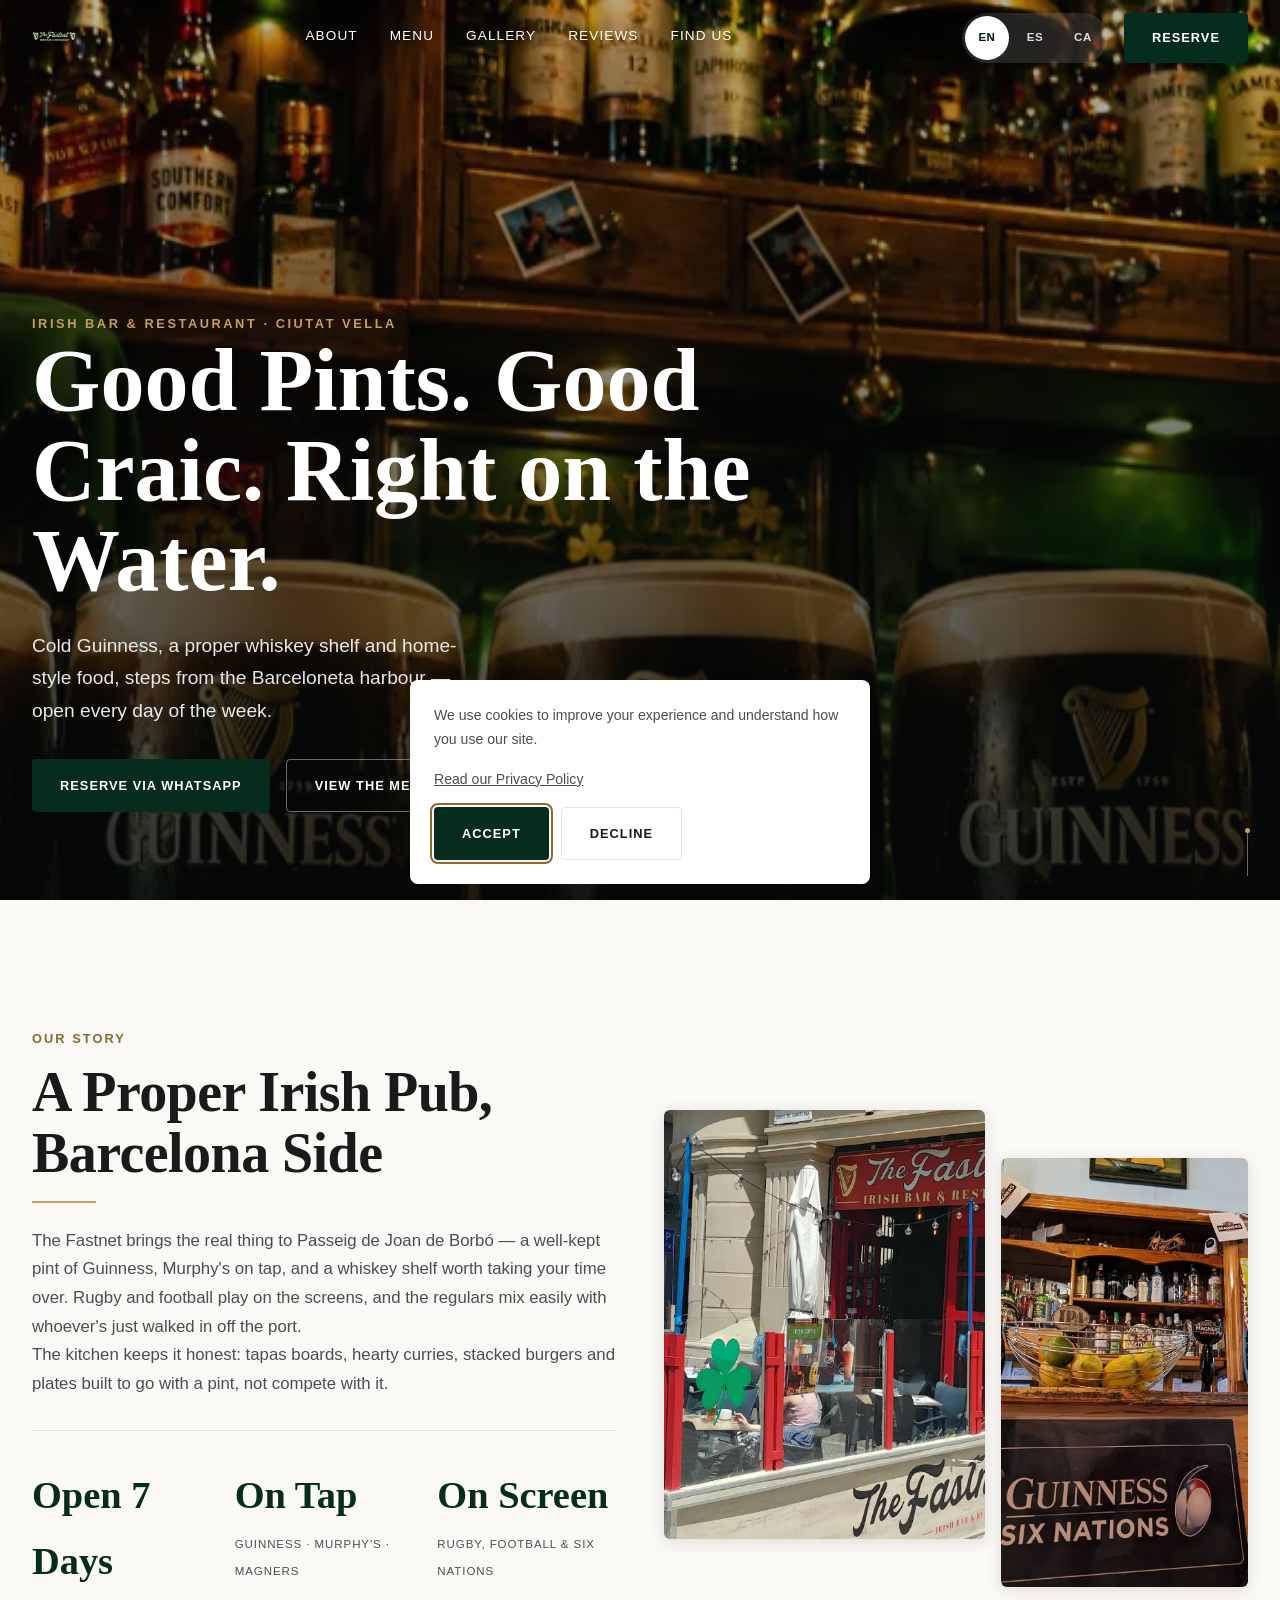
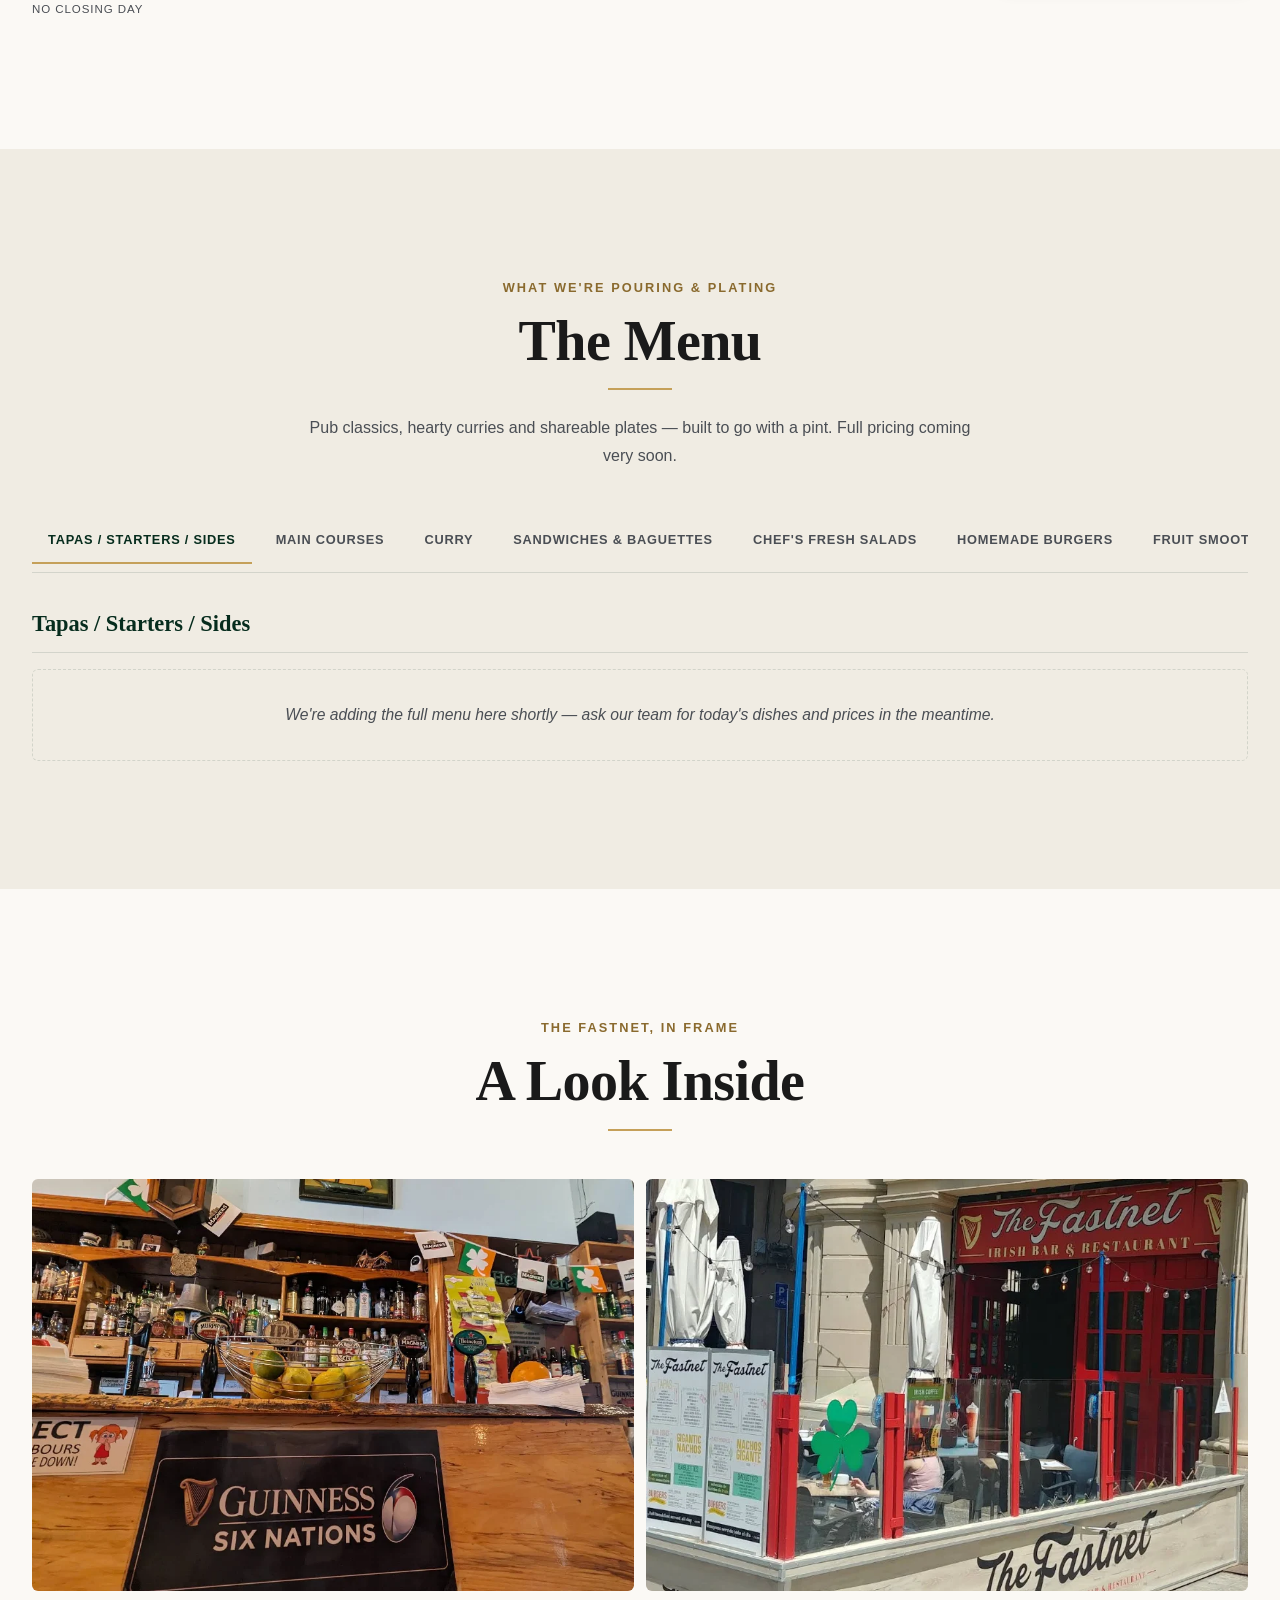
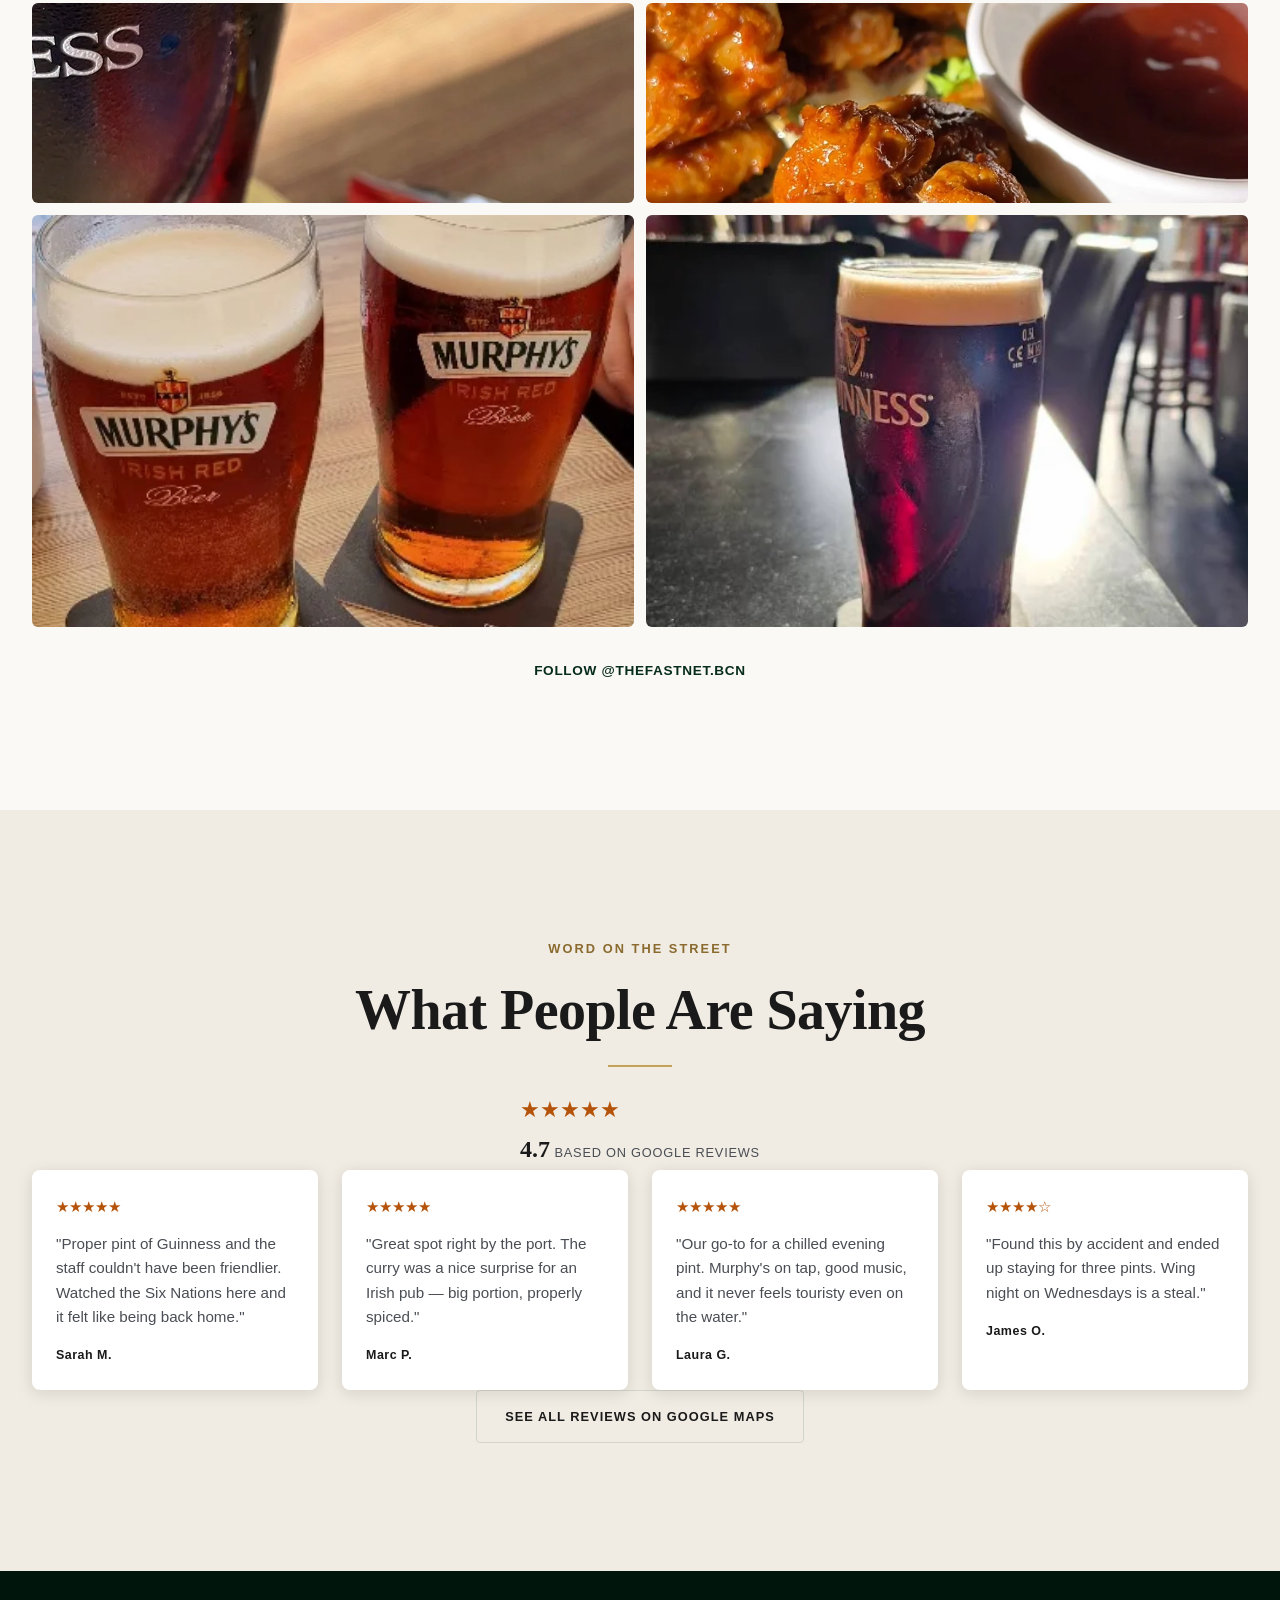
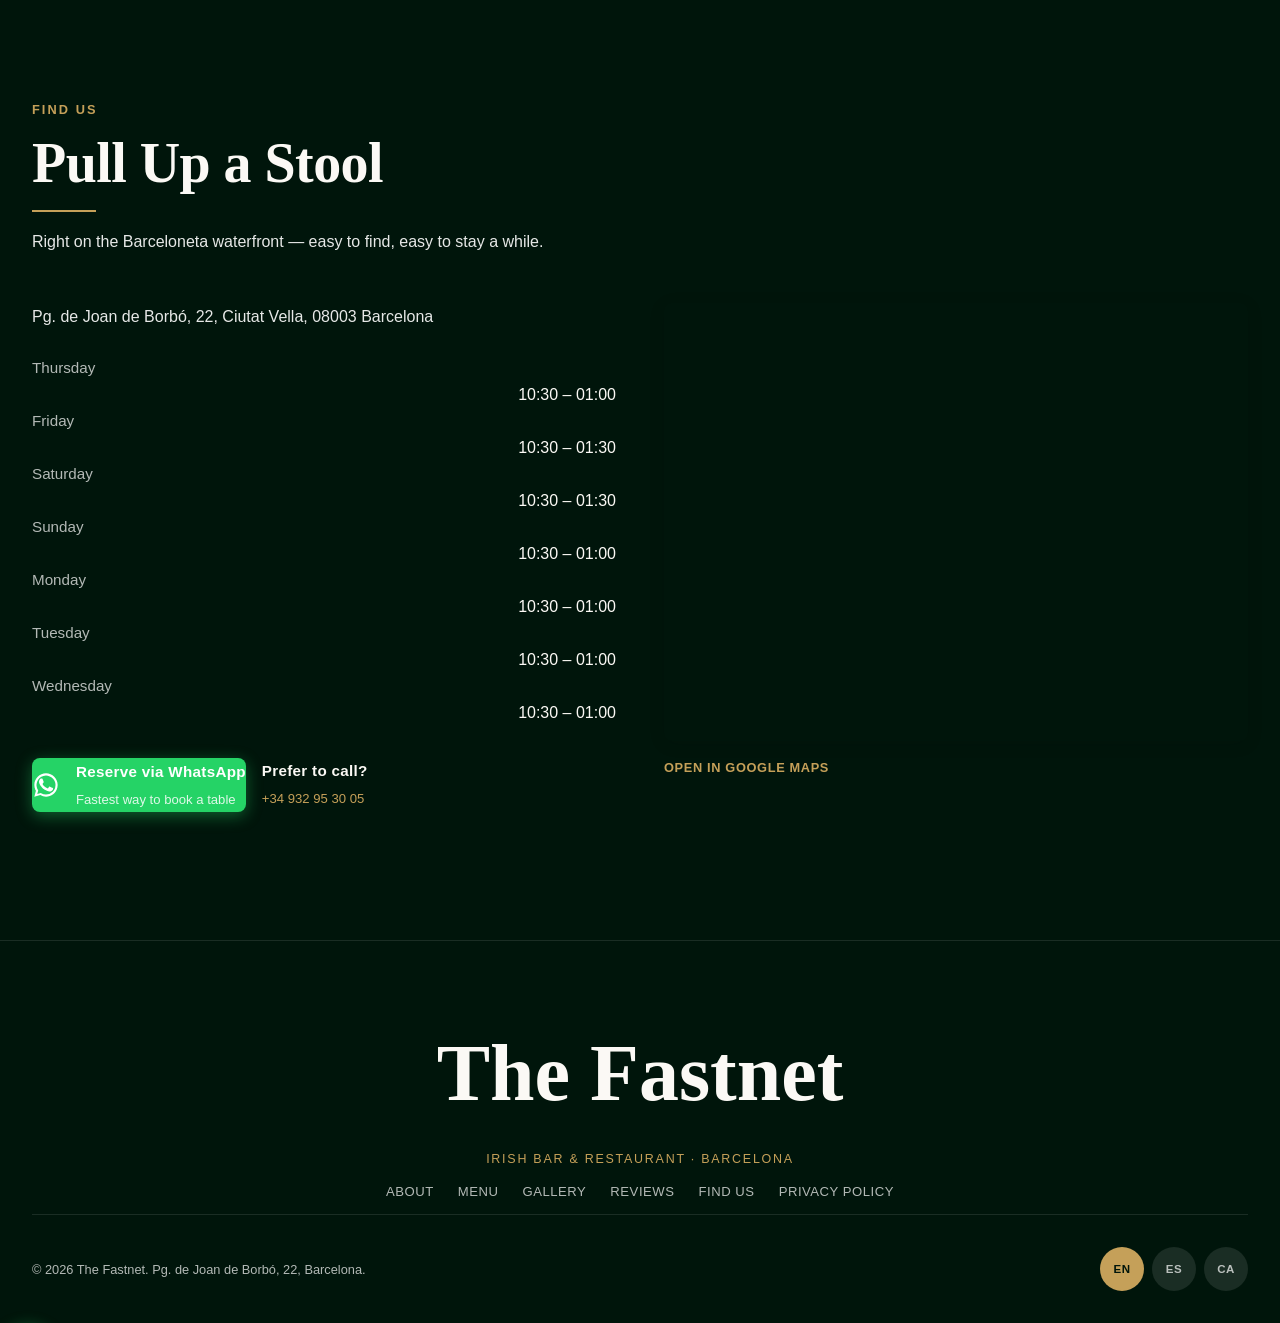
==== index.html @ c29f6ddf "feat: The Fastnet website — initial build Irish bar & restaurant site for Barceloneta, Barcelona. Tr" ====
<!DOCTYPE html>
<html lang="en">
<head>
<meta charset="UTF-8">
<meta name="viewport" content="width=device-width, initial-scale=1.0">
<title>The Fastnet — Irish Bar &amp; Restaurant in Barcelona</title>
<meta name="description" content="The Fastnet is an Irish bar &amp; restaurant on Barcelona's Ciutat Vella waterfront. Guinness on tap, hearty pub food, curry, burgers and live sport — open every day.">
<link rel="canonical" href="https://the-fastnet.vercel.app/">

<!-- Open Graph -->
<meta property="og:type" content="website">
<meta property="og:title" content="The Fastnet — Irish Bar &amp; Restaurant in Barcelona">
<meta property="og:description" content="Guinness on tap, hearty pub food, curry, burgers and live sport on Barcelona's Ciutat Vella waterfront. Open every day.">
<meta property="og:image" content="https://the-fastnet.vercel.app/images/og-image.jpg">
<meta property="og:url" content="https://the-fastnet.vercel.app/">
<meta property="og:locale" content="en_US">
<meta name="twitter:card" content="summary_large_image">
<meta name="twitter:title" content="The Fastnet — Irish Bar &amp; Restaurant in Barcelona">
<meta name="twitter:description" content="Guinness on tap, hearty pub food, curry, burgers and live sport on Barcelona's Ciutat Vella waterfront.">
<meta name="twitter:image" content="https://the-fastnet.vercel.app/images/og-image.jpg">

<link rel="icon" href="favicon.svg" type="image/svg+xml">
<link rel="manifest" href="site.webmanifest">
<meta name="theme-color" content="#062C1D">

<!-- Preload critical fonts -->
<link rel="preload" href="fonts/cormorant-garamond-700.woff2" as="font" type="font/woff2" crossorigin>
<link rel="preload" href="fonts/oswald-600.woff2" as="font" type="font/woff2" crossorigin>
<link rel="preload" href="fonts/karla-400.woff2" as="font" type="font/woff2" crossorigin>

<!-- Preload hero image -->
<link rel="preload" as="image"
      imagesrcset="images/hero-mobile.webp 750w, images/hero.webp 1600w"
      imagesizes="(max-width: 767px) 750px, 1600px"
      type="image/webp" fetchpriority="high">

<link rel="stylesheet" href="css/style.css">
<link rel="stylesheet" href="css/print.css" media="print">

<script type="application/ld+json">
{
  "@context": "https://schema.org",
  "@type": "Restaurant",
  "name": "The Fastnet",
  "image": "https://the-fastnet.vercel.app/images/og-image.jpg",
  "url": "https://the-fastnet.vercel.app/",
  "telephone": "+34932953005",
  "servesCuisine": ["Irish", "Pub Food", "Curry"],
  "priceRange": "€€",
  "address": {
    "@type": "PostalAddress",
    "streetAddress": "Pg. de Joan de Borbó, 22",
    "addressLocality": "Barcelona",
    "addressRegion": "Barcelona",
    "postalCode": "08003",
    "addressCountry": "ES"
  },
  "geo": {
    "@type": "GeoCoordinates",
    "latitude": 41.3796402,
    "longitude": 2.1879888
  },
  "openingHoursSpecification": [
    { "@type": "OpeningHoursSpecification", "dayOfWeek": "Thursday", "opens": "10:30", "closes": "01:00" },
    { "@type": "OpeningHoursSpecification", "dayOfWeek": "Friday", "opens": "10:30", "closes": "01:30" },
    { "@type": "OpeningHoursSpecification", "dayOfWeek": "Saturday", "opens": "10:30", "closes": "01:30" },
    { "@type": "OpeningHoursSpecification", "dayOfWeek": "Sunday", "opens": "10:30", "closes": "01:00" },
    { "@type": "OpeningHoursSpecification", "dayOfWeek": "Monday", "opens": "10:30", "closes": "01:00" },
    { "@type": "OpeningHoursSpecification", "dayOfWeek": "Tuesday", "opens": "10:30", "closes": "01:00" },
    { "@type": "OpeningHoursSpecification", "dayOfWeek": "Wednesday", "opens": "10:30", "closes": "01:00" }
  ],
  "aggregateRating": {
    "@type": "AggregateRating",
    "ratingValue": 4.7,
    "reviewCount": 180
  }
}
</script>
</head>
<body>

<a href="#main" class="skip-nav" data-i18n="skip.content">Skip to content</a>

<div id="loading-screen">
  <img src="images/logo.png" alt="" width="120" height="120">
</div>

<!-- ============================================================
     NAVIGATION
     ============================================================ -->
<nav id="nav" aria-label="Main navigation" data-i18n-aria="nav.aria.main">
  <div class="nav__inner">
    <a href="#hero" class="nav__brand">
      <img src="images/logo.png" alt="The Fastnet" width="140" height="140" style="height:44px;width:auto;">
    </a>

    <div class="nav__links" id="nav-links">
      <a href="#about" class="nav__link" data-i18n="nav.about">About</a>
      <a href="#menu" class="nav__link" data-i18n="nav.menu">Menu</a>
      <a href="#gallery" class="nav__link" data-i18n="nav.gallery">Gallery</a>
      <a href="#reviews" class="nav__link" data-i18n="nav.reviews">Reviews</a>
      <a href="#find-us" class="nav__link" data-i18n="nav.findus">Find Us</a>
    </div>

    <div class="nav__right">
      <div class="nav__lang">
        <button class="lang-btn" data-lang="en" aria-pressed="true" aria-label="English">EN</button>
        <button class="lang-btn" data-lang="es" aria-pressed="false" aria-label="Español">ES</button>
        <button class="lang-btn" data-lang="ca" aria-pressed="false" aria-label="Català">CA</button>
      </div>
      <a href="#find-us" class="btn btn--primary nav__reserve" data-i18n="nav.reserve">Reserve</a>
      <button id="hamburger" class="hamburger" aria-expanded="false" aria-controls="mobile-nav" data-i18n-aria="nav.aria.toggle" aria-label="Menu">
        <span></span><span></span><span></span>
      </button>
    </div>
  </div>
</nav>

<!-- ============================================================
     MOBILE NAV OVERLAY
     ============================================================ -->
<div id="mobile-nav" role="dialog" aria-modal="true" aria-hidden="true" data-open="false" data-i18n-aria="mobile.aria.dialog" aria-label="Mobile menu">
  <div class="mobile-nav__top">
    <button id="mobile-nav-close" class="mobile-nav__close" data-i18n-aria="mobile.aria.close" aria-label="Close menu">&times;</button>
  </div>
  <div class="mobile-nav__links">
    <a href="#about" data-i18n="nav.about">About</a>
    <a href="#menu" data-i18n="nav.menu">Menu</a>
    <a href="#gallery" data-i18n="nav.gallery">Gallery</a>
    <a href="#reviews" data-i18n="nav.reviews">Reviews</a>
    <a href="#find-us" data-i18n="nav.findus">Find Us</a>
  </div>
  <div class="mobile-nav__bottom">
    <a href="#find-us" class="btn btn--primary" data-i18n="nav.reserve">Reserve</a>
    <div class="mobile-nav__lang">
      <button class="lang-btn" data-lang="en" aria-pressed="true" aria-label="English">EN</button>
      <button class="lang-btn" data-lang="es" aria-pressed="false" aria-label="Español">ES</button>
      <button class="lang-btn" data-lang="ca" aria-pressed="false" aria-label="Català">CA</button>
    </div>
  </div>
</div>

<h1 class="sr-only">The Fastnet — Irish Bar &amp; Restaurant in Ciutat Vella, Barcelona</h1>

<main id="main">

  <!-- ============================================================
       HERO
       ============================================================ -->
  <section id="hero">
    <div class="hero__bg">
      <picture>
        <source srcset="images/hero-mobile.webp" media="(max-width: 767px)" type="image/webp">
        <source srcset="images/hero.webp" type="image/webp">
        <img id="hero-img" src="images/hero.jpg" alt="Row of freshly poured Guinness pints at The Fastnet bar, with whiskey bottles and a Sláinte sign behind"
             width="1600" height="1000" fetchpriority="high" loading="eager" decoding="auto">
      </picture>
      <div class="hero__overlay"></div>
    </div>
    <div class="hero__content">
      <span class="hero__eyebrow" data-i18n="hero.eyebrow">Irish Bar &amp; Restaurant · Ciutat Vella</span>
      <h2 class="hero__title" data-i18n="hero.title">Good Pints. Good Craic. Right on the Water.</h2>
      <p class="hero__sub" data-i18n="hero.sub">Cold Guinness, a proper whiskey shelf and home-style food, steps from the Barceloneta harbour — open every day of the week.</p>
      <div class="hero__actions">
        <a href="https://wa.me/34600000000" data-wa-link class="btn btn--primary" target="_blank" rel="noopener noreferrer" data-i18n="hero.cta1">Reserve via WhatsApp</a>
        <a href="#menu" class="btn btn--outline-light" data-i18n="hero.cta2">View the Menu</a>
      </div>
    </div>
    <div class="hero__scroll" aria-hidden="true"></div>
  </section>

  <!-- ============================================================
       ABOUT
       ============================================================ -->
  <section id="about" class="section">
    <div class="container">
      <div class="about__grid">
        <div class="about__text">
          <span class="eyebrow reveal" data-i18n="about.eyebrow">Our Story</span>
          <h2 class="section-title reveal--heading" data-i18n="about.title">A Proper Irish Pub, Barcelona Side</h2>
          <span class="heading-underline" aria-hidden="true"></span>
          <div style="margin-top: var(--sp-6);">
            <p class="reveal" data-i18n="about.p1">The Fastnet brings the real thing to Passeig de Joan de Borbó — a well-kept pint of Guinness, Murphy's on tap, and a whiskey shelf worth taking your time over. Rugby and football play on the screens, and the regulars mix easily with whoever's just walked in off the port.</p>
            <p class="reveal" style="transition-delay:80ms;" data-i18n="about.p2">The kitchen keeps it honest: tapas boards, hearty curries, stacked burgers and plates built to go with a pint, not compete with it.</p>
          </div>
          <div class="about__stats">
            <div class="reveal" style="transition-delay:0ms;">
              <span class="about__stat-num" data-i18n="about.badge1.h">Open 7 Days</span>
              <span class="about__stat-label" data-i18n="about.badge1.l">No closing day</span>
            </div>
            <div class="reveal" style="transition-delay:80ms;">
              <span class="about__stat-num" data-i18n="about.badge2.h">On Tap</span>
              <span class="about__stat-label" data-i18n="about.badge2.l">Guinness · Murphy's · Magners</span>
            </div>
            <div class="reveal" style="transition-delay:160ms;">
              <span class="about__stat-num" data-i18n="about.badge3.h">On Screen</span>
              <span class="about__stat-label" data-i18n="about.badge3.l">Rugby, football &amp; Six Nations</span>
            </div>
          </div>
        </div>
        <div class="about__media">
          <img class="about__media-a reveal--scale" src="images/exterior.webp" alt="The Fastnet's red-fronted storefront and terrace on Passeig de Joan de Borbó, Barcelona" width="824" height="620" loading="lazy" decoding="async">
          <img class="about__media-b reveal--scale" style="transition-delay:120ms;" src="images/interior.webp" alt="The Fastnet's wooden bar counter with beer taps and a well-stocked whiskey shelf" width="1011" height="630" loading="lazy" decoding="async">
        </div>
      </div>
    </div>
  </section>

  <!-- ============================================================
       MENU
       ============================================================ -->
  <section id="menu" class="section">
    <div class="container">
      <div class="section-header section-header--center">
        <span class="eyebrow reveal" data-i18n="menu.eyebrow">What We're Pouring &amp; Plating</span>
        <h2 class="section-title reveal--heading" data-i18n="menu.title">The Menu</h2>
        <span class="heading-underline" aria-hidden="true" style="margin-left:auto;margin-right:auto;"></span>
        <p class="reveal" style="margin-top:var(--sp-6);" data-i18n="menu.sub">Pub classics, hearty curries and shareable plates — built to go with a pint. Full pricing coming very soon.</p>
      </div>

      <div class="menu__tabs" role="tablist" aria-label="Menu categories" data-i18n-aria="menu.aria.tabs">
        <button role="tab" id="tab-tapas" aria-controls="panel-tapas" aria-selected="true" tabindex="0" class="menu__tab menu__tab--active" data-i18n="menu.tab.tapas">Tapas / Starters / Sides</button>
        <button role="tab" id="tab-mains" aria-controls="panel-mains" aria-selected="false" tabindex="-1" class="menu__tab" data-i18n="menu.tab.mains">Main Courses</button>
        <button role="tab" id="tab-curry" aria-controls="panel-curry" aria-selected="false" tabindex="-1" class="menu__tab" data-i18n="menu.tab.curry">Curry</button>
        <button role="tab" id="tab-sandwiches" aria-controls="panel-sandwiches" aria-selected="false" tabindex="-1" class="menu__tab" data-i18n="menu.tab.sandwiches">Sandwiches &amp; Baguettes</button>
        <button role="tab" id="tab-salads" aria-controls="panel-salads" aria-selected="false" tabindex="-1" class="menu__tab" data-i18n="menu.tab.salads">Chef's Fresh Salads</button>
        <button role="tab" id="tab-burgers" aria-controls="panel-burgers" aria-selected="false" tabindex="-1" class="menu__tab" data-i18n="menu.tab.burgers">Homemade Burgers</button>
        <button role="tab" id="tab-smoothies" aria-controls="panel-smoothies" aria-selected="false" tabindex="-1" class="menu__tab" data-i18n="menu.tab.smoothies">Fruit Smoothies</button>
        <button role="tab" id="tab-desserts" aria-controls="panel-desserts" aria-selected="false" tabindex="-1" class="menu__tab" data-i18n="menu.tab.desserts">Desserts</button>
      </div>

      <div class="menu__panels">
        <!-- PENDING: awaiting client's handwritten menu photo for full transcription (ES/CA/EN) with prices -->
        <div id="panel-tapas" role="tabpanel" aria-labelledby="tab-tapas" class="menu__panel menu__panel--active">
          <h3 class="menu__subcat" data-i18n="menu.tab.tapas">Tapas / Starters / Sides</h3>
          <p class="menu__pending" data-i18n="menu.pending">We're adding the full menu here shortly — ask our team for today's dishes and prices in the meantime.</p>
        </div>
        <div id="panel-mains" role="tabpanel" aria-labelledby="tab-mains" class="menu__panel">
          <h3 class="menu__subcat" data-i18n="menu.tab.mains">Main Courses</h3>
          <p class="menu__pending" data-i18n="menu.pending">We're adding the full menu here shortly — ask our team for today's dishes and prices in the meantime.</p>
        </div>
        <div id="panel-curry" role="tabpanel" aria-labelledby="tab-curry" class="menu__panel">
          <h3 class="menu__subcat" data-i18n="menu.tab.curry">Curry</h3>
          <p class="menu__pending" data-i18n="menu.pending">We're adding the full menu here shortly — ask our team for today's dishes and prices in the meantime.</p>
        </div>
        <div id="panel-sandwiches" role="tabpanel" aria-labelledby="tab-sandwiches" class="menu__panel">
          <h3 class="menu__subcat" data-i18n="menu.tab.sandwiches">Sandwiches &amp; Baguettes</h3>
          <p class="menu__pending" data-i18n="menu.pending">We're adding the full menu here shortly — ask our team for today's dishes and prices in the meantime.</p>
        </div>
        <div id="panel-salads" role="tabpanel" aria-labelledby="tab-salads" class="menu__panel">
          <h3 class="menu__subcat" data-i18n="menu.tab.salads">Chef's Fresh Salads</h3>
          <p class="menu__pending" data-i18n="menu.pending">We're adding the full menu here shortly — ask our team for today's dishes and prices in the meantime.</p>
        </div>
        <div id="panel-burgers" role="tabpanel" aria-labelledby="tab-burgers" class="menu__panel">
          <h3 class="menu__subcat" data-i18n="menu.tab.burgers">Homemade Burgers</h3>
          <p class="menu__pending" data-i18n="menu.pending">We're adding the full menu here shortly — ask our team for today's dishes and prices in the meantime.</p>
        </div>
        <div id="panel-smoothies" role="tabpanel" aria-labelledby="tab-smoothies" class="menu__panel">
          <h3 class="menu__subcat" data-i18n="menu.tab.smoothies">Fruit Smoothies</h3>
          <p class="menu__pending" data-i18n="menu.pending">We're adding the full menu here shortly — ask our team for today's dishes and prices in the meantime.</p>
        </div>
        <div id="panel-desserts" role="tabpanel" aria-labelledby="tab-desserts" class="menu__panel">
          <h3 class="menu__subcat" data-i18n="menu.tab.desserts">Desserts</h3>
          <p class="menu__pending" data-i18n="menu.pending">We're adding the full menu here shortly — ask our team for today's dishes and prices in the meantime.</p>
        </div>
      </div>
    </div>
  </section>

  <!-- ============================================================
       GALLERY
       ============================================================ -->
  <section id="gallery" class="section">
    <div class="container">
      <div class="section-header section-header--center">
        <span class="eyebrow reveal" data-i18n="gallery.eyebrow">The Fastnet, in Frame</span>
        <h2 class="section-title reveal--heading" data-i18n="gallery.title">A Look Inside</h2>
        <span class="heading-underline" aria-hidden="true" style="margin-left:auto;margin-right:auto;"></span>
      </div>

      <div class="gallery__grid stagger-group">
        <a class="gallery__item gallery__item--a reveal" href="images/interior.webp" target="_blank" rel="noopener noreferrer">
          <img src="images/interior.webp" alt="The Fastnet's bar counter with beer taps and whiskey shelf" width="1011" height="630" loading="lazy" decoding="async">
        </a>
        <a class="gallery__item gallery__item--b reveal" href="images/exterior.webp" target="_blank" rel="noopener noreferrer">
          <img src="images/exterior.webp" alt="The Fastnet storefront and terrace seating on Passeig de Joan de Borbó" width="824" height="620" loading="lazy" decoding="async">
        </a>
        <a class="gallery__item gallery__item--c reveal" href="images/food1.webp" target="_blank" rel="noopener noreferrer">
          <img src="images/food1.webp" alt="Loaded nachos with melted cheese, peppers and minced beef" width="1080" height="1920" loading="lazy" decoding="async">
        </a>
        <a class="gallery__item gallery__item--d reveal" href="images/food3.webp" target="_blank" rel="noopener noreferrer">
          <img src="images/food3.webp" alt="Chocolate cake with ice cream and whipped cream" width="1080" height="1920" loading="lazy" decoding="async">
        </a>
        <a class="gallery__item gallery__item--e reveal" href="images/drink2.webp" target="_blank" rel="noopener noreferrer">
          <img src="images/drink2.webp" alt="Two pints of Murphy's Irish Red on the terrace" width="378" height="479" loading="lazy" decoding="async">
        </a>
        <a class="gallery__item gallery__item--f reveal" href="images/drink3.webp" target="_blank" rel="noopener noreferrer">
          <img src="images/drink3.webp" alt="A pint of Guinness on the bar at golden hour" width="516" height="629" loading="lazy" decoding="async">
        </a>
      </div>

      <a class="gallery__insta reveal" href="https://instagram.com/thefastnet.bcn" target="_blank" rel="noopener noreferrer" data-i18n-aria="gallery.aria.insta" aria-label="Follow The Fastnet on Instagram">
        <span data-i18n="gallery.insta">Follow @thefastnet.bcn</span>
      </a>
    </div>
  </section>

  <!-- ============================================================
       REVIEWS
       ============================================================ -->
  <section id="reviews" class="section">
    <div class="container">
      <div class="reviews__summary">
        <span class="eyebrow reveal" data-i18n="reviews.eyebrow">Word on the Street</span>
        <h2 class="section-title reveal--heading" data-i18n="reviews.title">What People Are Saying</h2>
        <span class="heading-underline" aria-hidden="true" style="margin-left:auto;margin-right:auto;"></span>
        <div class="reveal" style="margin-top:var(--sp-4);">
          <div class="reviews__stars" role="img" data-i18n-aria="reviews.aria.stars" aria-label="Rated 4.7 out of 5 stars">★★★★★</div>
          <span class="reviews__rating-num">4.7</span>
          <span class="reviews__count" data-i18n="reviews.count">Based on Google Reviews</span>
        </div>
      </div>

      <!-- PLACEHOLDER REVIEWS — replace with 4 real Google reviews from the client before launch -->
      <div class="reviews__grid stagger-group">
        <div class="review-card reveal">
          <div class="review-card__stars" role="img" aria-label="5 out of 5 stars">★★★★★</div>
          <p class="review-card__text">"Proper pint of Guinness and the staff couldn't have been friendlier. Watched the Six Nations here and it felt like being back home."</p>
          <p class="review-card__author">Sarah M.</p>
        </div>
        <div class="review-card reveal">
          <div class="review-card__stars" role="img" aria-label="5 out of 5 stars">★★★★★</div>
          <p class="review-card__text">"Great spot right by the port. The curry was a nice surprise for an Irish pub — big portion, properly spiced."</p>
          <p class="review-card__author">Marc P.</p>
        </div>
        <div class="review-card reveal">
          <div class="review-card__stars" role="img" aria-label="5 out of 5 stars">★★★★★</div>
          <p class="review-card__text">"Our go-to for a chilled evening pint. Murphy's on tap, good music, and it never feels touristy even on the water."</p>
          <p class="review-card__author">Laura G.</p>
        </div>
        <div class="review-card reveal">
          <div class="review-card__stars" role="img" aria-label="4 out of 5 stars">★★★★☆</div>
          <p class="review-card__text">"Found this by accident and ended up staying for three pints. Wing night on Wednesdays is a steal."</p>
          <p class="review-card__author">James O.</p>
        </div>
      </div>

      <div class="reviews__link reveal">
        <a class="btn btn--outline" href="https://www.google.com/maps/place/The+Fastnet+Pub/@41.3796402,2.1879888,17z" target="_blank" rel="noopener noreferrer" data-i18n="reviews.link">See all reviews on Google Maps</a>
      </div>
    </div>
  </section>

  <!-- ============================================================
       FIND US
       ============================================================ -->
  <section id="find-us" class="section">
    <div class="container">
      <div class="section-header">
        <span class="eyebrow reveal" data-i18n="findus.eyebrow">Find Us</span>
        <h2 class="section-title reveal--heading" data-i18n="findus.title">Pull Up a Stool</h2>
        <span class="heading-underline" aria-hidden="true"></span>
        <p class="reveal" style="margin-top:var(--sp-4);color:var(--white-90);" data-i18n="findus.sub">Right on the Barceloneta waterfront — easy to find, easy to stay a while.</p>
      </div>

      <div class="findus__grid">
        <div class="reveal">
          <p class="findus__addr">Pg. de Joan de Borbó, 22, Ciutat Vella, 08003 Barcelona</p>

          <h3 class="sr-only" data-i18n="findus.hours.title">Opening Hours</h3>
          <dl class="findus__hours">
            <dt data-i18n="findus.day.thu">Thursday</dt><dd>10:30 – 01:00</dd>
            <dt data-i18n="findus.day.fri">Friday</dt><dd>10:30 – 01:30</dd>
            <dt data-i18n="findus.day.sat">Saturday</dt><dd>10:30 – 01:30</dd>
            <dt data-i18n="findus.day.sun">Sunday</dt><dd>10:30 – 01:00</dd>
            <dt data-i18n="findus.day.mon">Monday</dt><dd>10:30 – 01:00</dd>
            <dt data-i18n="findus.day.tue">Tuesday</dt><dd>10:30 – 01:00</dd>
            <dt data-i18n="findus.day.wed">Wednesday</dt><dd>10:30 – 01:00</dd>
          </dl>

          <div class="findus__actions">
            <a href="https://wa.me/34600000000" data-wa-link id="whatsapp-find-us" data-phone="+34600000000" class="wa-card" target="_blank" rel="noopener noreferrer">
              <svg class="wa-card__icon" viewBox="0 0 24 24" fill="currentColor" aria-hidden="true"><path d="M17.472 14.382c-.297-.149-1.758-.867-2.03-.967-.273-.099-.471-.148-.67.15-.197.297-.767.966-.94 1.164-.173.199-.347.223-.644.075-.297-.15-1.255-.463-2.39-1.475-.883-.788-1.48-1.761-1.653-2.059-.173-.297-.018-.458.13-.606.134-.133.298-.347.446-.52.149-.174.198-.298.298-.497.099-.198.05-.371-.025-.52-.075-.149-.669-1.612-.916-2.207-.242-.579-.487-.5-.669-.51-.173-.008-.371-.01-.57-.01-.198 0-.52.074-.792.372-.272.297-1.04 1.016-1.04 2.479 0 1.462 1.065 2.875 1.213 3.074.149.198 2.096 3.2 5.077 4.487.709.306 1.262.489 1.694.626.712.226 1.36.194 1.871.118.571-.085 1.758-.719 2.006-1.413.248-.694.248-1.289.173-1.413-.074-.124-.272-.198-.57-.347z"></path><path d="M12.004 2c-5.523 0-10 4.477-10 10 0 1.77.464 3.492 1.345 5.008L2 22l5.117-1.334A9.958 9.958 0 0 0 12.004 22c5.523 0 10-4.477 10-10s-4.477-10-10-10zm0 18.15a8.13 8.13 0 0 1-4.146-1.135l-.297-.176-3.037.792.81-2.96-.193-.304A8.14 8.14 0 1 1 20.15 12a8.16 8.16 0 0 1-8.146 8.15z"></path></svg>
              <span>
                <span class="wa-card__title" data-i18n="findus.wa.title">Reserve via WhatsApp</span><br>
                <span class="wa-card__sub" data-i18n="findus.wa.sub">Fastest way to book a table</span>
              </span>
            </a>
            <div>
              <p class="wa-card__title" style="color:var(--cream);" data-i18n="findus.call.title">Prefer to call?</p>
              <a class="wa-card__sub" style="color:var(--brass);" href="tel:+34932953005">+34 932 95 30 05</a>
            </div>
          </div>
        </div>

        <div class="reveal--scale">
          <div class="findus__map">
            <iframe
              src="https://www.google.com/maps/embed?pb=!1m18!1m12!1m3!1d2993.744283197525!2d2.1879888!3d41.3796402!2m3!1f0!2f0!3f0!3m2!1i1024!2i768!4f13.1!3m3!1m2!1s0x12a4a3aa79d688df%3A0x1e57e9a5b8f91a36!2sThe%20Fastnet%20Pub!5e0!3m2!1sen!2ses!4v1787260242209!5m2!1sen!2ses"
              loading="lazy"
              referrerpolicy="no-referrer-when-downgrade"
              sandbox="allow-scripts allow-same-origin allow-popups"
              data-i18n-aria="findus.aria.map"
              aria-label="Map showing The Fastnet location"
              title="The Fastnet location on Google Maps"></iframe>
            <a class="findus__map-tap" href="https://www.google.com/maps/place/The+Fastnet+Pub/@41.3796402,2.1879888,17z" target="_blank" rel="noopener noreferrer" aria-hidden="true" tabindex="-1"></a>
          </div>
          <a class="findus__map-link" href="https://www.google.com/maps/place/The+Fastnet+Pub/@41.3796402,2.1879888,17z" target="_blank" rel="noopener noreferrer" data-i18n="findus.maplink">Open in Google Maps</a>
        </div>
      </div>
    </div>
  </section>

</main>

<!-- ============================================================
     FOOTER
     ============================================================ -->
<footer class="footer">
  <div class="container">
    <p class="footer__brand">The Fastnet</p>
    <p class="footer__tagline" data-i18n="footer.tagline">Irish Bar &amp; Restaurant · Barcelona</p>

    <nav class="footer__nav" aria-label="Footer">
      <a href="#about" data-i18n="nav.about">About</a>
      <a href="#menu" data-i18n="nav.menu">Menu</a>
      <a href="#gallery" data-i18n="nav.gallery">Gallery</a>
      <a href="#reviews" data-i18n="nav.reviews">Reviews</a>
      <a href="#find-us" data-i18n="nav.findus">Find Us</a>
      <a href="privacy.html" data-i18n="footer.privacy">Privacy Policy</a>
    </nav>

    <div class="footer__bottom">
      <p data-i18n="footer.copyright">© {year} The Fastnet. Pg. de Joan de Borbó, 22, Barcelona.</p>
      <div class="footer__lang">
        <button class="lang-btn" data-lang="en" aria-pressed="true" aria-label="English">EN</button>
        <button class="lang-btn" data-lang="es" aria-pressed="false" aria-label="Español">ES</button>
        <button class="lang-btn" data-lang="ca" aria-pressed="false" aria-label="Català">CA</button>
      </div>
    </div>
  </div>
</footer>

<!-- ============================================================
     COOKIE BANNER
     ============================================================ -->
<div id="cookie-banner" data-visible="false" role="dialog" aria-label="Cookie consent">
  <p data-i18n="cookie.text">We use cookies to improve your experience and understand how you use our site.</p>
  <p><a href="privacy.html" data-i18n="cookie.privacy" style="text-decoration:underline;">Read our Privacy Policy</a></p>
  <div class="cookie__actions">
    <button id="cookie-accept" class="btn btn--primary" data-i18n="cookie.accept">Accept</button>
    <button id="cookie-decline" class="btn btn--outline" data-i18n="cookie.decline">Decline</button>
  </div>
</div>

<!-- ============================================================
     FLOATING BUTTONS
     ============================================================ -->
<a id="whatsapp-btn" href="https://wa.me/34600000000" data-wa-link data-phone="+34600000000" target="_blank" rel="noopener noreferrer" data-i18n-aria="whatsapp.aria" aria-label="Reserve via WhatsApp">
  <svg viewBox="0 0 24 24" fill="currentColor" aria-hidden="true"><path d="M17.472 14.382c-.297-.149-1.758-.867-2.03-.967-.273-.099-.471-.148-.67.15-.197.297-.767.966-.94 1.164-.173.199-.347.223-.644.075-.297-.15-1.255-.463-2.39-1.475-.883-.788-1.48-1.761-1.653-2.059-.173-.297-.018-.458.13-.606.134-.133.298-.347.446-.52.149-.174.198-.298.298-.497.099-.198.05-.371-.025-.52-.075-.149-.669-1.612-.916-2.207-.242-.579-.487-.5-.669-.51-.173-.008-.371-.01-.57-.01-.198 0-.52.074-.792.372-.272.297-1.04 1.016-1.04 2.479 0 1.462 1.065 2.875 1.213 3.074.149.198 2.096 3.2 5.077 4.487.709.306 1.262.489 1.694.626.712.226 1.36.194 1.871.118.571-.085 1.758-.719 2.006-1.413.248-.694.248-1.289.173-1.413-.074-.124-.272-.198-.57-.347z"></path><path d="M12.004 2c-5.523 0-10 4.477-10 10 0 1.77.464 3.492 1.345 5.008L2 22l5.117-1.334A9.958 9.958 0 0 0 12.004 22c5.523 0 10-4.477 10-10s-4.477-10-10-10zm0 18.15a8.13 8.13 0 0 1-4.146-1.135l-.297-.176-3.037.792.81-2.96-.193-.304A8.14 8.14 0 1 1 20.15 12a8.16 8.16 0 0 1-8.146 8.15z"></path></svg>
</a>

<button id="back-to-top" data-i18n-aria="backtotop.aria" aria-label="Back to top">
  <svg width="18" height="18" viewBox="0 0 24 24" fill="none" stroke="currentColor" stroke-width="2" stroke-linecap="round" stroke-linejoin="round" aria-hidden="true"><path d="M12 19V5M5 12l7-7 7 7"></path></svg>
</button>

<script src="js/lenis.min.js" defer></script>
<script src="js/i18n.js" defer></script>
<script src="js/main.js" defer></script>
</body>
</html>
---- css/style.css ----
/* ============================================================
   THE FASTNET — Irish Bar & Restaurant, Barcelona
   ============================================================ */

/* ============================================================
   DESIGN TOKENS
   ============================================================ */
:root {
  /* Palette primitives */
  --cream:        #FBF9F5;
  --cream-dim:     #F0ECE3;
  --charcoal:      #1A1A1A;
  --slate:         #4A4E54;
  --forest:        #062C1D;
  --forest-dk:     #00150B;
  --brass:         #C5A059;
  --brass-dk:      #8A6A2E;
  --star:          #B45309;
  --white:         #fff;

  /* Semantic aliases */
  --color-bg:        var(--cream);
  --color-bg-dim:     var(--cream-dim);
  --color-text:       var(--charcoal);
  --color-text-body:  var(--slate);
  --color-accent:     var(--forest);
  --color-accent-dk:  var(--forest-dk);
  --color-label:      var(--brass-dk);

  /* White / black opacity scale */
  --white-10: rgba(255,255,255,0.10);
  --white-12: rgba(255,255,255,0.12);
  --white-25: rgba(255,255,255,0.25);
  --white-40: rgba(255,255,255,0.40);
  --white-55: rgba(255,255,255,0.55);
  --white-70: rgba(255,255,255,0.70);
  --white-85: rgba(255,255,255,0.85);
  --white-90: rgba(255,255,255,0.90);
  --forest-08: rgba(6,44,29,0.08);
  --forest-12: rgba(6,44,29,0.12);

  /* Shadows — warm tint, never flat black */
  --shadow-sm:   0 1px 4px rgba(20,15,8,0.10);
  --shadow-md:   0 4px 18px rgba(20,15,8,0.14);
  --shadow-card: 0 3px 16px rgba(20,15,8,0.12);
  --shadow-nav:  0 1px 20px rgba(20,15,8,0.10);
  --shadow-brass: 0 4px 18px rgba(197,160,89,0.35);
  --shadow-wa:   0 4px 16px rgba(37,211,102,0.40);

  /* Hero overlays — warm-tinted */
  --overlay-heavy: rgba(6,10,8,0.82);
  --overlay-mid:   rgba(8,12,9,0.52);
  --overlay-soft:  rgba(8,12,9,0.28);

  /* WhatsApp */
  --wa-green: #25d366;

  /* Touch targets */
  --touch-min: 44px;

  /* Fonts */
  --font-heading: 'Cormorant Garamond', Georgia, 'Times New Roman', serif;
  --font-label:   'Oswald', 'Arial Narrow', sans-serif;
  --font-body:    'Karla', -apple-system, 'Segoe UI', sans-serif;

  /* Spacing (8px base) */
  --sp-1: 0.25rem;
  --sp-2: 0.5rem;
  --sp-3: 0.75rem;
  --sp-4: 1rem;
  --sp-6: 1.5rem;
  --sp-8: 2rem;
  --sp-12: 3rem;
  --sp-16: 4rem;
  --sp-24: 6rem;

  /* Layout */
  --container-max: 1280px;
  --container-pad: 1.25rem;
  --nav-height: 76px;

  /* Motion */
  --ease-out: cubic-bezier(0.16, 1, 0.3, 1);
  --ease-in-out: cubic-bezier(0.87, 0, 0.13, 1);
  --dur-fast: 200ms;
  --dur-base: 400ms;
  --dur-slow: 650ms;
  --dur-crawl: 900ms;
  --stagger: 80ms;
}

@media (min-width: 768px) {
  :root {
    --container-pad: 2rem;
  }
}

@media (prefers-reduced-motion: reduce) {
  *, *::before, *::after {
    animation-duration: 0.01ms !important;
    animation-iteration-count: 1 !important;
    transition-duration: 0.01ms !important;
  }
}

/* ============================================================
   FONT FACES
   ============================================================ */
@font-face {
  font-family: 'Cormorant Garamond';
  src: url('../fonts/cormorant-garamond-600.woff2') format('woff2');
  font-weight: 600;
  font-style: normal;
  font-display: swap;
}
@font-face {
  font-family: 'Cormorant Garamond';
  src: url('../fonts/cormorant-garamond-700.woff2') format('woff2');
  font-weight: 700;
  font-style: normal;
  font-display: swap;
}
@font-face {
  font-family: 'Oswald';
  src: url('../fonts/oswald-500.woff2') format('woff2');
  font-weight: 500;
  font-style: normal;
  font-display: swap;
}
@font-face {
  font-family: 'Oswald';
  src: url('../fonts/oswald-600.woff2') format('woff2');
  font-weight: 600;
  font-style: normal;
  font-display: swap;
}
@font-face {
  font-family: 'Karla';
  src: url('../fonts/karla-400.woff2') format('woff2');
  font-weight: 400;
  font-style: normal;
  font-display: swap;
}
@font-face {
  font-family: 'Karla';
  src: url('../fonts/karla-400italic.woff2') format('woff2');
  font-weight: 400;
  font-style: italic;
  font-display: swap;
}
@font-face {
  font-family: 'Karla';
  src: url('../fonts/karla-700.woff2') format('woff2');
  font-weight: 700;
  font-style: normal;
  font-display: swap;
}

/* ============================================================
   RESET
   ============================================================ */
*, *::before, *::after { box-sizing: border-box; }
html { scroll-behavior: auto; }
body {
  margin: 0;
  background: var(--color-bg);
  color: var(--color-text-body);
  font-family: var(--font-body);
  font-size: 1rem;
  line-height: 1.7;
  -webkit-font-smoothing: antialiased;
  overflow-x: hidden;
}
img { max-width: 100%; display: block; }
a { color: inherit; text-decoration: none; }
button { font: inherit; cursor: pointer; background: none; border: none; color: inherit; }
ul { list-style: none; margin: 0; padding: 0; }
h1, h2, h3, h4, h5 { margin: 0; font-family: var(--font-heading); font-weight: 700; color: var(--color-text); }
p { margin: 0; }
::selection { background: var(--brass); color: var(--forest-dk); }

.sr-only {
  position: absolute;
  width: 1px; height: 1px;
  padding: 0; margin: -1px;
  overflow: hidden;
  clip: rect(0,0,0,0);
  white-space: nowrap;
  border: 0;
}

.container {
  max-width: var(--container-max);
  margin: 0 auto;
  padding: 0 var(--container-pad);
}

.section {
  padding: clamp(4rem, 10vw, 8rem) 0;
}

.section-header {
  max-width: 42rem;
  margin-bottom: var(--sp-12);
}
.section-header--center { margin-left: auto; margin-right: auto; text-align: center; }

.eyebrow {
  display: block;
  font-family: var(--font-label);
  font-weight: 600;
  font-size: 0.8rem;
  letter-spacing: 0.16em;
  text-transform: uppercase;
  color: var(--color-label);
  margin-bottom: var(--sp-3);
}

.section-title {
  font-size: clamp(2.25rem, 5vw, 3.5rem);
  line-height: 1.1;
  letter-spacing: -0.01em;
}

/* Focus ring — WCAG AA safe */
a:focus-visible, button:focus-visible, input:focus-visible {
  outline: 2px solid var(--brass-dk);
  outline-offset: 2px;
}

/* ============================================================
   MOTION — SCROLL REVEAL
   ============================================================ */
.reveal {
  opacity: 0;
  transform: translateY(28px);
  transition: opacity var(--dur-base) var(--ease-out), transform var(--dur-base) var(--ease-out);
}
.reveal--fade { opacity: 0; transform: none; transition: opacity var(--dur-base) var(--ease-out); }
.reveal--heading { opacity: 0; transform: translateY(48px); transition: opacity var(--dur-slow) var(--ease-out), transform var(--dur-slow) var(--ease-out); }
.reveal--scale { opacity: 0; transform: scale(0.92); transition: opacity var(--dur-slow) var(--ease-out), transform var(--dur-slow) var(--ease-out); }
.reveal.is-visible,
.reveal--fade.is-visible,
.reveal--heading.is-visible,
.reveal--scale.is-visible { opacity: 1; transform: none; }

.stagger-group .reveal:nth-child(1) { transition-delay: 0ms; }
.stagger-group .reveal:nth-child(2) { transition-delay: var(--stagger); }
.stagger-group .reveal:nth-child(3) { transition-delay: calc(var(--stagger) * 2); }
.stagger-group .reveal:nth-child(4) { transition-delay: calc(var(--stagger) * 3); }
.stagger-group .reveal:nth-child(5) { transition-delay: calc(var(--stagger) * 4); }
.stagger-group .reveal:nth-child(6) { transition-delay: calc(var(--stagger) * 5); }
.stagger-group .reveal:nth-child(7) { transition-delay: calc(var(--stagger) * 6); }
.stagger-group .reveal:nth-child(8) { transition-delay: calc(var(--stagger) * 7); }

.heading-underline {
  display: block;
  width: 64px;
  height: 2px;
  background: var(--brass);
  margin-top: var(--sp-4);
  transform-origin: left;
  transform: scaleX(0);
  transition: transform 600ms var(--ease-out);
  transition-delay: 300ms;
}
.reveal--heading.is-visible + .heading-underline { transform: scaleX(1); }

/* ============================================================
   SKIP NAV
   ============================================================ */
.skip-nav {
  position: fixed;
  top: var(--sp-4);
  left: var(--sp-4);
  z-index: 200;
  background: var(--forest);
  color: var(--white);
  padding: var(--sp-3) var(--sp-6);
  border-radius: 4px;
  font-family: var(--font-label);
  font-weight: 600;
  letter-spacing: 0.04em;
  transform: translateY(-200%);
  transition: transform var(--dur-fast) var(--ease-out);
}
.skip-nav:focus { transform: translateY(0); }

/* ============================================================
   LOADING SCREEN
   ============================================================ */
#loading-screen {
  position: fixed;
  inset: 0;
  z-index: 300;
  background: var(--forest-dk);
  display: flex;
  align-items: center;
  justify-content: center;
  transition: opacity 500ms var(--ease-out), visibility 500ms var(--ease-out);
}
#loading-screen img { width: 120px; height: auto; animation: loading-pulse 1.4s var(--ease-in-out) infinite; }
#loading-screen.hidden { opacity: 0; visibility: hidden; pointer-events: none; }
@keyframes loading-pulse {
  0%, 100% { transform: scale(1); opacity: 1; }
  50% { transform: scale(0.94); opacity: 0.7; }
}

/* ============================================================
   NAVIGATION
   ============================================================ */
#nav {
  position: fixed;
  top: 0; left: 0; right: 0;
  z-index: 100;
  height: var(--nav-height);
  background: transparent;
  transition: background var(--dur-base) var(--ease-out), box-shadow var(--dur-base) var(--ease-out);
}
#nav.nav--scrolled {
  background: rgba(251,249,245,0.96);
  backdrop-filter: blur(8px);
  -webkit-backdrop-filter: blur(8px);
  box-shadow: var(--shadow-nav);
}
.nav__inner {
  max-width: var(--container-max);
  margin: 0 auto;
  padding: 0 var(--container-pad);
  height: 100%;
  display: flex;
  align-items: center;
  justify-content: space-between;
}
.nav__brand { display: flex; align-items: center; gap: var(--sp-2); flex-shrink: 0; }
.nav__brand img { height: 44px; width: auto; }

.nav__links {
  display: none;
  align-items: center;
  gap: var(--sp-8);
}
.nav__link {
  font-family: var(--font-label);
  font-size: 0.85rem;
  font-weight: 500;
  letter-spacing: 0.08em;
  text-transform: uppercase;
  color: var(--charcoal);
  text-shadow: 0 1px 3px rgba(0,0,0,0);
  padding-bottom: 3px;
  border-bottom: 1px solid transparent;
  transition: color var(--dur-fast) var(--ease-out), border-color var(--dur-fast) var(--ease-out);
}
#nav:not(.nav--scrolled) .nav__link { color: var(--white); }
.nav__link:hover, .nav__link:focus-visible { color: var(--brass-dk); }
#nav:not(.nav--scrolled) .nav__link:hover,
#nav:not(.nav--scrolled) .nav__link:focus-visible { color: var(--brass); }

.nav__right { display: flex; align-items: center; gap: var(--sp-4); }

.nav__lang {
  display: none;
  align-items: center;
  gap: var(--sp-1);
  background: var(--forest-08);
  border-radius: 999px;
  padding: 3px;
}
#nav:not(.nav--scrolled) .nav__lang { background: var(--white-12); }
.lang-btn {
  display: inline-flex;
  align-items: center;
  justify-content: center;
  font-family: var(--font-label);
  font-size: 0.72rem;
  font-weight: 600;
  letter-spacing: 0.04em;
  padding: 6px 12px;
  border-radius: 999px;
  color: var(--slate);
  min-height: var(--touch-min);
  min-width: var(--touch-min);
  transition: background var(--dur-fast) var(--ease-out), color var(--dur-fast) var(--ease-out);
}
#nav:not(.nav--scrolled) .lang-btn { color: var(--white-85); }
.lang-btn[aria-pressed="true"] { background: var(--forest); color: var(--white); }
#nav:not(.nav--scrolled) .lang-btn[aria-pressed="true"] { background: var(--white); color: var(--forest-dk); }

.btn {
  display: inline-flex;
  align-items: center;
  justify-content: center;
  gap: var(--sp-2);
  font-family: var(--font-label);
  font-size: 0.8rem;
  font-weight: 600;
  letter-spacing: 0.08em;
  text-transform: uppercase;
  padding: 0.9rem 1.75rem;
  min-height: var(--touch-min);
  border-radius: 4px;
  transition: transform var(--dur-fast) var(--ease-out), background var(--dur-fast) var(--ease-out), box-shadow var(--dur-fast) var(--ease-out);
}
.btn:active { transform: scale(0.97); }
.btn--primary {
  background: var(--forest);
  color: var(--white);
  box-shadow: var(--shadow-sm);
}
.btn--primary:hover { background: var(--forest-dk); box-shadow: var(--shadow-md); }
.btn--outline {
  background: transparent;
  color: var(--charcoal);
  border: 1px solid var(--forest-12);
}
.btn--outline:hover { background: var(--forest-08); }
.btn--outline-light {
  background: transparent;
  color: var(--white);
  border: 1px solid var(--white-40);
}
.btn--outline-light:hover { background: var(--white-10); border-color: var(--white-70); }

.nav__reserve { display: none; }

.hamburger {
  display: flex;
  flex-direction: column;
  justify-content: center;
  gap: 5px;
  width: var(--touch-min);
  height: var(--touch-min);
  padding: var(--sp-2);
}
.hamburger span {
  display: block;
  width: 22px;
  height: 2px;
  background: var(--charcoal);
  transition: transform var(--dur-fast) var(--ease-out), opacity var(--dur-fast) var(--ease-out), background var(--dur-fast) var(--ease-out);
}
#nav:not(.nav--scrolled) .hamburger span { background: var(--white); }
.hamburger[aria-expanded="true"] span:nth-child(1) { transform: translateY(7px) rotate(45deg); }
.hamburger[aria-expanded="true"] span:nth-child(2) { opacity: 0; }
.hamburger[aria-expanded="true"] span:nth-child(3) { transform: translateY(-7px) rotate(-45deg); }

@media (min-width: 992px) {
  .nav__links { display: flex; }
  .nav__lang { display: flex; }
  .nav__reserve { display: inline-flex; }
  .hamburger { display: none; }
}

/* ============================================================
   MOBILE NAV OVERLAY
   ============================================================ */
#mobile-nav {
  position: fixed;
  inset: 0;
  z-index: 150;
  background: var(--forest-dk);
  display: flex;
  flex-direction: column;
  padding: var(--sp-8) var(--container-pad);
  opacity: 0;
  visibility: hidden;
  transform: translateY(-12px);
  transition: opacity var(--dur-base) var(--ease-out), transform var(--dur-base) var(--ease-out), visibility var(--dur-base) var(--ease-out);
}
#mobile-nav[data-open="true"] { opacity: 1; visibility: visible; transform: translateY(0); }
.mobile-nav__top { display: flex; justify-content: flex-end; }
.mobile-nav__close {
  width: var(--touch-min);
  height: var(--touch-min);
  color: var(--white);
  font-size: 1.75rem;
  display: flex;
  align-items: center;
  justify-content: center;
}
.mobile-nav__links {
  flex: 1;
  display: flex;
  flex-direction: column;
  justify-content: center;
  gap: var(--sp-6);
}
.mobile-nav__links a {
  font-family: var(--font-heading);
  font-size: 2.25rem;
  font-weight: 600;
  color: var(--cream);
}
.mobile-nav__bottom {
  display: flex;
  flex-direction: column;
  gap: var(--sp-6);
  padding-top: var(--sp-8);
  border-top: 1px solid var(--white-12);
}
.mobile-nav__lang { display: flex; gap: var(--sp-2); }
.mobile-nav__lang .lang-btn { color: var(--white-85); background: var(--white-10); }
.mobile-nav__lang .lang-btn[aria-pressed="true"] { background: var(--brass); color: var(--forest-dk); }
@media (min-width: 992px) { #mobile-nav { display: none; } }

/* ============================================================
   HERO
   ============================================================ */
#hero {
  position: relative;
  height: 100svh;
  min-height: 560px;
  display: flex;
  align-items: flex-end;
  overflow: hidden;
}
.hero__bg { position: absolute; inset: 0; z-index: 0; }
#hero-img {
  width: 100%;
  height: 115%;
  object-fit: cover;
  object-position: center 30%;
  will-change: transform;
}
.hero__overlay {
  position: absolute;
  inset: 0;
  background: linear-gradient(to top, var(--overlay-heavy) 0%, var(--overlay-mid) 55%, var(--overlay-soft) 100%);
  z-index: 1;
}
.hero__content {
  position: relative;
  z-index: 2;
  width: 100%;
  padding: 0 var(--container-pad) clamp(3rem, 8vw, 5.5rem);
  max-width: var(--container-max);
  margin: 0 auto;
}
.hero__eyebrow {
  font-family: var(--font-label);
  font-size: 0.8rem;
  font-weight: 600;
  letter-spacing: 0.2em;
  text-transform: uppercase;
  color: var(--brass);
  margin-bottom: var(--sp-4);
  animation: hero-rise var(--dur-base) var(--ease-out) 200ms both;
}
.hero__title {
  font-size: clamp(2.75rem, 7vw, 5.5rem);
  line-height: 1.02;
  color: var(--white);
  max-width: 18ch;
  margin-bottom: var(--sp-6);
  animation: hero-rise var(--dur-slow) var(--ease-out) 350ms both;
}
.hero__sub {
  font-size: clamp(1rem, 2vw, 1.2rem);
  color: var(--white-90);
  max-width: 42ch;
  margin-bottom: var(--sp-8);
  animation: hero-rise var(--dur-slow) var(--ease-out) 500ms both;
}
.hero__actions {
  display: flex;
  flex-wrap: wrap;
  gap: var(--sp-4);
  animation: hero-rise var(--dur-slow) var(--ease-out) 650ms both;
}
@keyframes hero-rise {
  from { opacity: 0; transform: translateY(20px); }
  to { opacity: 1; transform: translateY(0); }
}
.hero__scroll {
  position: absolute;
  bottom: var(--sp-6);
  right: var(--container-pad);
  z-index: 2;
  width: 1px;
  height: 48px;
  background: var(--white-40);
  display: none;
}
.hero__scroll::after {
  content: '';
  position: absolute;
  top: 0; left: -2px;
  width: 5px; height: 5px;
  border-radius: 50%;
  background: var(--brass);
  animation: hero-scroll-dot 2.2s var(--ease-in-out) infinite;
}
@keyframes hero-scroll-dot {
  0% { top: 0; opacity: 1; }
  90% { opacity: 1; }
  100% { top: 44px; opacity: 0; }
}
@media (min-width: 768px) { .hero__scroll { display: block; } }

/* ============================================================
   ABOUT
   ============================================================ */
#about { background: var(--color-bg); }
.about__grid {
  display: grid;
  grid-template-columns: 1fr;
  gap: var(--sp-12);
  align-items: center;
}
.about__text p { margin-bottom: var(--sp-5); font-size: 1.05rem; }
.about__text p:last-child { margin-bottom: 0; }
.about__media {
  position: relative;
  display: grid;
  grid-template-columns: 1.3fr 1fr;
  gap: var(--sp-4);
}
.about__media img {
  width: 100%;
  height: 100%;
  object-fit: cover;
  border-radius: 6px;
  box-shadow: var(--shadow-card);
}
.about__media-a { aspect-ratio: 3 / 4; }
.about__media-b { aspect-ratio: 3 / 4; margin-top: var(--sp-12); }
.about__stats {
  display: grid;
  grid-template-columns: repeat(3, 1fr);
  gap: var(--sp-6);
  margin-top: var(--sp-8);
  padding-top: var(--sp-8);
  border-top: 1px solid var(--forest-12);
}
.about__stat-num {
  font-family: var(--font-heading);
  font-weight: 700;
  font-size: clamp(1.75rem, 3vw, 2.5rem);
  color: var(--forest);
  display: block;
}
.about__stat-label {
  font-family: var(--font-label);
  font-size: 0.72rem;
  letter-spacing: 0.08em;
  text-transform: uppercase;
  color: var(--slate);
}

@media (min-width: 992px) {
  .about__grid { grid-template-columns: 1fr 1fr; }
  .about__media { order: 2; }
  .about__text { order: 1; }
}

/* ============================================================
   MENU
   ============================================================ */
#menu { background: var(--cream-dim); }
.menu__tabs {
  display: flex;
  gap: var(--sp-2);
  overflow-x: auto;
  scrollbar-width: none;
  -ms-overflow-style: none;
  padding-bottom: var(--sp-2);
  margin-bottom: var(--sp-8);
  border-bottom: 1px solid var(--forest-12);
}
.menu__tabs::-webkit-scrollbar { display: none; }
.menu__tab {
  flex-shrink: 0;
  font-family: var(--font-label);
  font-size: 0.8rem;
  font-weight: 600;
  letter-spacing: 0.06em;
  text-transform: uppercase;
  color: var(--slate);
  padding: var(--sp-3) var(--sp-4);
  min-height: var(--touch-min);
  border-bottom: 2px solid transparent;
  white-space: nowrap;
  transition: color var(--dur-fast) var(--ease-out), border-color var(--dur-fast) var(--ease-out);
}
.menu__tab:hover { color: var(--forest); }
.menu__tab.menu__tab--active { color: var(--forest); border-color: var(--brass); }

.menu__panels { position: relative; }
.menu__panel { display: none; }
.menu__panel.menu__panel--active { display: block; }

.menu__subcat {
  font-size: 1.4rem;
  color: var(--forest);
  margin-bottom: var(--sp-4);
  padding-bottom: var(--sp-2);
  border-bottom: 1px solid var(--forest-12);
}
.menu__subcat:not(:first-child) { margin-top: var(--sp-10); }

.menu__items { display: grid; gap: var(--sp-5); margin-bottom: var(--sp-2); }
.menu__item {
  display: flex;
  justify-content: space-between;
  align-items: baseline;
  gap: var(--sp-4);
  padding-bottom: var(--sp-5);
  border-bottom: 1px dashed var(--forest-12);
}
.menu__item:last-child { border-bottom: none; padding-bottom: 0; }
.menu__item-info { flex: 1; min-width: 0; }
.menu__item-name { font-size: 1.15rem; color: var(--charcoal); margin-bottom: var(--sp-1); }
.menu__item-desc { font-size: 0.92rem; color: var(--slate); line-height: 1.55; }
.menu__item-price {
  font-family: var(--font-label);
  font-weight: 600;
  font-size: 1rem;
  color: var(--forest);
  white-space: nowrap;
}
.menu__tag {
  display: inline-block;
  font-family: var(--font-label);
  font-size: 0.62rem;
  font-weight: 600;
  letter-spacing: 0.05em;
  text-transform: uppercase;
  color: var(--forest);
  background: var(--forest-08);
  border-radius: 999px;
  padding: 2px 8px;
  margin-left: var(--sp-2);
  vertical-align: middle;
}

.menu__pending {
  font-style: italic;
  color: var(--slate);
  font-size: 0.98rem;
  padding: var(--sp-8) 0;
  text-align: center;
  border: 1px dashed var(--forest-12);
  border-radius: 6px;
}

/* ============================================================
   GALLERY
   ============================================================ */
#gallery { background: var(--color-bg); }
.gallery__grid {
  display: grid;
  grid-template-columns: repeat(4, 1fr);
  grid-auto-rows: 220px;
  gap: var(--sp-3);
}
.gallery__item { position: relative; overflow: hidden; border-radius: 6px; }
.gallery__item img {
  width: 100%; height: 100%;
  object-fit: cover;
  transition: transform 700ms var(--ease-out);
}
.gallery__item:hover img { transform: scale(1.05); }
.gallery__item--a { grid-column: span 4; grid-row: span 2; }
.gallery__item--b { grid-column: span 2; grid-row: span 2; }
.gallery__item--c { grid-column: span 2; grid-row: span 1; }
.gallery__item--d { grid-column: span 2; grid-row: span 1; }
.gallery__item--e { grid-column: span 2; grid-row: span 2; }
.gallery__item--f { grid-column: span 2; grid-row: span 2; }

.gallery__insta {
  margin-top: var(--sp-8);
  display: flex;
  align-items: center;
  justify-content: center;
  gap: var(--sp-2);
  font-family: var(--font-label);
  font-size: 0.85rem;
  font-weight: 600;
  letter-spacing: 0.05em;
  text-transform: uppercase;
  color: var(--forest);
}
.gallery__insta:hover { color: var(--brass-dk); }

@media (min-width: 768px) {
  .gallery__grid { grid-auto-rows: 200px; }
  .gallery__item--a { grid-column: span 2; grid-row: span 2; }
}
@media (max-width: 767px) {
  .gallery__grid { grid-template-columns: repeat(2, 1fr); grid-auto-rows: 160px; }
  .gallery__item--a, .gallery__item--b, .gallery__item--e, .gallery__item--f { grid-column: span 2; grid-row: span 2; }
  .gallery__item--c, .gallery__item--d { grid-column: span 1; grid-row: span 1; }
}

/* ============================================================
   REVIEWS
   ============================================================ */
#reviews { background: var(--cream-dim); }
.reviews__summary {
  display: flex;
  flex-direction: column;
  align-items: center;
  gap: var(--sp-2);
  margin-bottom: var(--sp-10);
  text-align: center;
}
.reviews__stars { display: flex; gap: 4px; color: var(--star); font-size: 1.4rem; }
.reviews__rating-num { font-family: var(--font-heading); font-weight: 700; font-size: 1.5rem; color: var(--charcoal); }
.reviews__count { font-family: var(--font-label); font-size: 0.8rem; letter-spacing: 0.06em; text-transform: uppercase; color: var(--slate); }

.reviews__grid {
  display: grid;
  grid-template-columns: 1fr;
  gap: var(--sp-6);
}
.review-card {
  background: var(--white);
  border-radius: 8px;
  padding: var(--sp-6);
  box-shadow: var(--shadow-card);
}
.review-card__stars { color: var(--star); font-size: 0.95rem; margin-bottom: var(--sp-3); display: flex; gap: 2px; }
.review-card__text { font-size: 0.95rem; color: var(--slate); line-height: 1.6; margin-bottom: var(--sp-4); }
.review-card__author { font-family: var(--font-label); font-size: 0.78rem; font-weight: 600; letter-spacing: 0.04em; color: var(--charcoal); }

.reviews__link {
  display: flex;
  justify-content: center;
  margin-top: var(--sp-10);
}

@media (min-width: 640px) {
  .reviews__grid { grid-template-columns: repeat(2, 1fr); }
}
@media (min-width: 992px) {
  .reviews__grid { grid-template-columns: repeat(4, 1fr); }
}

/* ============================================================
   FIND US
   ============================================================ */
#find-us {
  background: var(--forest-dk);
  color: var(--white-90);
}
#find-us .eyebrow { color: var(--brass); }
#find-us .section-title { color: var(--cream); }
.findus__grid {
  display: grid;
  grid-template-columns: 1fr;
  gap: var(--sp-12);
}
.findus__hours dl {
  display: grid;
  grid-template-columns: 1fr auto;
  gap: var(--sp-2) var(--sp-6);
  margin: var(--sp-4) 0 var(--sp-8);
}
.findus__hours dt { color: var(--white-70); font-size: 0.95rem; }
.findus__hours dd { margin: 0; font-family: var(--font-label); font-weight: 500; color: var(--cream); text-align: right; }
.findus__addr { display: flex; gap: var(--sp-3); margin-bottom: var(--sp-6); font-size: 1rem; color: var(--white-90); }

.findus__actions { display: flex; flex-wrap: wrap; gap: var(--sp-4); margin-top: var(--sp-8); }

.wa-card {
  display: flex;
  align-items: center;
  gap: var(--sp-4);
  background: var(--wa-green);
  color: var(--white);
  padding: var(--sp-5) var(--sp-6);
  border-radius: 8px;
  box-shadow: var(--shadow-wa);
  transition: transform var(--dur-fast) var(--ease-out);
  min-height: var(--touch-min);
}
.wa-card:hover { transform: translateY(-2px); }
.wa-card__icon { width: 28px; height: 28px; flex-shrink: 0; }
.wa-card__title { font-family: var(--font-label); font-weight: 600; font-size: 0.95rem; letter-spacing: 0.02em; }
.wa-card__sub { font-size: 0.82rem; color: var(--white-85); }

.findus__map {
  position: relative;
  border-radius: 8px;
  overflow: hidden;
  aspect-ratio: 4 / 3;
  box-shadow: var(--shadow-card);
}
.findus__map iframe { position: absolute; inset: 0; width: 100%; height: 100%; border: 0; }
.findus__map-tap {
  position: absolute;
  inset: 0;
  background: transparent;
  cursor: pointer;
}
.findus__map-link {
  display: inline-flex;
  align-items: center;
  gap: var(--sp-2);
  margin-top: var(--sp-4);
  font-family: var(--font-label);
  font-size: 0.8rem;
  font-weight: 600;
  letter-spacing: 0.05em;
  text-transform: uppercase;
  color: var(--brass);
}
.findus__map-link:hover { color: var(--cream); }

@media (min-width: 992px) {
  .findus__grid { grid-template-columns: 1fr 1fr; }
}

/* ============================================================
   FOOTER
   ============================================================ */
.footer {
  background: var(--forest-dk);
  color: var(--white-70);
  padding: var(--sp-16) 0 var(--sp-8);
  border-top: 1px solid var(--white-10);
}
.footer__brand {
  font-family: var(--font-heading);
  font-weight: 700;
  font-size: clamp(2.75rem, 7vw, 5rem);
  color: var(--cream);
  text-align: center;
  margin-bottom: var(--sp-2);
}
.footer__tagline {
  text-align: center;
  font-family: var(--font-label);
  font-size: 0.78rem;
  letter-spacing: 0.14em;
  text-transform: uppercase;
  color: var(--brass);
  margin-bottom: var(--sp-10);
}
.footer__nav {
  display: flex;
  flex-wrap: wrap;
  justify-content: center;
  gap: var(--sp-2) var(--sp-6);
  margin-bottom: var(--sp-10);
  font-family: var(--font-label);
  font-size: 0.82rem;
  letter-spacing: 0.04em;
  text-transform: uppercase;
}
.footer__nav a { min-height: var(--touch-min); display: inline-flex; align-items: center; }
.footer__nav a:hover { color: var(--cream); }

.footer__bottom {
  display: flex;
  flex-direction: column;
  gap: var(--sp-4);
  align-items: center;
  padding-top: var(--sp-8);
  border-top: 1px solid var(--white-10);
  font-size: 0.8rem;
}
.footer__lang { display: flex; gap: var(--sp-2); }
.footer__lang .lang-btn { color: var(--white-70); background: var(--white-10); }
.footer__lang .lang-btn[aria-pressed="true"] { background: var(--brass); color: var(--forest-dk); }

@media (min-width: 768px) {
  .footer__bottom { flex-direction: row; justify-content: space-between; }
}

/* ============================================================
   WHATSAPP FLOATING BUTTON + BACK TO TOP
   ============================================================ */
#whatsapp-btn {
  position: fixed;
  right: var(--sp-5);
  bottom: var(--sp-5);
  z-index: 90;
  width: 56px; height: 56px;
  border-radius: 50%;
  background: var(--wa-green);
  color: var(--white);
  display: flex;
  align-items: center;
  justify-content: center;
  box-shadow: var(--shadow-wa);
  transition: transform var(--dur-fast) var(--ease-out);
}
#whatsapp-btn:hover { transform: scale(1.06); }
#whatsapp-btn svg { width: 28px; height: 28px; }

#back-to-top {
  position: fixed;
  right: var(--sp-5);
  bottom: calc(var(--sp-5) + 68px);
  z-index: 90;
  width: 44px; height: 44px;
  border-radius: 50%;
  background: var(--forest);
  color: var(--white);
  display: flex;
  align-items: center;
  justify-content: center;
  box-shadow: var(--shadow-md);
  opacity: 0;
  visibility: hidden;
  transform: translateY(10px);
  transition: opacity var(--dur-fast) var(--ease-out), transform var(--dur-fast) var(--ease-out), visibility var(--dur-fast) var(--ease-out);
}
#back-to-top.visible { opacity: 1; visibility: visible; transform: translateY(0); }

/* ============================================================
   COOKIE BANNER
   ============================================================ */
#cookie-banner {
  position: fixed;
  left: var(--sp-4); right: var(--sp-4); bottom: var(--sp-4);
  z-index: 250;
  max-width: 460px;
  margin: 0 auto;
  background: var(--white);
  color: var(--charcoal);
  border-radius: 8px;
  padding: var(--sp-6);
  box-shadow: var(--shadow-md);
  transform: translateY(140%);
  transition: transform var(--dur-slow) var(--ease-out);
}
#cookie-banner[data-visible="true"] { transform: translateY(0); }
#cookie-banner p { font-size: 0.88rem; color: var(--slate); margin-bottom: var(--sp-4); }
#cookie-banner .cookie__actions { display: flex; gap: var(--sp-3); flex-wrap: wrap; }

/* ============================================================
   UTILITIES
   ============================================================ */
.bg-forest { background: var(--forest-dk); }
.text-cream { color: var(--cream); }
---- css/print.css ----
/* ============================================================
   PRINT STYLESHEET — optimised for printing the menu
   Link: <link rel="stylesheet" media="print" href="css/print.css">
   Usage: Ctrl/Cmd+P from any page — shows only the full menu.
   ============================================================ */

@media print {
  @page { margin: 1.5cm; }

  /* Hide everything except the menu section */
  #loading-screen, #nav, .skip-nav, #mobile-nav,
  #hero, #about, #gallery, #reviews, #find-us,
  .footer, #cookie-banner,
  #whatsapp-btn, #back-to-top,
  .menu__tabs { display: none !important; }

  body {
    font-size: 11pt;
    color: #000;
    background: #fff;
  }

  /* Reveal all menu panels for print */
  .menu__panel { display: block !important; }

  #menu { padding: 0; background: none; }

  #menu::before {
    content: 'The Fastnet — Full Menu';
    display: block;
    font-family: Georgia, 'Times New Roman', serif;
    font-size: 22pt;
    text-align: center;
    margin-bottom: 20pt;
    padding-bottom: 10pt;
    border-bottom: 1pt solid #bbb;
  }

  .menu__subcat {
    font-family: Georgia, 'Times New Roman', serif;
    font-size: 14pt;
    font-weight: bold;
    color: #000;
    margin: 14pt 0 6pt;
    padding-bottom: 4pt;
    border-bottom: 0.5pt solid #ccc;
  }

  .menu__items { display: block; }

  .menu__item {
    border: none;
    padding: 6pt 0;
    border-bottom: 0.5pt solid #e5e5e5;
    break-inside: avoid;
    background: none;
  }

  .menu__item-name { font-size: 11pt; font-family: Georgia, serif; color: #000; }
  .menu__item-price { color: #000; font-weight: bold; }
  .menu__item-desc { font-size: 9pt; color: #555; }
  .menu__tag { border: 0.5pt solid #999; background: none; color: #000; }
  .menu__pending { border: 0.5pt dashed #999; }

  .section-header h2 { font-size: 0; } /* hide visible heading — replaced by ::before */
  .eyebrow, .heading-underline { display: none; }

  a { text-decoration: none; color: #000; }
}
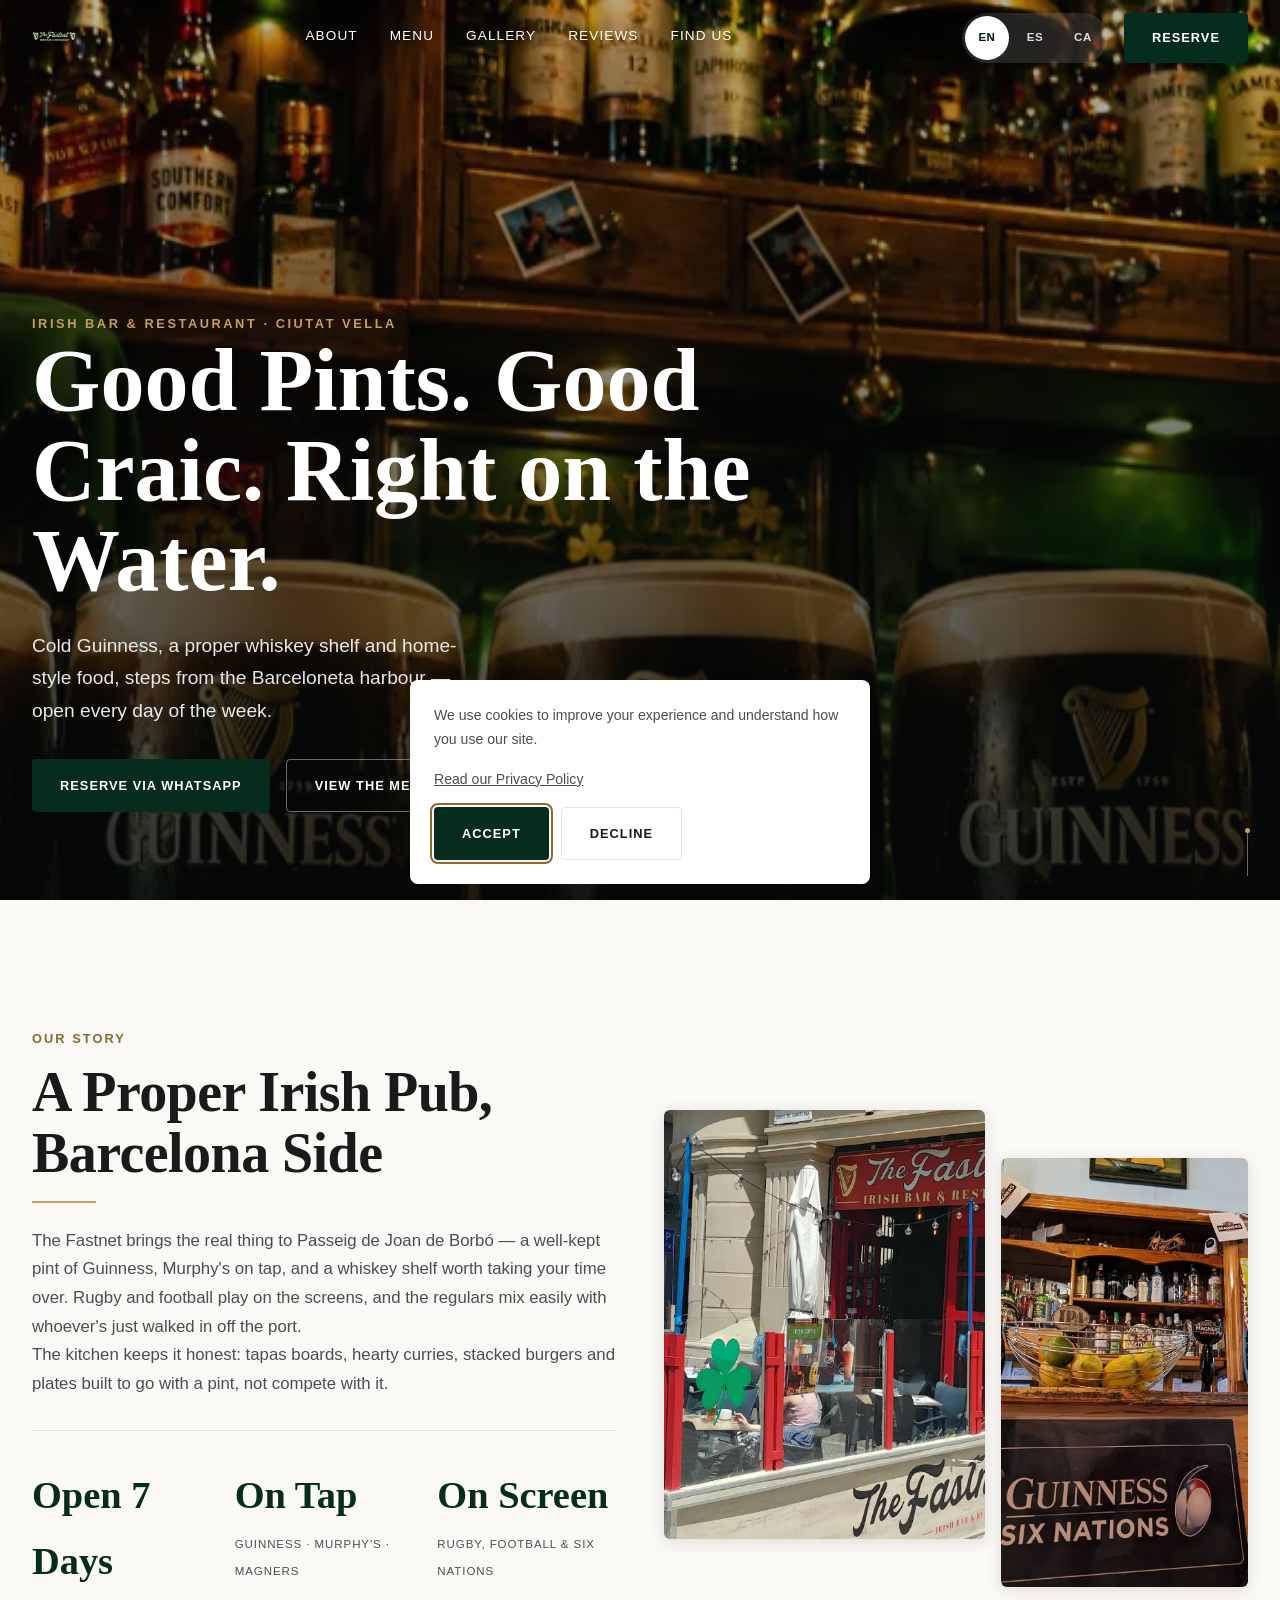
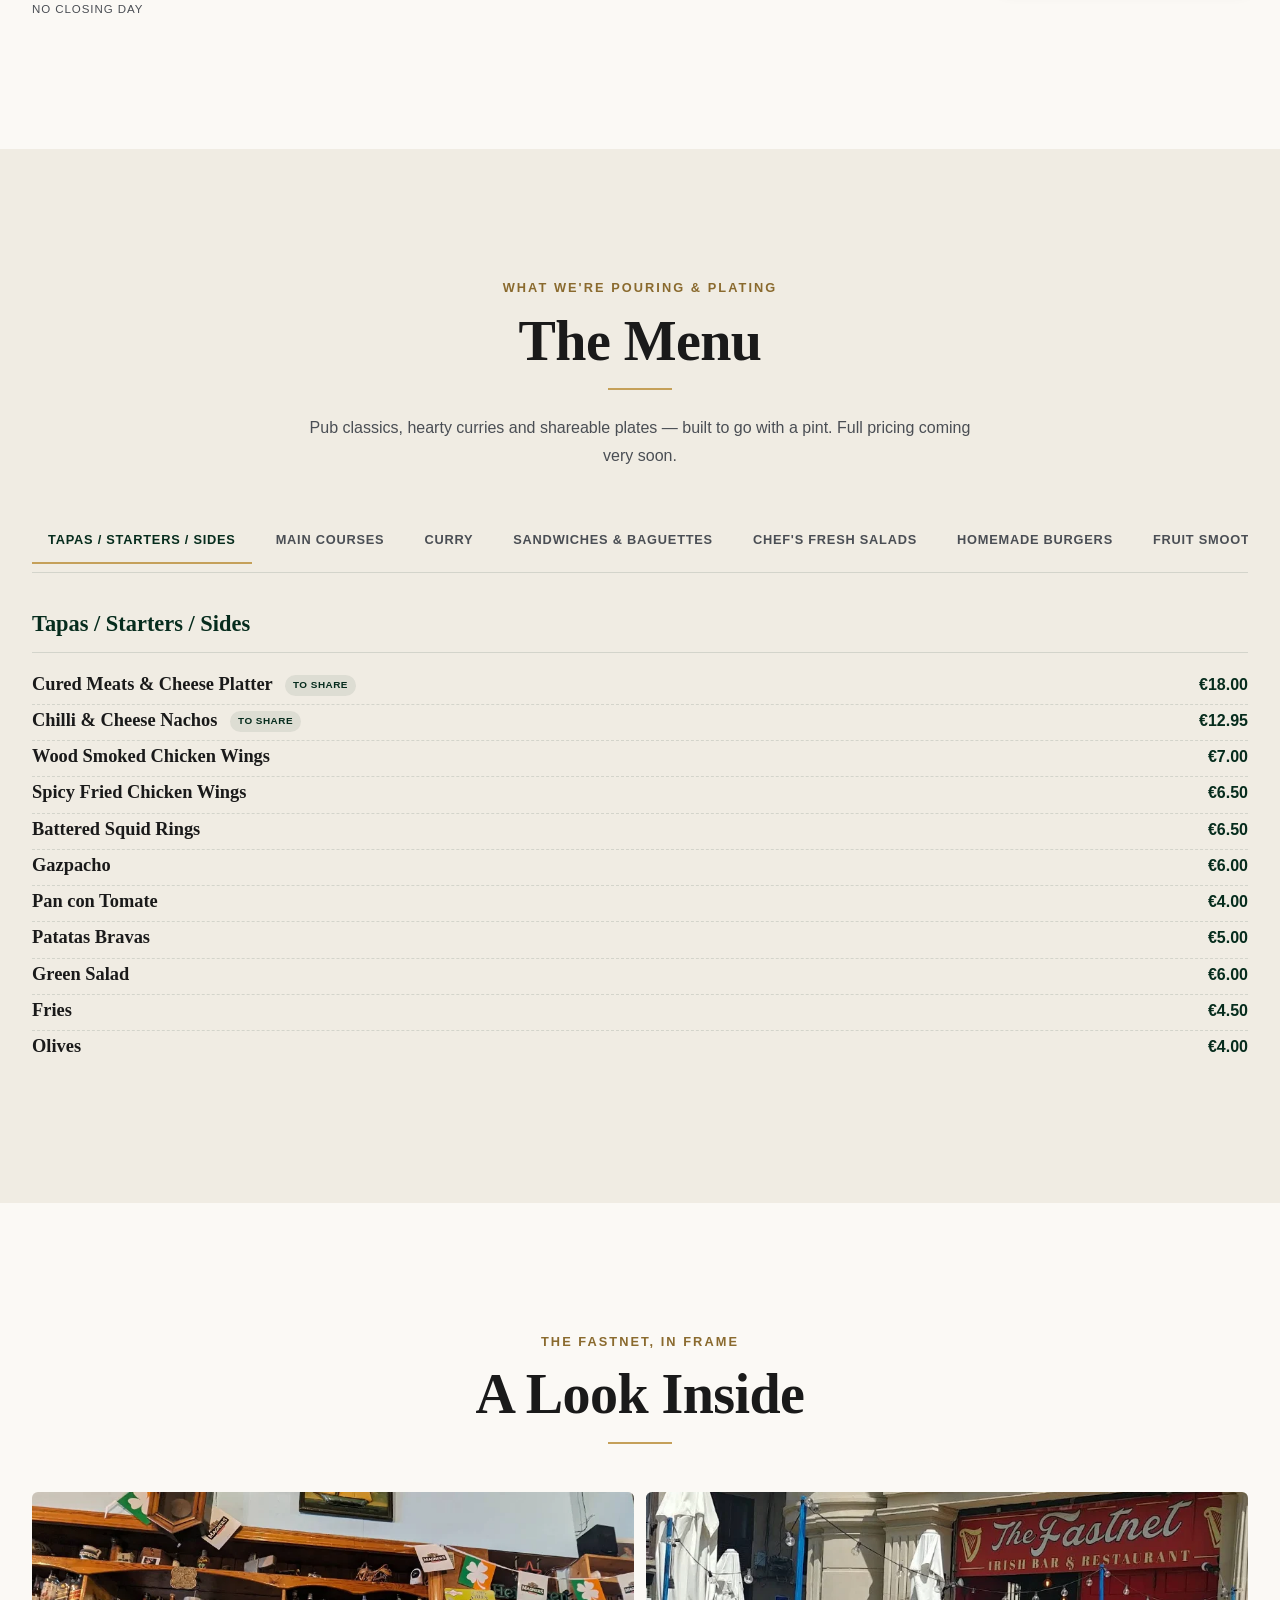
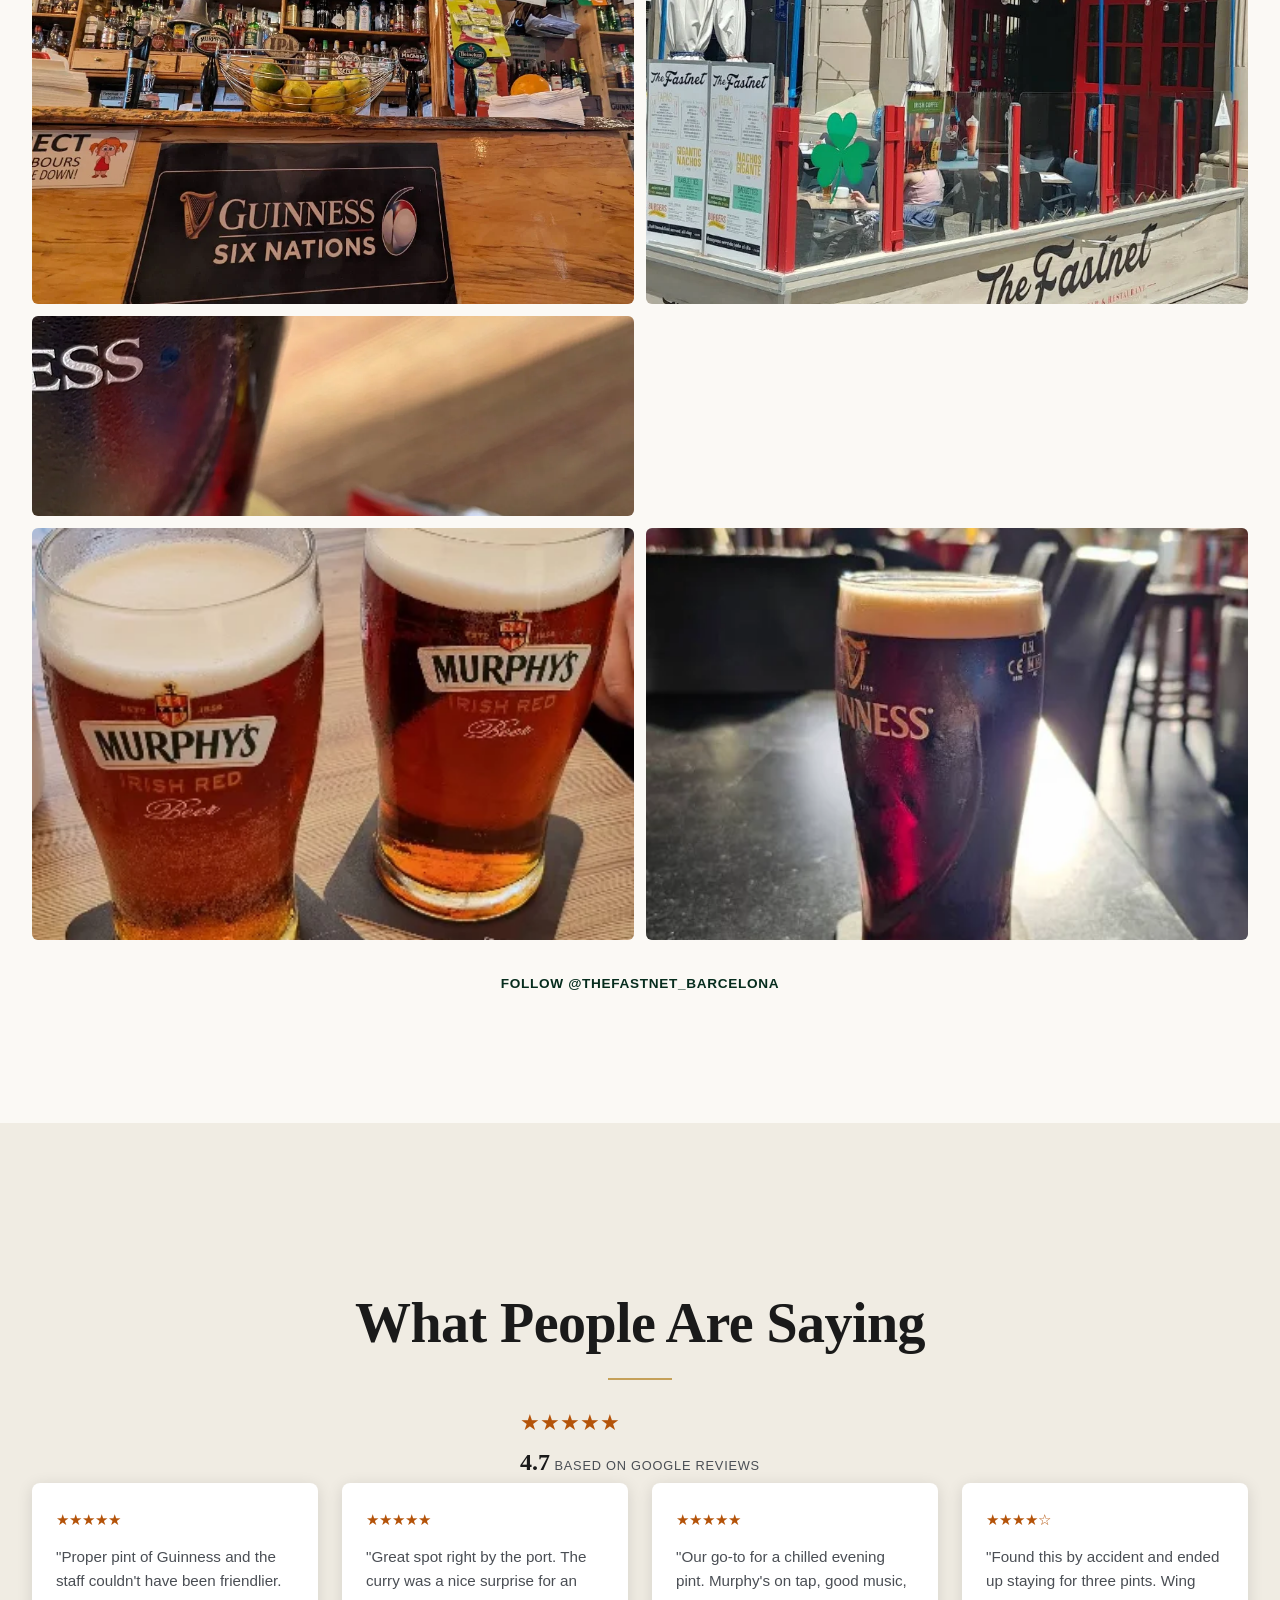
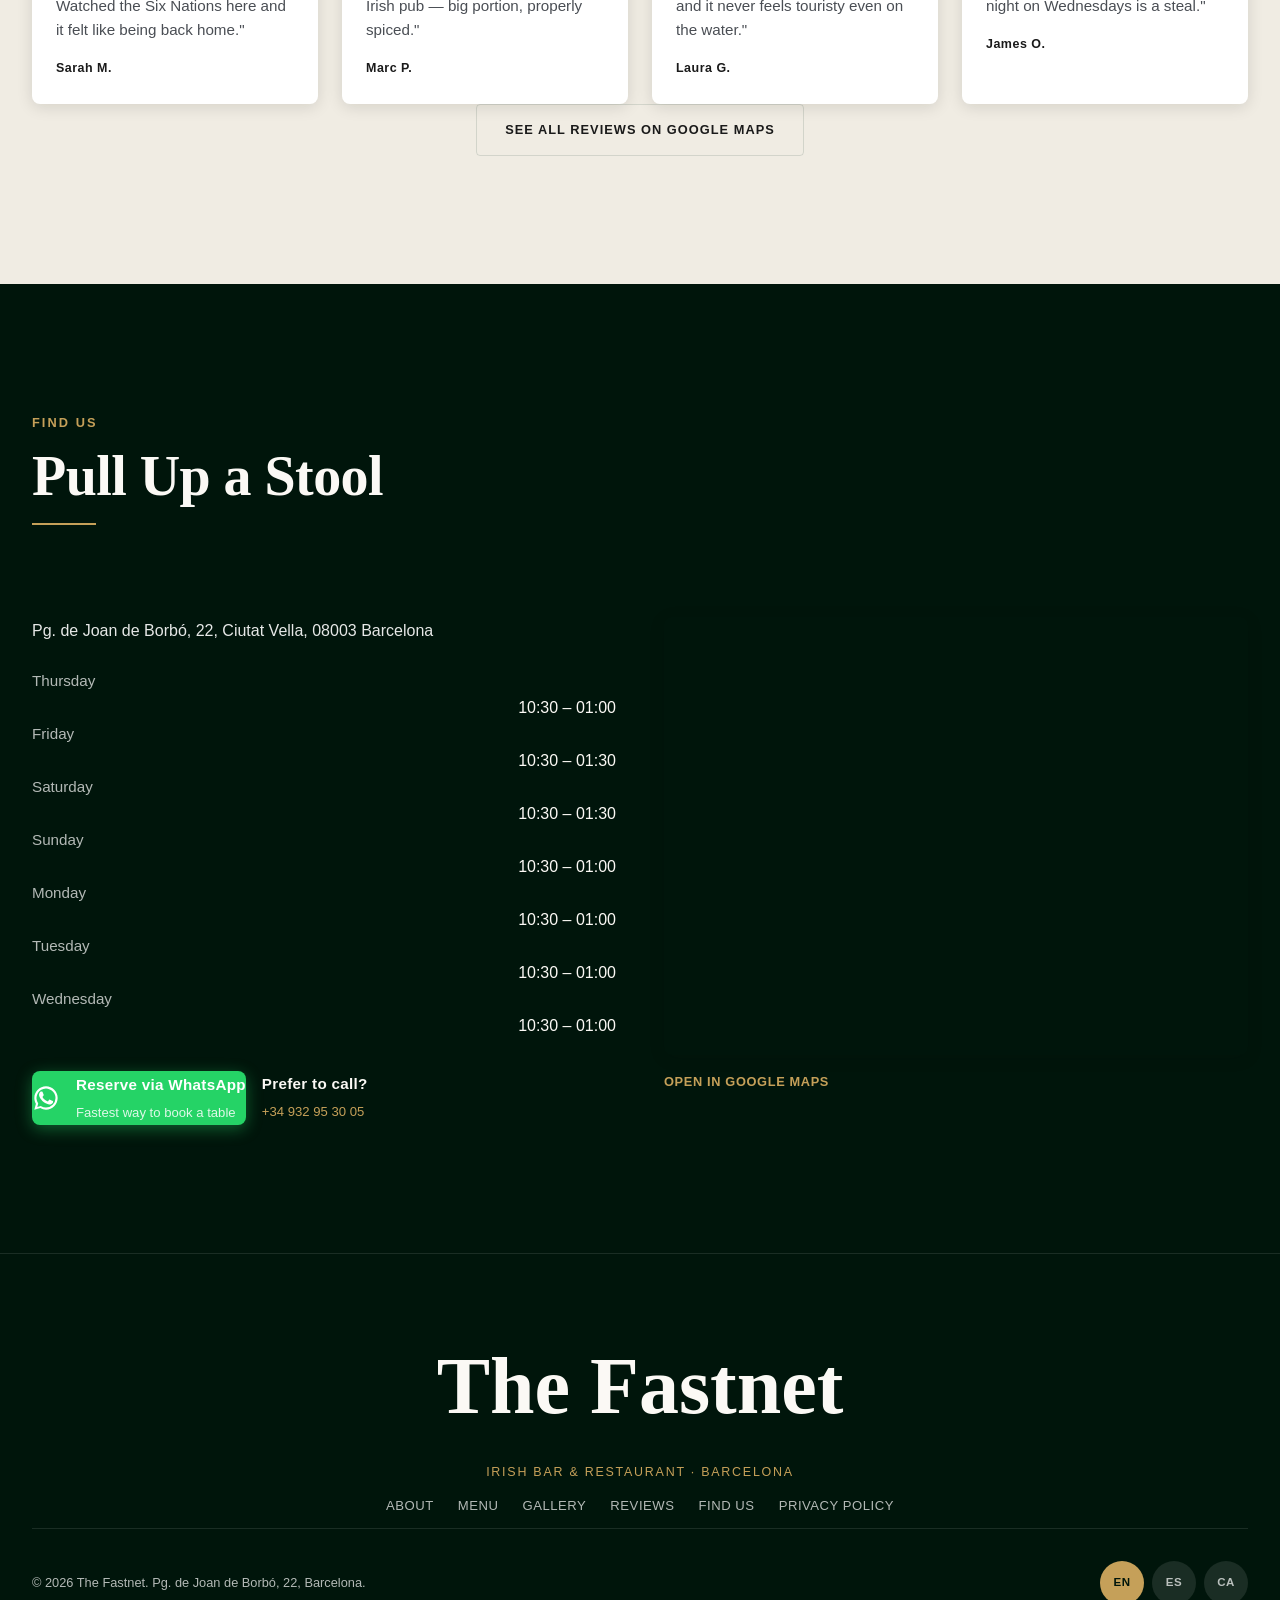
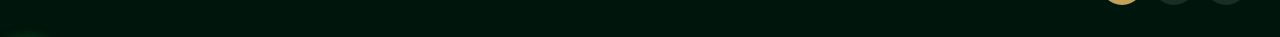
==== commit ae4a1b8d: "fix: populate menu content, correct Instagram handle Transcribe all 8 menu categories (EN/ES/CA) fro" ====
--- a/index.html
+++ b/index.html
@@ -230,38 +230,264 @@
       </div>
 
       <div class="menu__panels">
-        <!-- PENDING: awaiting client's handwritten menu photo for full transcription (ES/CA/EN) with prices -->
         <div id="panel-tapas" role="tabpanel" aria-labelledby="tab-tapas" class="menu__panel menu__panel--active">
           <h3 class="menu__subcat" data-i18n="menu.tab.tapas">Tapas / Starters / Sides</h3>
-          <p class="menu__pending" data-i18n="menu.pending">We're adding the full menu here shortly — ask our team for today's dishes and prices in the meantime.</p>
-        </div>
+          <div class="menu__items">
+            <div class="menu__item">
+              <div class="menu__item-info"><h4 class="menu__item-name"><span data-i18n="menu.tapas.i1.name">Cured Meats &amp; Cheese Platter</span> <span class="menu__tag" data-i18n="menu.tag.share">To Share</span></h4></div>
+              <span class="menu__item-price">€18.00</span>
+            </div>
+            <div class="menu__item">
+              <div class="menu__item-info"><h4 class="menu__item-name"><span data-i18n="menu.tapas.i2.name">Chilli &amp; Cheese Nachos</span> <span class="menu__tag" data-i18n="menu.tag.share">To Share</span></h4></div>
+              <span class="menu__item-price">€12.95</span>
+            </div>
+            <div class="menu__item">
+              <div class="menu__item-info"><h4 class="menu__item-name" data-i18n="menu.tapas.i3.name">Wood Smoked Chicken Wings</h4></div>
+              <span class="menu__item-price">€7.00</span>
+            </div>
+            <div class="menu__item">
+              <div class="menu__item-info"><h4 class="menu__item-name" data-i18n="menu.tapas.i4.name">Spicy Fried Chicken Wings</h4></div>
+              <span class="menu__item-price">€6.50</span>
+            </div>
+            <div class="menu__item">
+              <div class="menu__item-info"><h4 class="menu__item-name" data-i18n="menu.tapas.i5.name">Battered Squid Rings</h4></div>
+              <span class="menu__item-price">€6.50</span>
+            </div>
+            <div class="menu__item">
+              <div class="menu__item-info"><h4 class="menu__item-name" data-i18n="menu.tapas.i6.name">Gazpacho</h4></div>
+              <span class="menu__item-price">€6.00</span>
+            </div>
+            <div class="menu__item">
+              <div class="menu__item-info"><h4 class="menu__item-name" data-i18n="menu.tapas.i7.name">Pan con Tomate</h4></div>
+              <span class="menu__item-price">€4.00</span>
+            </div>
+            <div class="menu__item">
+              <div class="menu__item-info"><h4 class="menu__item-name" data-i18n="menu.tapas.i8.name">Patatas Bravas</h4></div>
+              <span class="menu__item-price">€5.00</span>
+            </div>
+            <div class="menu__item">
+              <div class="menu__item-info"><h4 class="menu__item-name" data-i18n="menu.tapas.i9.name">Green Salad</h4></div>
+              <span class="menu__item-price">€6.00</span>
+            </div>
+            <div class="menu__item">
+              <div class="menu__item-info"><h4 class="menu__item-name" data-i18n="menu.tapas.i10.name">Fries</h4></div>
+              <span class="menu__item-price">€4.50</span>
+            </div>
+            <div class="menu__item">
+              <div class="menu__item-info"><h4 class="menu__item-name" data-i18n="menu.tapas.i11.name">Olives</h4></div>
+              <span class="menu__item-price">€4.00</span>
+            </div>
+          </div>
+        </div>
+
         <div id="panel-mains" role="tabpanel" aria-labelledby="tab-mains" class="menu__panel">
           <h3 class="menu__subcat" data-i18n="menu.tab.mains">Main Courses</h3>
-          <p class="menu__pending" data-i18n="menu.pending">We're adding the full menu here shortly — ask our team for today's dishes and prices in the meantime.</p>
-        </div>
+          <div class="menu__items">
+            <div class="menu__item">
+              <div class="menu__item-info">
+                <h4 class="menu__item-name" data-i18n="menu.mains.i1.name">Summer Tapas Platter</h4>
+                <p class="menu__item-desc" data-i18n="menu.mains.i1.desc">Squid rings, breaded fish pieces, bravas and tomato bread</p>
+              </div>
+              <span class="menu__item-price">€15.00</span>
+            </div>
+            <div class="menu__item">
+              <div class="menu__item-info">
+                <h4 class="menu__item-name" data-i18n="menu.mains.i2.name">Hamburger in a Bowl</h4>
+                <p class="menu__item-desc" data-i18n="menu.mains.i2.desc">Beef or chicken burger, with a fresh chef's salad</p>
+              </div>
+              <span class="menu__item-price">€12.00</span>
+            </div>
+            <div class="menu__item">
+              <div class="menu__item-info">
+                <h4 class="menu__item-name" data-i18n="menu.mains.i3.name">Fish &amp; Chips</h4>
+                <p class="menu__item-desc" data-i18n="menu.mains.i3.desc">Battered cod, mushy peas, fries and tartar sauce</p>
+              </div>
+              <span class="menu__item-price">€12.00</span>
+            </div>
+            <div class="menu__item">
+              <div class="menu__item-info">
+                <h4 class="menu__item-name" data-i18n="menu.mains.i4.name">Lasagne (Meat or Veg)</h4>
+                <p class="menu__item-desc" data-i18n="menu.mains.i4.desc">Served with fries or salad</p>
+              </div>
+              <span class="menu__item-price">€12.80</span>
+            </div>
+            <div class="menu__item">
+              <div class="menu__item-info">
+                <h4 class="menu__item-name" data-i18n="menu.mains.i5.name">Chilli Con Carne</h4>
+                <p class="menu__item-desc" data-i18n="menu.mains.i5.desc">Served with rice and tortilla</p>
+              </div>
+              <span class="menu__item-price">€12.80</span>
+            </div>
+            <div class="menu__item">
+              <div class="menu__item-info">
+                <h4 class="menu__item-name" data-i18n="menu.mains.i6.name">Pesto Pasta</h4>
+                <p class="menu__item-desc" data-i18n="menu.mains.i6.desc">Fresh pesto with basil, cherry tomato, feta cheese, and pasta with a sprinkle of parmesan</p>
+              </div>
+              <span class="menu__item-price">€10.90</span>
+            </div>
+          </div>
+        </div>
+
         <div id="panel-curry" role="tabpanel" aria-labelledby="tab-curry" class="menu__panel">
           <h3 class="menu__subcat" data-i18n="menu.tab.curry">Curry</h3>
-          <p class="menu__pending" data-i18n="menu.pending">We're adding the full menu here shortly — ask our team for today's dishes and prices in the meantime.</p>
-        </div>
+          <p class="reveal" style="margin-bottom:var(--sp-6);" data-i18n="menu.curry.intro">Made in an authentic North Indian style, all served with naan bread and rice.</p>
+          <div class="menu__items">
+            <div class="menu__item">
+              <div class="menu__item-info">
+                <h4 class="menu__item-name" data-i18n="menu.curry.i1.name">Chicken Vindaloo</h4>
+                <p class="menu__item-desc" data-i18n="menu.curry.i1.desc">Hot curry with potatoes</p>
+              </div>
+              <span class="menu__item-price">€14.50</span>
+            </div>
+            <div class="menu__item">
+              <div class="menu__item-info">
+                <h4 class="menu__item-name" data-i18n="menu.curry.i2.name">Lamb Balti</h4>
+                <p class="menu__item-desc" data-i18n="menu.curry.i2.desc">Medium curry with peppers and onions</p>
+              </div>
+              <span class="menu__item-price">€14.50</span>
+            </div>
+            <div class="menu__item">
+              <div class="menu__item-info">
+                <h4 class="menu__item-name" data-i18n="menu.curry.i3.name">Dal Makhni</h4>
+                <p class="menu__item-desc" data-i18n="menu.curry.i3.desc">Slow cooked lentil curry, medium</p>
+              </div>
+              <span class="menu__item-price">€13.50</span>
+            </div>
+          </div>
+        </div>
+
         <div id="panel-sandwiches" role="tabpanel" aria-labelledby="tab-sandwiches" class="menu__panel">
           <h3 class="menu__subcat" data-i18n="menu.tab.sandwiches">Sandwiches &amp; Baguettes</h3>
-          <p class="menu__pending" data-i18n="menu.pending">We're adding the full menu here shortly — ask our team for today's dishes and prices in the meantime.</p>
-        </div>
+          <div class="menu__items">
+            <!-- TODO: confirm full description with client — source photo showed "grilled ___, lettuce, between 3 slices of bread"
+                 but the protein was obscured by a condiment basket on the table. Fill in once confirmed. -->
+            <div class="menu__item">
+              <div class="menu__item-info">
+                <h4 class="menu__item-name" data-i18n="menu.sandwiches.i1.name">Fastnet Sandwich</h4>
+                <p class="menu__item-desc" data-i18n="menu.item.confirm">Ask our team for details</p>
+              </div>
+              <span class="menu__item-price">€12.90</span>
+            </div>
+          </div>
+          <!-- TODO: second sandwich item (€10.50) — name and description fully obscured by a salt shaker in the source photo. Get from client. -->
+          <p class="menu__pending" style="margin-top:var(--sp-6);" data-i18n="menu.pending">We're adding the full menu here shortly — ask our team for today's dishes and prices in the meantime.</p>
+        </div>
+
         <div id="panel-salads" role="tabpanel" aria-labelledby="tab-salads" class="menu__panel">
           <h3 class="menu__subcat" data-i18n="menu.tab.salads">Chef's Fresh Salads</h3>
-          <p class="menu__pending" data-i18n="menu.pending">We're adding the full menu here shortly — ask our team for today's dishes and prices in the meantime.</p>
-        </div>
+          <div class="menu__items">
+            <div class="menu__item">
+              <div class="menu__item-info">
+                <h4 class="menu__item-name" data-i18n="menu.salads.i1.name">Chicken Caesar Salad</h4>
+                <p class="menu__item-desc" data-i18n="menu.salads.i1.desc">Romaine lettuce, croutons, shaved parmesan, grilled chicken</p>
+              </div>
+              <span class="menu__item-price">€12.90</span>
+            </div>
+            <div class="menu__item">
+              <div class="menu__item-info">
+                <h4 class="menu__item-name" data-i18n="menu.salads.i2.name">Greek Salad</h4>
+                <p class="menu__item-desc" data-i18n="menu.salads.i2.desc">Feta cheese, cucumber, tomato, red onion, olives</p>
+              </div>
+              <span class="menu__item-price">€10.50</span>
+            </div>
+            <div class="menu__item">
+              <div class="menu__item-info">
+                <h4 class="menu__item-name" data-i18n="menu.salads.i3.name">Chef's Tuna Pasta Salad</h4>
+                <p class="menu__item-desc" data-i18n="menu.salads.i3.desc">Tuna, pickles, pasta, green peas, celery, parmesan</p>
+              </div>
+              <span class="menu__item-price">€10.50</span>
+            </div>
+          </div>
+        </div>
+
         <div id="panel-burgers" role="tabpanel" aria-labelledby="tab-burgers" class="menu__panel">
           <h3 class="menu__subcat" data-i18n="menu.tab.burgers">Homemade Burgers</h3>
-          <p class="menu__pending" data-i18n="menu.pending">We're adding the full menu here shortly — ask our team for today's dishes and prices in the meantime.</p>
-        </div>
+          <div class="menu__items">
+            <div class="menu__item">
+              <div class="menu__item-info">
+                <h4 class="menu__item-name" data-i18n="menu.burgers.i1.name">The Towering Fastnet</h4>
+                <p class="menu__item-desc" data-i18n="menu.burgers.i1.desc">Caramelised onion, mushroom, bacon, cheddar, hash browns, fried egg, tomato</p>
+              </div>
+              <span class="menu__item-price">€14.50</span>
+            </div>
+            <div class="menu__item">
+              <div class="menu__item-info">
+                <h4 class="menu__item-name" data-i18n="menu.burgers.i2.name">Polly Burger</h4>
+                <p class="menu__item-desc" data-i18n="menu.burgers.i2.desc">Marinated chicken breast, smoked bacon, cheddar, lettuce, onion, tomato</p>
+              </div>
+              <span class="menu__item-price">€11.90</span>
+            </div>
+            <div class="menu__item">
+              <div class="menu__item-info">
+                <h4 class="menu__item-name" data-i18n="menu.burgers.i3.name">The Fastnet Classic</h4>
+                <p class="menu__item-desc" data-i18n="menu.burgers.i3.desc">Lettuce, onion, tomato, mayonnaise</p>
+              </div>
+              <span class="menu__item-price">€10.50</span>
+            </div>
+            <div class="menu__item">
+              <div class="menu__item-info">
+                <h4 class="menu__item-name" data-i18n="menu.burgers.i4.name">The Lost Mexican</h4>
+                <p class="menu__item-desc" data-i18n="menu.burgers.i4.desc">Blue cheese, jalapeño peppers, guacamole, lettuce, onion, tomato</p>
+              </div>
+              <span class="menu__item-price">€11.90</span>
+            </div>
+            <div class="menu__item">
+              <div class="menu__item-info">
+                <h4 class="menu__item-name" data-i18n="menu.burgers.i5.name">La Jolie Brie</h4>
+                <p class="menu__item-desc" data-i18n="menu.burgers.i5.desc">Brie, bacon, caramelised onions, mushroom chutney, lettuce, tomato</p>
+              </div>
+              <span class="menu__item-price">€11.90</span>
+            </div>
+            <div class="menu__item">
+              <div class="menu__item-info">
+                <h4 class="menu__item-name" data-i18n="menu.burgers.i6.name">Bean Bang Burger</h4>
+                <p class="menu__item-desc" data-i18n="menu.burgers.i6.desc">Black bean veggie burger, guacamole, lettuce, onion, tomato</p>
+              </div>
+              <span class="menu__item-price">€10.90</span>
+            </div>
+          </div>
+        </div>
+
         <div id="panel-smoothies" role="tabpanel" aria-labelledby="tab-smoothies" class="menu__panel">
           <h3 class="menu__subcat" data-i18n="menu.tab.smoothies">Fruit Smoothies</h3>
-          <p class="menu__pending" data-i18n="menu.pending">We're adding the full menu here shortly — ask our team for today's dishes and prices in the meantime.</p>
-        </div>
+          <div class="menu__items">
+            <div class="menu__item">
+              <div class="menu__item-info"><h4 class="menu__item-name" data-i18n="menu.smoothies.i1.name">Pineapple &amp; Mango</h4></div>
+              <span class="menu__item-price">€5.80</span>
+            </div>
+            <div class="menu__item">
+              <div class="menu__item-info"><h4 class="menu__item-name" data-i18n="menu.smoothies.i2.name">Banana &amp; Strawberry</h4></div>
+              <span class="menu__item-price">€5.80</span>
+            </div>
+            <div class="menu__item">
+              <div class="menu__item-info"><h4 class="menu__item-name" data-i18n="menu.smoothies.i3.name">Raspberry</h4></div>
+              <span class="menu__item-price">€5.80</span>
+            </div>
+            <div class="menu__item">
+              <div class="menu__item-info"><h4 class="menu__item-name" data-i18n="menu.smoothies.i4.name">Blueberry</h4></div>
+              <span class="menu__item-price">€5.80</span>
+            </div>
+            <div class="menu__item">
+              <div class="menu__item-info"><h4 class="menu__item-name" data-i18n="menu.smoothies.i5.name">Mango &amp; Raspberry</h4></div>
+              <span class="menu__item-price">€5.80</span>
+            </div>
+            <div class="menu__item">
+              <div class="menu__item-info"><h4 class="menu__item-name" data-i18n="menu.smoothies.i6.name">Add Vodka</h4></div>
+              <span class="menu__item-price">+€3.90</span>
+            </div>
+          </div>
+        </div>
+
         <div id="panel-desserts" role="tabpanel" aria-labelledby="tab-desserts" class="menu__panel">
           <h3 class="menu__subcat" data-i18n="menu.tab.desserts">Desserts</h3>
-          <p class="menu__pending" data-i18n="menu.pending">We're adding the full menu here shortly — ask our team for today's dishes and prices in the meantime.</p>
+          <div class="menu__items">
+            <div class="menu__item">
+              <div class="menu__item-info"><h4 class="menu__item-name" data-i18n="menu.desserts.i1.name">Chocolate Fudge Cake</h4></div>
+              <span class="menu__item-price">€6.50</span>
+            </div>
+          </div>
+          <!-- TODO: rest of the desserts list was obscured in the source photo. Get the full list from client. -->
+          <p class="menu__pending" style="margin-top:var(--sp-6);" data-i18n="menu.pending">We're adding the full menu here shortly — ask our team for today's dishes and prices in the meantime.</p>
         </div>
       </div>
     </div>
@@ -299,8 +525,8 @@
         </a>
       </div>
 
-      <a class="gallery__insta reveal" href="https://instagram.com/thefastnet.bcn" target="_blank" rel="noopener noreferrer" data-i18n-aria="gallery.aria.insta" aria-label="Follow The Fastnet on Instagram">
-        <span data-i18n="gallery.insta">Follow @thefastnet.bcn</span>
+      <a class="gallery__insta reveal" href="https://www.instagram.com/thefastnet_barcelona/" target="_blank" rel="noopener noreferrer" data-i18n-aria="gallery.aria.insta" aria-label="Follow The Fastnet on Instagram">
+        <span data-i18n="gallery.insta">Follow @thefastnet_barcelona</span>
       </a>
     </div>
   </section>
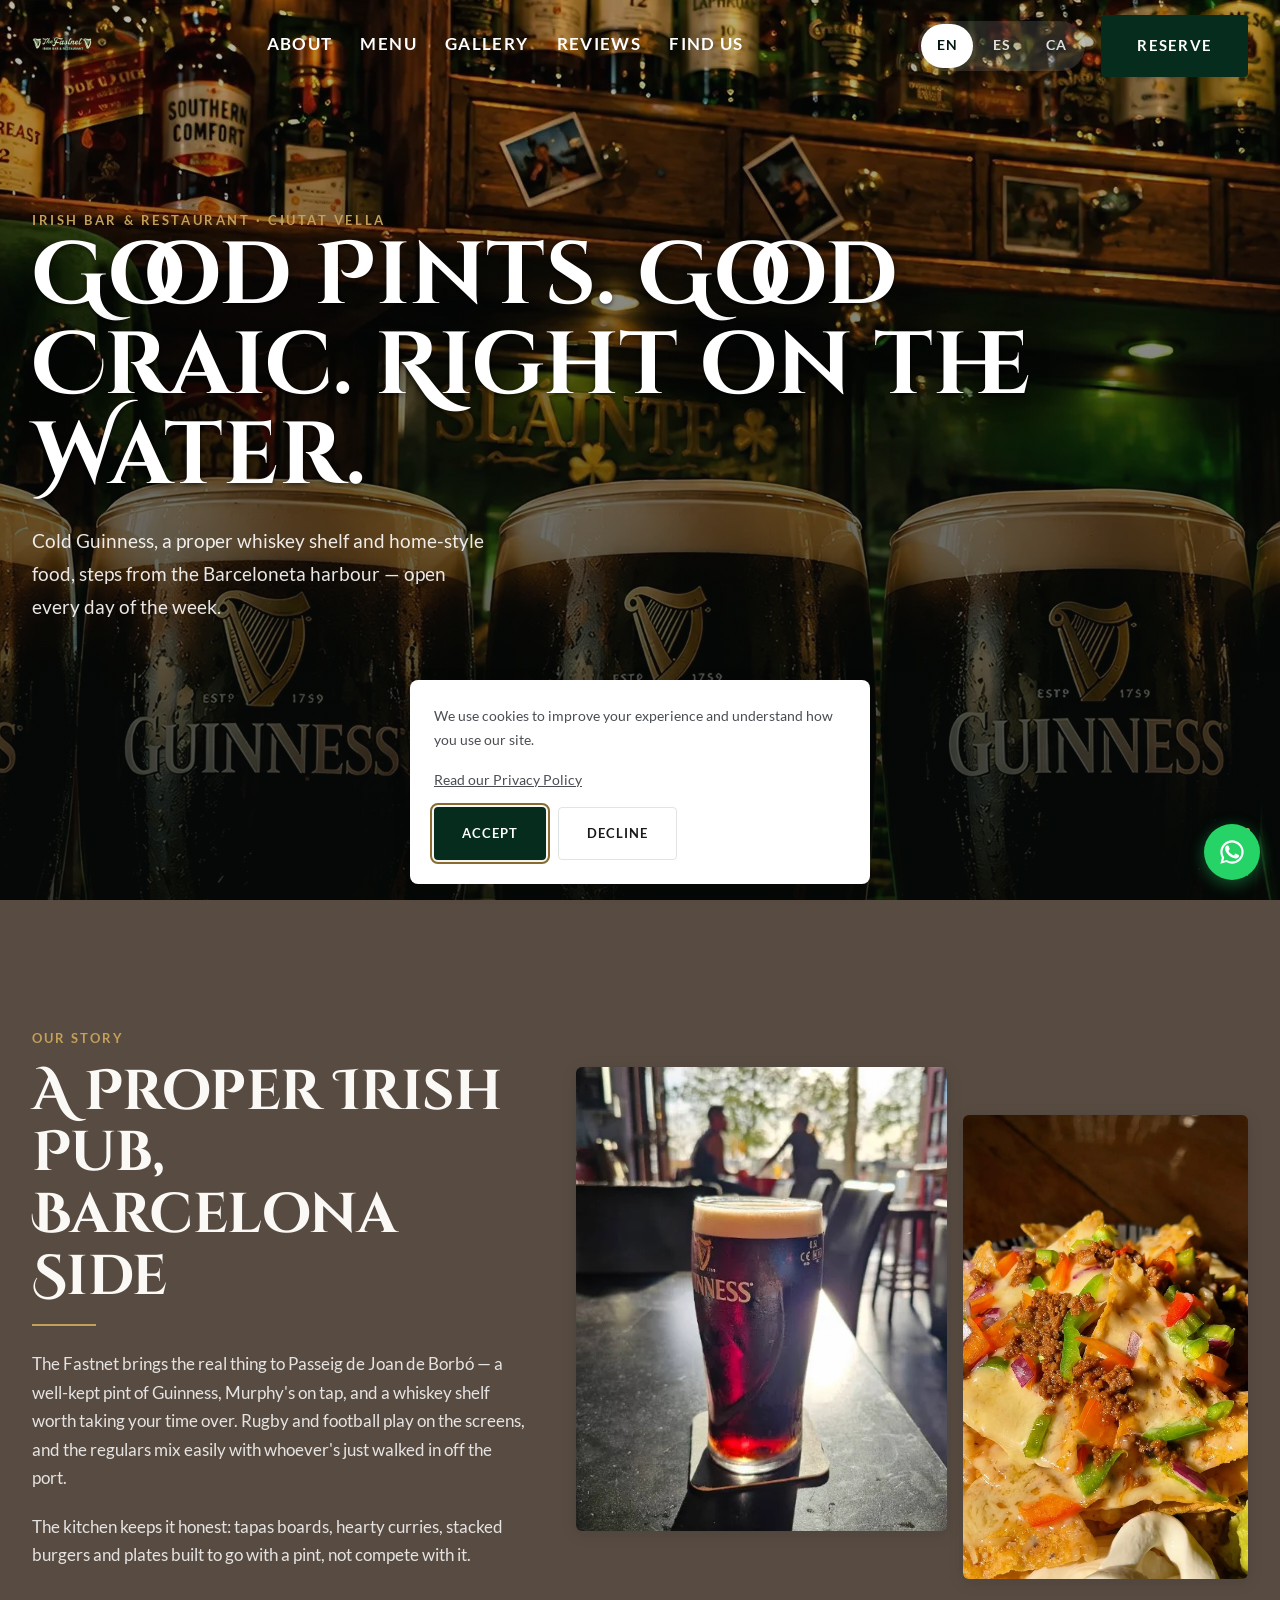
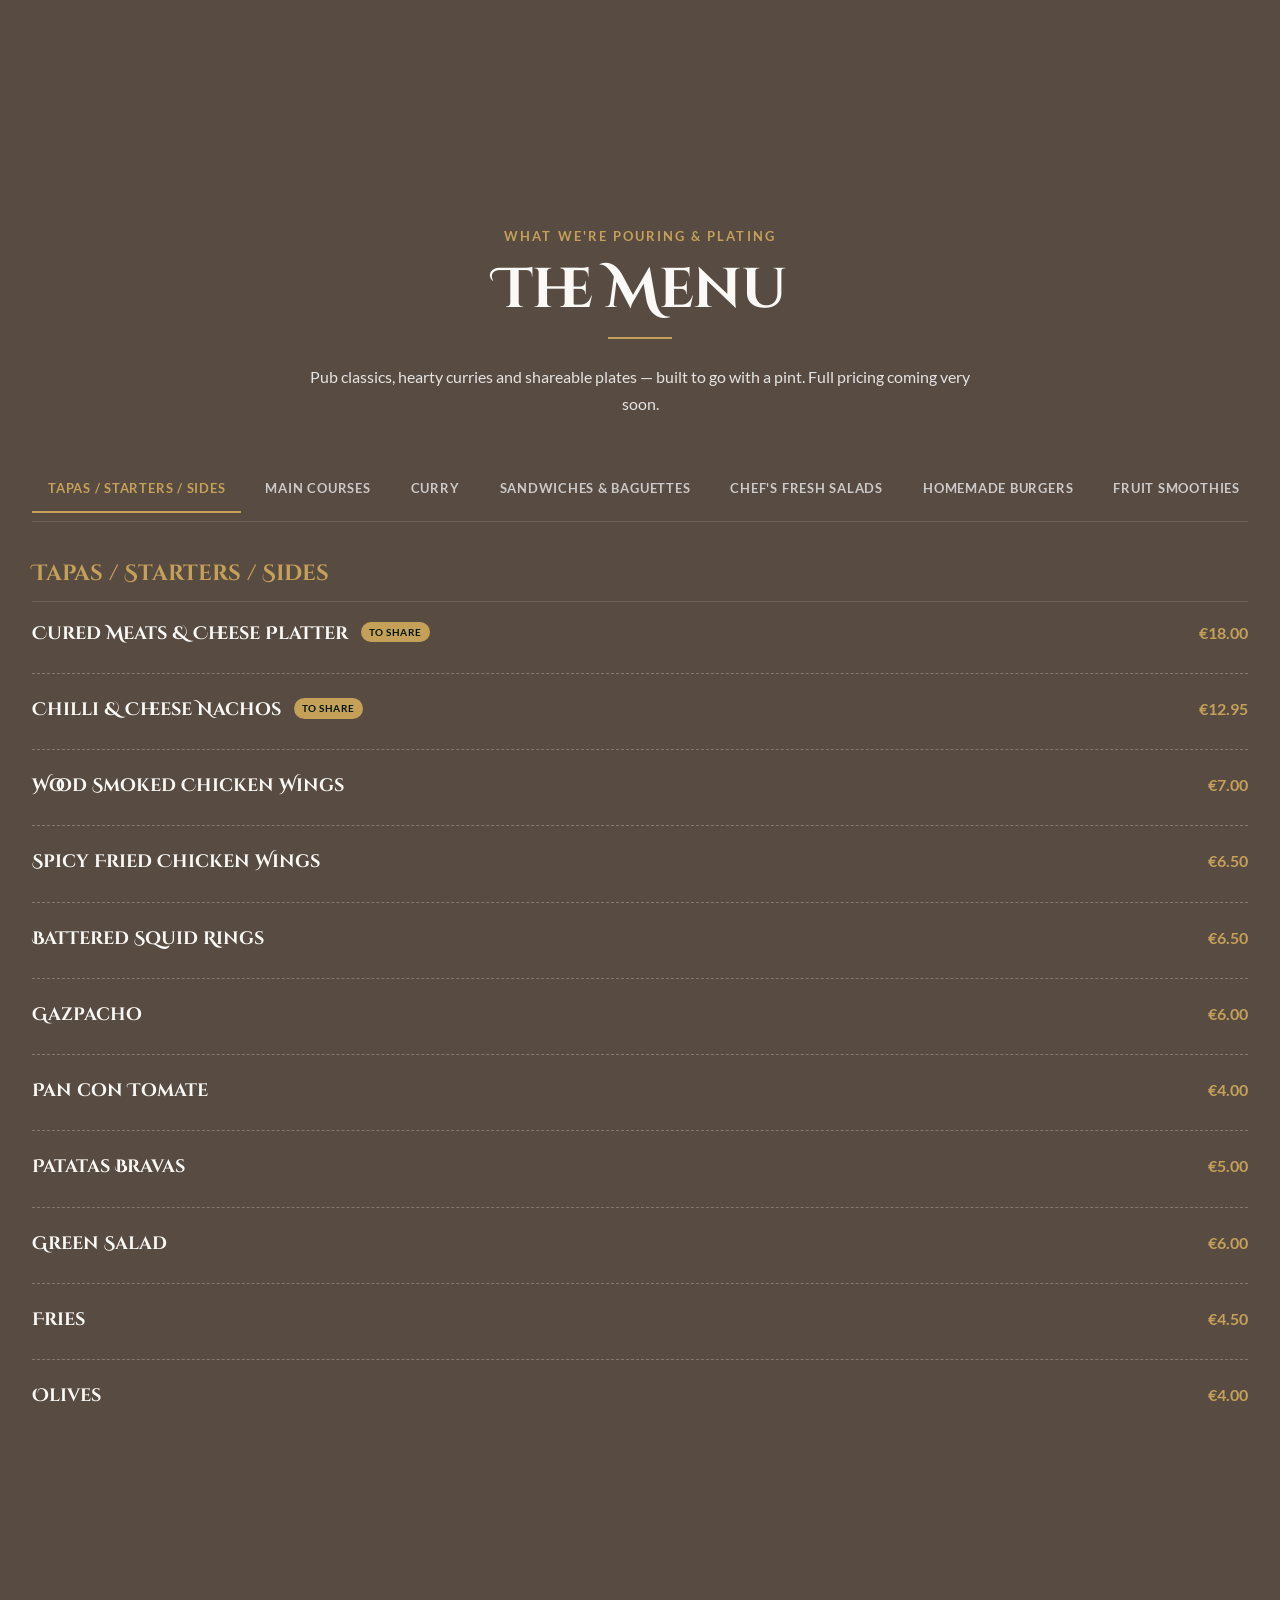
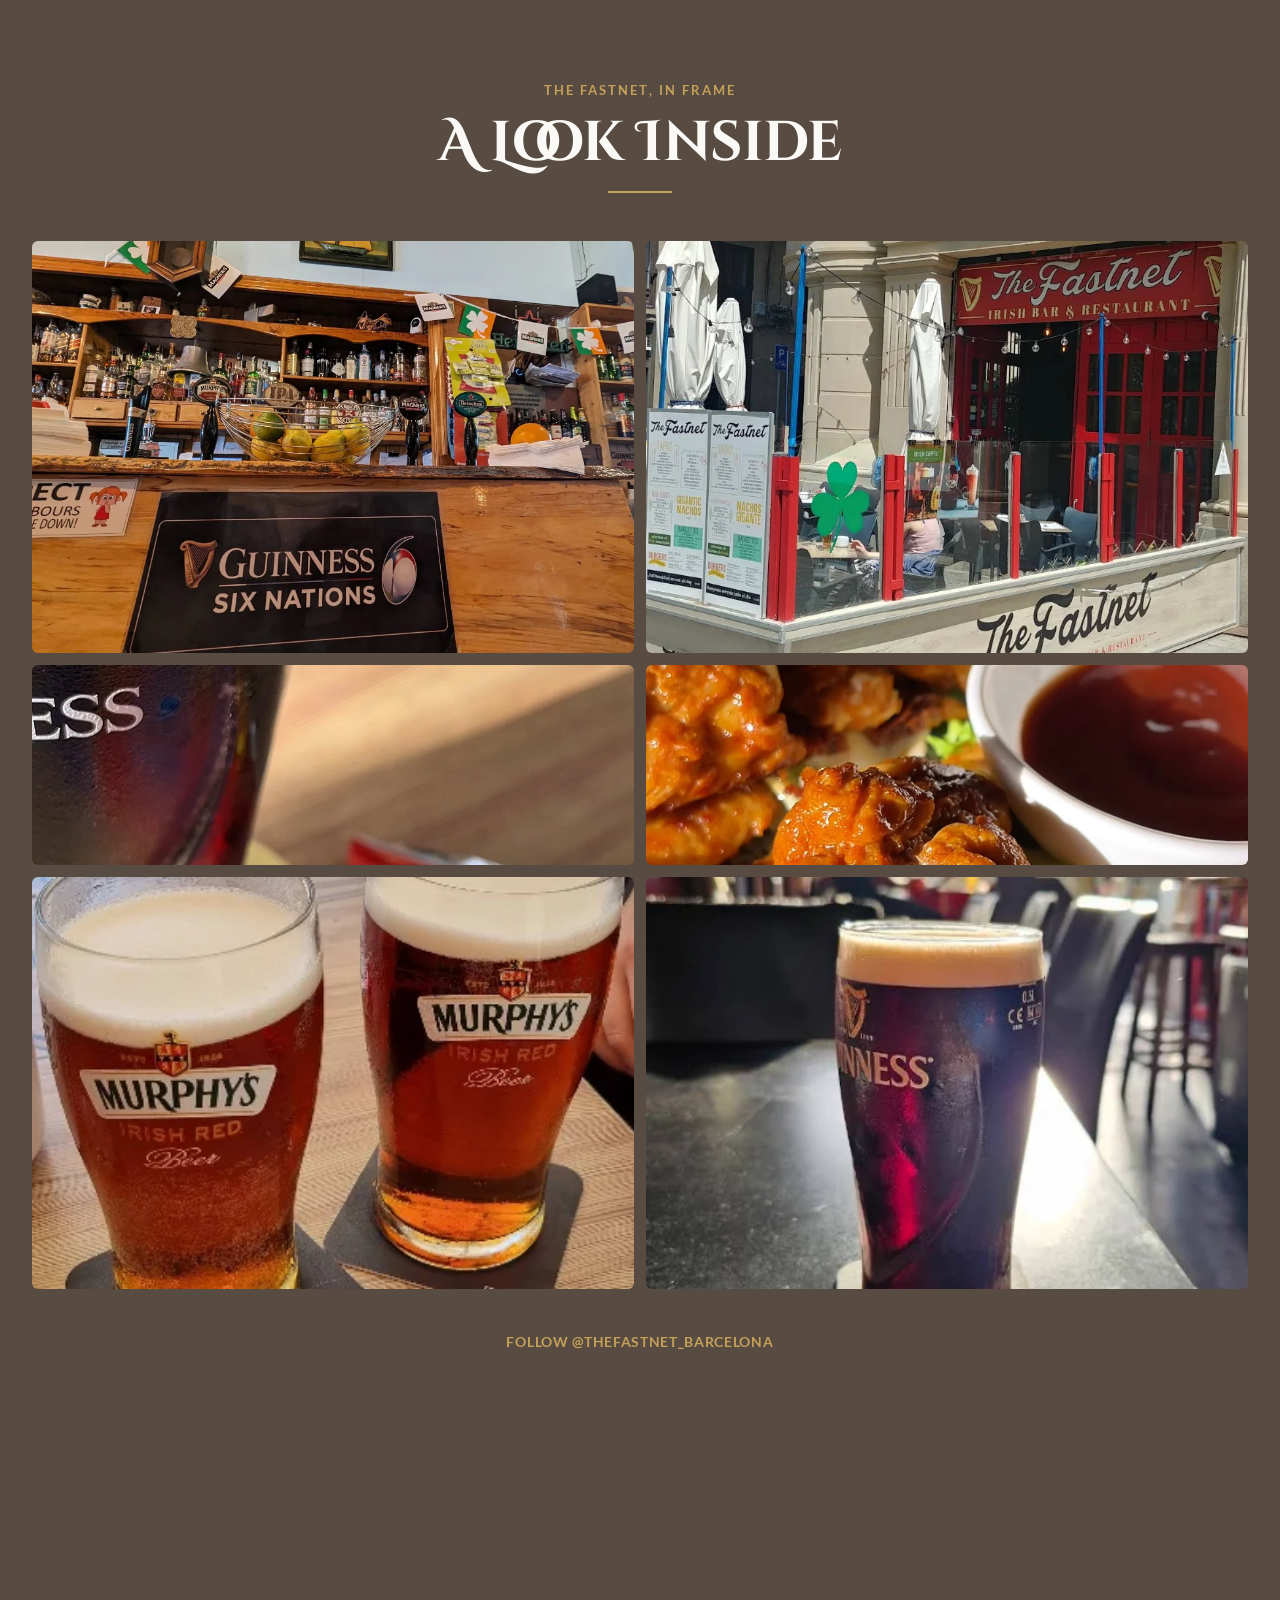
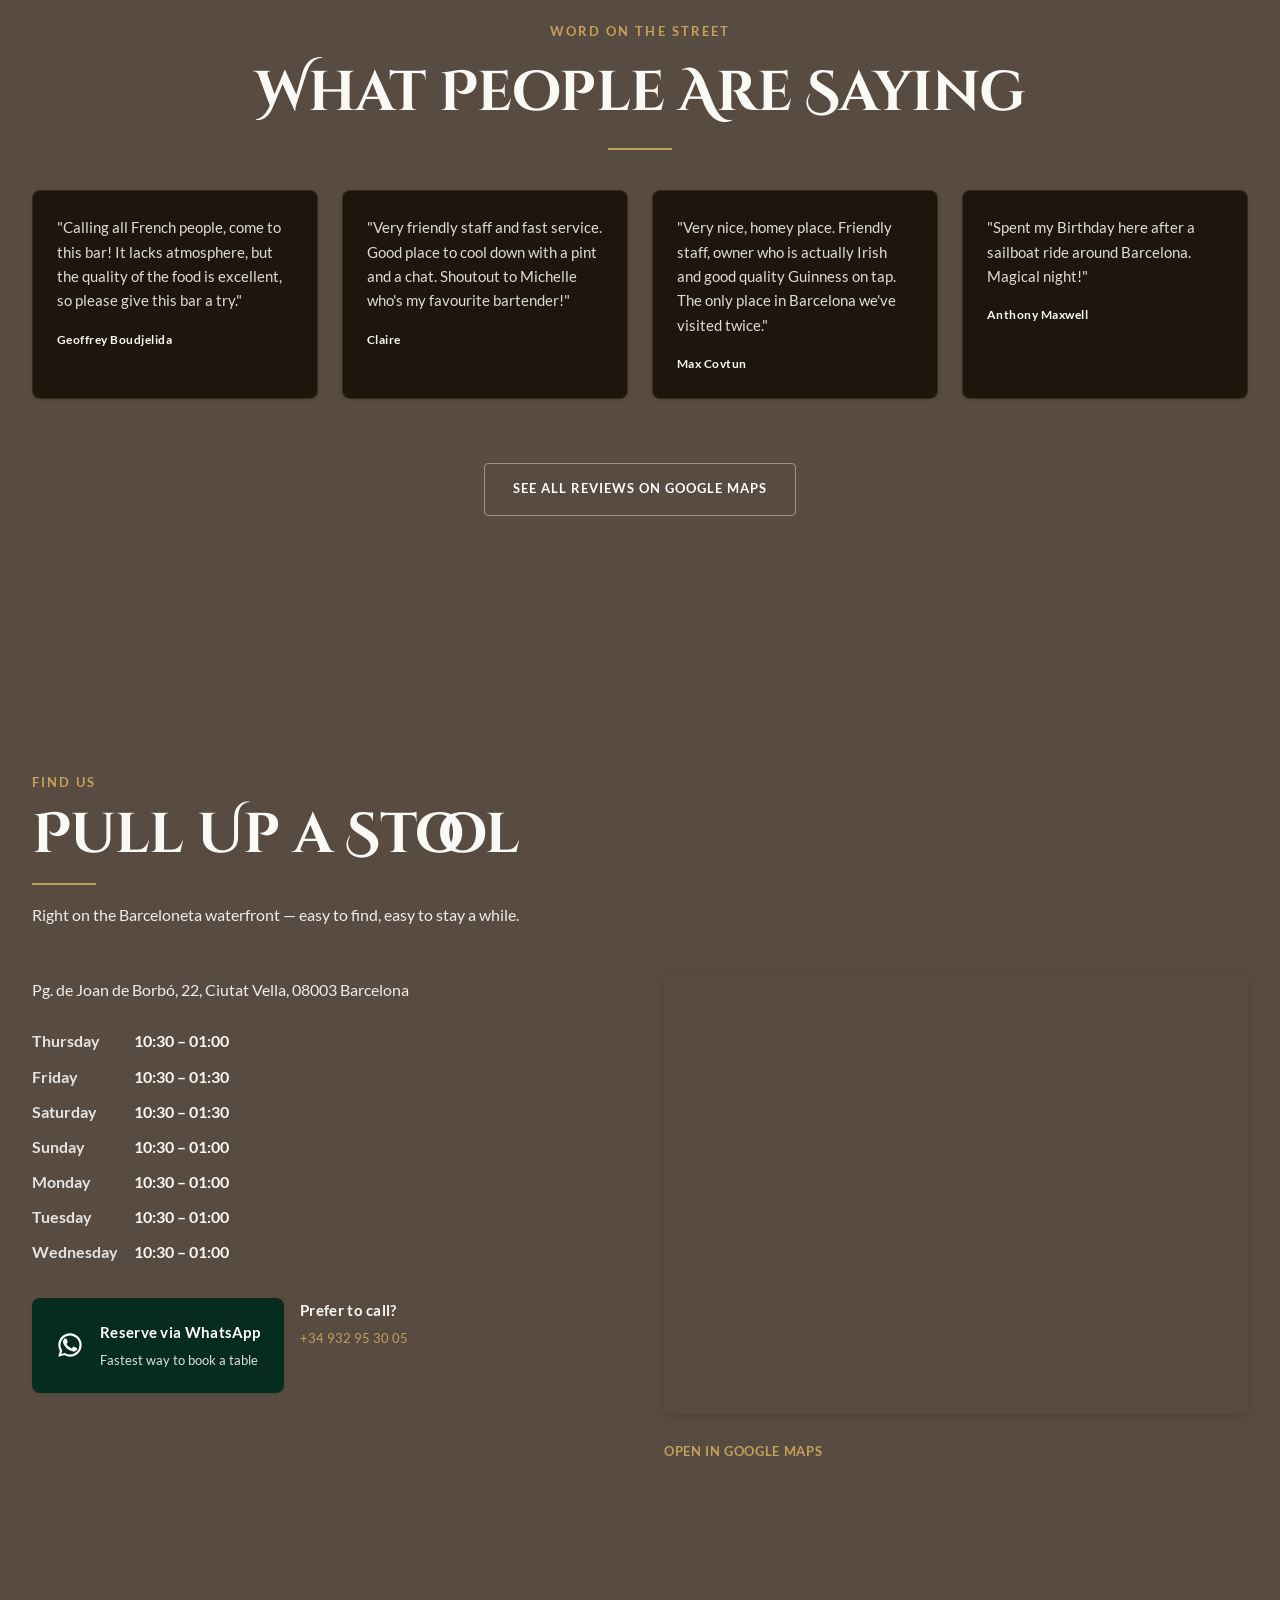
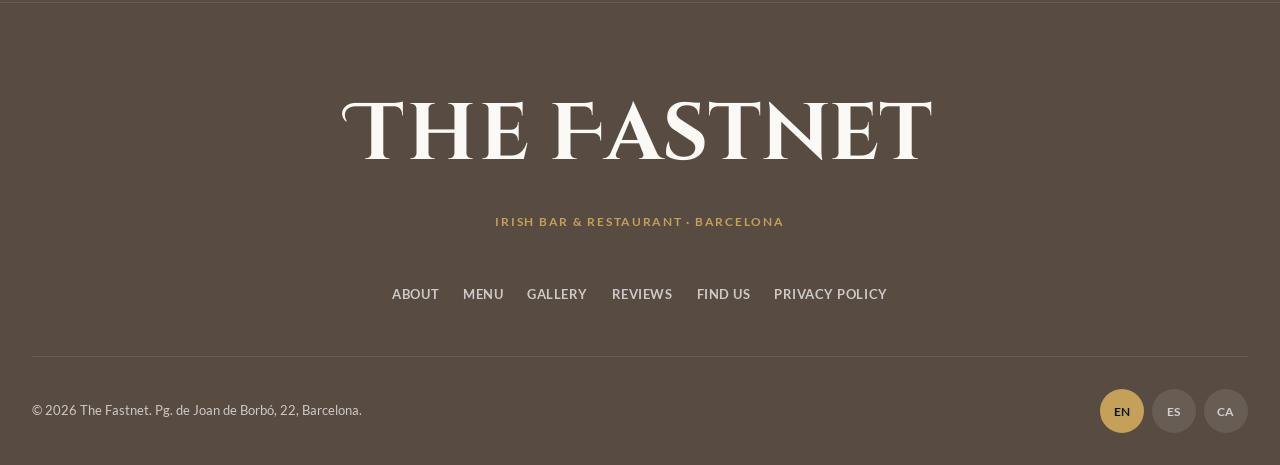
==== commit 49b3213a: "feat: The Fastnet — hero/nav/font/background overhaul, real reviews, Cinzel Decorative rebrand, WCAG" ====
--- a/index.html
+++ b/index.html
@@ -24,17 +24,17 @@
 <meta name="theme-color" content="#062C1D">
 
 <!-- Preload critical fonts -->
-<link rel="preload" href="fonts/cormorant-garamond-700.woff2" as="font" type="font/woff2" crossorigin>
-<link rel="preload" href="fonts/oswald-600.woff2" as="font" type="font/woff2" crossorigin>
-<link rel="preload" href="fonts/karla-400.woff2" as="font" type="font/woff2" crossorigin>
+<link rel="preload" href="fonts/cinzel-decorative-700.woff2" as="font" type="font/woff2" crossorigin>
+<link rel="preload" href="fonts/lato-700.woff2" as="font" type="font/woff2" crossorigin>
+<link rel="preload" href="fonts/lato-400.woff2" as="font" type="font/woff2" crossorigin>
 
 <!-- Preload hero image -->
 <link rel="preload" as="image"
-      imagesrcset="images/hero-mobile.webp 750w, images/hero.webp 1600w"
+      imagesrcset="images/herov3-mobile.webp 750w, images/herov3.webp 1600w"
       imagesizes="(max-width: 767px) 750px, 1600px"
       type="image/webp" fetchpriority="high">
 
-<link rel="stylesheet" href="css/style.css">
+<link rel="stylesheet" href="css/style.css?v=37">
 <link rel="stylesheet" href="css/print.css" media="print">
 
 <script type="application/ld+json">
@@ -71,8 +71,8 @@
   ],
   "aggregateRating": {
     "@type": "AggregateRating",
-    "ratingValue": 4.7,
-    "reviewCount": 180
+    "ratingValue": 4.2,
+    "reviewCount": 906
   }
 }
 </script>
@@ -82,7 +82,7 @@
 <a href="#main" class="skip-nav" data-i18n="skip.content">Skip to content</a>
 
 <div id="loading-screen">
-  <img src="images/logo.png" alt="" width="120" height="120">
+  <img src="images/logoV1.webp" alt="" width="120" height="120">
 </div>
 
 <!-- ============================================================
@@ -91,7 +91,7 @@
 <nav id="nav" aria-label="Main navigation" data-i18n-aria="nav.aria.main">
   <div class="nav__inner">
     <a href="#hero" class="nav__brand">
-      <img src="images/logo.png" alt="The Fastnet" width="140" height="140" style="height:44px;width:auto;">
+      <img src="images/logoV1.webp" alt="The Fastnet" width="60" height="60">
     </a>
 
     <div class="nav__links" id="nav-links">
@@ -104,9 +104,9 @@
 
     <div class="nav__right">
       <div class="nav__lang">
-        <button class="lang-btn" data-lang="en" aria-pressed="true" aria-label="English">EN</button>
-        <button class="lang-btn" data-lang="es" aria-pressed="false" aria-label="Español">ES</button>
-        <button class="lang-btn" data-lang="ca" aria-pressed="false" aria-label="Català">CA</button>
+        <button class="lang-btn" data-lang="en" aria-pressed="true" aria-label="EN — English">EN</button>
+        <button class="lang-btn" data-lang="es" aria-pressed="false" aria-label="ES — Español">ES</button>
+        <button class="lang-btn" data-lang="ca" aria-pressed="false" aria-label="CA — Català">CA</button>
       </div>
       <a href="#find-us" class="btn btn--primary nav__reserve" data-i18n="nav.reserve">Reserve</a>
       <button id="hamburger" class="hamburger" aria-expanded="false" aria-controls="mobile-nav" data-i18n-aria="nav.aria.toggle" aria-label="Menu">
@@ -133,9 +133,9 @@
   <div class="mobile-nav__bottom">
     <a href="#find-us" class="btn btn--primary" data-i18n="nav.reserve">Reserve</a>
     <div class="mobile-nav__lang">
-      <button class="lang-btn" data-lang="en" aria-pressed="true" aria-label="English">EN</button>
-      <button class="lang-btn" data-lang="es" aria-pressed="false" aria-label="Español">ES</button>
-      <button class="lang-btn" data-lang="ca" aria-pressed="false" aria-label="Català">CA</button>
+      <button class="lang-btn" data-lang="en" aria-pressed="true" aria-label="EN — English">EN</button>
+      <button class="lang-btn" data-lang="es" aria-pressed="false" aria-label="ES — Español">ES</button>
+      <button class="lang-btn" data-lang="ca" aria-pressed="false" aria-label="CA — Català">CA</button>
     </div>
   </div>
 </div>
@@ -150,10 +150,10 @@
   <section id="hero">
     <div class="hero__bg">
       <picture>
-        <source srcset="images/hero-mobile.webp" media="(max-width: 767px)" type="image/webp">
-        <source srcset="images/hero.webp" type="image/webp">
-        <img id="hero-img" src="images/hero.jpg" alt="Row of freshly poured Guinness pints at The Fastnet bar, with whiskey bottles and a Sláinte sign behind"
-             width="1600" height="1000" fetchpriority="high" loading="eager" decoding="auto">
+        <source srcset="images/herov3-mobile.webp" media="(max-width: 767px)" type="image/webp">
+        <source srcset="images/herov3.webp" type="image/webp">
+        <img id="hero-img" src="images/herov3.jpg" alt="Row of freshly poured Guinness pints at The Fastnet bar, with whiskey bottles and a Sláinte sign behind"
+             width="1600" height="900" fetchpriority="high" loading="eager" decoding="auto">
       </picture>
       <div class="hero__overlay"></div>
     </div>
@@ -161,10 +161,6 @@
       <span class="hero__eyebrow" data-i18n="hero.eyebrow">Irish Bar &amp; Restaurant · Ciutat Vella</span>
       <h2 class="hero__title" data-i18n="hero.title">Good Pints. Good Craic. Right on the Water.</h2>
       <p class="hero__sub" data-i18n="hero.sub">Cold Guinness, a proper whiskey shelf and home-style food, steps from the Barceloneta harbour — open every day of the week.</p>
-      <div class="hero__actions">
-        <a href="https://wa.me/34600000000" data-wa-link class="btn btn--primary" target="_blank" rel="noopener noreferrer" data-i18n="hero.cta1">Reserve via WhatsApp</a>
-        <a href="#menu" class="btn btn--outline-light" data-i18n="hero.cta2">View the Menu</a>
-      </div>
     </div>
     <div class="hero__scroll" aria-hidden="true"></div>
   </section>
@@ -179,28 +175,14 @@
           <span class="eyebrow reveal" data-i18n="about.eyebrow">Our Story</span>
           <h2 class="section-title reveal--heading" data-i18n="about.title">A Proper Irish Pub, Barcelona Side</h2>
           <span class="heading-underline" aria-hidden="true"></span>
-          <div style="margin-top: var(--sp-6);">
+          <div class="about__body">
             <p class="reveal" data-i18n="about.p1">The Fastnet brings the real thing to Passeig de Joan de Borbó — a well-kept pint of Guinness, Murphy's on tap, and a whiskey shelf worth taking your time over. Rugby and football play on the screens, and the regulars mix easily with whoever's just walked in off the port.</p>
             <p class="reveal" style="transition-delay:80ms;" data-i18n="about.p2">The kitchen keeps it honest: tapas boards, hearty curries, stacked burgers and plates built to go with a pint, not compete with it.</p>
           </div>
-          <div class="about__stats">
-            <div class="reveal" style="transition-delay:0ms;">
-              <span class="about__stat-num" data-i18n="about.badge1.h">Open 7 Days</span>
-              <span class="about__stat-label" data-i18n="about.badge1.l">No closing day</span>
-            </div>
-            <div class="reveal" style="transition-delay:80ms;">
-              <span class="about__stat-num" data-i18n="about.badge2.h">On Tap</span>
-              <span class="about__stat-label" data-i18n="about.badge2.l">Guinness · Murphy's · Magners</span>
-            </div>
-            <div class="reveal" style="transition-delay:160ms;">
-              <span class="about__stat-num" data-i18n="about.badge3.h">On Screen</span>
-              <span class="about__stat-label" data-i18n="about.badge3.l">Rugby, football &amp; Six Nations</span>
-            </div>
-          </div>
         </div>
         <div class="about__media">
-          <img class="about__media-a reveal--scale" src="images/exterior.webp" alt="The Fastnet's red-fronted storefront and terrace on Passeig de Joan de Borbó, Barcelona" width="824" height="620" loading="lazy" decoding="async">
-          <img class="about__media-b reveal--scale" style="transition-delay:120ms;" src="images/interior.webp" alt="The Fastnet's wooden bar counter with beer taps and a well-stocked whiskey shelf" width="1011" height="630" loading="lazy" decoding="async">
+          <img class="about__media-a reveal--scale" src="images/drink3.webp" alt="A perfectly poured pint of Guinness with tight cream head at The Fastnet" width="516" height="629" loading="lazy" decoding="async">
+          <img class="about__media-b reveal--scale" style="transition-delay:120ms;" src="images/food2.webp" alt="A hearty plate of home-style food served at The Fastnet" width="1080" height="1920" loading="lazy" decoding="async">
         </div>
       </div>
     </div>
@@ -218,6 +200,7 @@
         <p class="reveal" style="margin-top:var(--sp-6);" data-i18n="menu.sub">Pub classics, hearty curries and shareable plates — built to go with a pint. Full pricing coming very soon.</p>
       </div>
 
+      <div class="menu__card">
       <div class="menu__tabs" role="tablist" aria-label="Menu categories" data-i18n-aria="menu.aria.tabs">
         <button role="tab" id="tab-tapas" aria-controls="panel-tapas" aria-selected="true" tabindex="0" class="menu__tab menu__tab--active" data-i18n="menu.tab.tapas">Tapas / Starters / Sides</button>
         <button role="tab" id="tab-mains" aria-controls="panel-mains" aria-selected="false" tabindex="-1" class="menu__tab" data-i18n="menu.tab.mains">Main Courses</button>
@@ -489,6 +472,7 @@
           <!-- TODO: rest of the desserts list was obscured in the source photo. Get the full list from client. -->
           <p class="menu__pending" style="margin-top:var(--sp-6);" data-i18n="menu.pending">We're adding the full menu here shortly — ask our team for today's dishes and prices in the meantime.</p>
         </div>
+      </div>
       </div>
     </div>
   </section>
@@ -525,7 +509,7 @@
         </a>
       </div>
 
-      <a class="gallery__insta reveal" href="https://www.instagram.com/thefastnet_barcelona/" target="_blank" rel="noopener noreferrer" data-i18n-aria="gallery.aria.insta" aria-label="Follow The Fastnet on Instagram">
+      <a class="gallery__insta reveal" href="https://www.instagram.com/thefastnet_barcelona/" target="_blank" rel="noopener noreferrer" data-i18n-aria="gallery.aria.insta" aria-label="Follow @thefastnet_barcelona on Instagram">
         <span data-i18n="gallery.insta">Follow @thefastnet_barcelona</span>
       </a>
     </div>
@@ -540,39 +524,29 @@
         <span class="eyebrow reveal" data-i18n="reviews.eyebrow">Word on the Street</span>
         <h2 class="section-title reveal--heading" data-i18n="reviews.title">What People Are Saying</h2>
         <span class="heading-underline" aria-hidden="true" style="margin-left:auto;margin-right:auto;"></span>
-        <div class="reveal" style="margin-top:var(--sp-4);">
-          <div class="reviews__stars" role="img" data-i18n-aria="reviews.aria.stars" aria-label="Rated 4.7 out of 5 stars">★★★★★</div>
-          <span class="reviews__rating-num">4.7</span>
-          <span class="reviews__count" data-i18n="reviews.count">Based on Google Reviews</span>
-        </div>
-      </div>
-
-      <!-- PLACEHOLDER REVIEWS — replace with 4 real Google reviews from the client before launch -->
+      </div>
+
       <div class="reviews__grid stagger-group">
         <div class="review-card reveal">
-          <div class="review-card__stars" role="img" aria-label="5 out of 5 stars">★★★★★</div>
-          <p class="review-card__text">"Proper pint of Guinness and the staff couldn't have been friendlier. Watched the Six Nations here and it felt like being back home."</p>
-          <p class="review-card__author">Sarah M.</p>
+          <p class="review-card__text">"Calling all French people, come to this bar! It lacks atmosphere, but the quality of the food is excellent, so please give this bar a try."</p>
+          <p class="review-card__author">Geoffrey Boudjelida</p>
         </div>
         <div class="review-card reveal">
-          <div class="review-card__stars" role="img" aria-label="5 out of 5 stars">★★★★★</div>
-          <p class="review-card__text">"Great spot right by the port. The curry was a nice surprise for an Irish pub — big portion, properly spiced."</p>
-          <p class="review-card__author">Marc P.</p>
+          <p class="review-card__text">"Very friendly staff and fast service. Good place to cool down with a pint and a chat. Shoutout to Michelle who's my favourite bartender!"</p>
+          <p class="review-card__author">Claire</p>
         </div>
         <div class="review-card reveal">
-          <div class="review-card__stars" role="img" aria-label="5 out of 5 stars">★★★★★</div>
-          <p class="review-card__text">"Our go-to for a chilled evening pint. Murphy's on tap, good music, and it never feels touristy even on the water."</p>
-          <p class="review-card__author">Laura G.</p>
+          <p class="review-card__text">"Very nice, homey place. Friendly staff, owner who is actually Irish and good quality Guinness on tap. The only place in Barcelona we've visited twice."</p>
+          <p class="review-card__author">Max Covtun</p>
         </div>
         <div class="review-card reveal">
-          <div class="review-card__stars" role="img" aria-label="4 out of 5 stars">★★★★☆</div>
-          <p class="review-card__text">"Found this by accident and ended up staying for three pints. Wing night on Wednesdays is a steal."</p>
-          <p class="review-card__author">James O.</p>
+          <p class="review-card__text">"Spent my Birthday here after a sailboat ride around Barcelona. Magical night!"</p>
+          <p class="review-card__author">Anthony Maxwell</p>
         </div>
       </div>
 
       <div class="reviews__link reveal">
-        <a class="btn btn--outline" href="https://www.google.com/maps/place/The+Fastnet+Pub/@41.3796402,2.1879888,17z" target="_blank" rel="noopener noreferrer" data-i18n="reviews.link">See all reviews on Google Maps</a>
+        <a class="btn btn--outline" href="https://www.google.com/maps/place/The+Fastnet+Pub/@41.379579,2.187811,17z/data=!3m1!4b1!4m6!3m5!1s0x12a4a3aa79d688df:0x1e57e9a5b8f91a36!8m2!3d41.379579!4d2.187811!16s%2Fg%2F1wjw8v0f" target="_blank" rel="noopener noreferrer" data-i18n="reviews.link">See all reviews on Google Maps</a>
       </div>
     </div>
   </section>
@@ -625,13 +599,13 @@
               src="https://www.google.com/maps/embed?pb=!1m18!1m12!1m3!1d2993.744283197525!2d2.1879888!3d41.3796402!2m3!1f0!2f0!3f0!3m2!1i1024!2i768!4f13.1!3m3!1m2!1s0x12a4a3aa79d688df%3A0x1e57e9a5b8f91a36!2sThe%20Fastnet%20Pub!5e0!3m2!1sen!2ses!4v1787260242209!5m2!1sen!2ses"
               loading="lazy"
               referrerpolicy="no-referrer-when-downgrade"
-              sandbox="allow-scripts allow-same-origin allow-popups"
+              sandbox="allow-scripts allow-same-origin allow-popups allow-popups-to-escape-sandbox"
               data-i18n-aria="findus.aria.map"
               aria-label="Map showing The Fastnet location"
               title="The Fastnet location on Google Maps"></iframe>
-            <a class="findus__map-tap" href="https://www.google.com/maps/place/The+Fastnet+Pub/@41.3796402,2.1879888,17z" target="_blank" rel="noopener noreferrer" aria-hidden="true" tabindex="-1"></a>
-          </div>
-          <a class="findus__map-link" href="https://www.google.com/maps/place/The+Fastnet+Pub/@41.3796402,2.1879888,17z" target="_blank" rel="noopener noreferrer" data-i18n="findus.maplink">Open in Google Maps</a>
+            <a class="findus__map-tap" href="https://www.google.com/maps/place/The+Fastnet+Pub/@41.379579,2.187811,17z/data=!3m1!4b1!4m6!3m5!1s0x12a4a3aa79d688df:0x1e57e9a5b8f91a36!8m2!3d41.379579!4d2.187811!16s%2Fg%2F1wjw8v0f" target="_blank" rel="noopener noreferrer" aria-hidden="true" tabindex="-1"></a>
+          </div>
+          <a class="findus__map-link" href="https://www.google.com/maps/place/The+Fastnet+Pub/@41.379579,2.187811,17z/data=!3m1!4b1!4m6!3m5!1s0x12a4a3aa79d688df:0x1e57e9a5b8f91a36!8m2!3d41.379579!4d2.187811!16s%2Fg%2F1wjw8v0f" target="_blank" rel="noopener noreferrer" data-i18n="findus.maplink">Open in Google Maps</a>
         </div>
       </div>
     </div>
@@ -644,7 +618,7 @@
      ============================================================ -->
 <footer class="footer">
   <div class="container">
-    <p class="footer__brand">The Fastnet</p>
+    <p class="footer__brand"><span class="footer__brand-kern">T</span><span class="footer__brand-kern">h</span>e <span class="footer__brand-kern">F</span>astnet</p>
     <p class="footer__tagline" data-i18n="footer.tagline">Irish Bar &amp; Restaurant · Barcelona</p>
 
     <nav class="footer__nav" aria-label="Footer">
@@ -659,9 +633,9 @@
     <div class="footer__bottom">
       <p data-i18n="footer.copyright">© {year} The Fastnet. Pg. de Joan de Borbó, 22, Barcelona.</p>
       <div class="footer__lang">
-        <button class="lang-btn" data-lang="en" aria-pressed="true" aria-label="English">EN</button>
-        <button class="lang-btn" data-lang="es" aria-pressed="false" aria-label="Español">ES</button>
-        <button class="lang-btn" data-lang="ca" aria-pressed="false" aria-label="Català">CA</button>
+        <button class="lang-btn" data-lang="en" aria-pressed="true" aria-label="EN — English">EN</button>
+        <button class="lang-btn" data-lang="es" aria-pressed="false" aria-label="ES — Español">ES</button>
+        <button class="lang-btn" data-lang="ca" aria-pressed="false" aria-label="CA — Català">CA</button>
       </div>
     </div>
   </div>
@@ -670,7 +644,7 @@
 <!-- ============================================================
      COOKIE BANNER
      ============================================================ -->
-<div id="cookie-banner" data-visible="false" role="dialog" aria-label="Cookie consent">
+<div id="cookie-banner" data-visible="false" role="dialog" aria-modal="true" aria-label="Cookie consent">
   <p data-i18n="cookie.text">We use cookies to improve your experience and understand how you use our site.</p>
   <p><a href="privacy.html" data-i18n="cookie.privacy" style="text-decoration:underline;">Read our Privacy Policy</a></p>
   <div class="cookie__actions">
--- a/css/style.css
+++ b/css/style.css
@@ -8,24 +8,25 @@
 :root {
   /* Palette primitives */
   --cream:        #FBF9F5;
-  --cream-dim:     #F0ECE3;
   --charcoal:      #1A1A1A;
   --slate:         #4A4E54;
   --forest:        #062C1D;
   --forest-dk:     #00150B;
   --brass:         #C5A059;
   --brass-dk:      #8A6A2E;
-  --star:          #B45309;
+  --star:          #B45309; /* required color if star ratings return — do not delete as "unused" */
   --white:         #fff;
 
   /* Semantic aliases */
-  --color-bg:        var(--cream);
-  --color-bg-dim:     var(--cream-dim);
   --color-text:       var(--charcoal);
   --color-text-body:  var(--slate);
-  --color-accent:     var(--forest);
-  --color-accent-dk:  var(--forest-dk);
   --color-label:      var(--brass-dk);
+
+  /* Section backgrounds — semi-transparent so the wood texture shows through (hero excluded) */
+  --forest-dk-a:      rgba(0,21,11,0.65);
+  --wood-dark-a:      rgba(40,25,14,0.78);
+  --card-dark-bg:     rgba(28,18,10,0.95);
+  --brass-16:         rgba(197,160,89,0.16);
 
   /* White / black opacity scale */
   --white-10: rgba(255,255,255,0.10);
@@ -44,7 +45,6 @@
   --shadow-md:   0 4px 18px rgba(20,15,8,0.14);
   --shadow-card: 0 3px 16px rgba(20,15,8,0.12);
   --shadow-nav:  0 1px 20px rgba(20,15,8,0.10);
-  --shadow-brass: 0 4px 18px rgba(197,160,89,0.35);
   --shadow-wa:   0 4px 16px rgba(37,211,102,0.40);
 
   /* Hero overlays — warm-tinted */
@@ -52,6 +52,12 @@
   --overlay-mid:   rgba(8,12,9,0.52);
   --overlay-soft:  rgba(8,12,9,0.28);
 
+  /* Hero title text-shadow — guarantees legibility over the photo
+     regardless of what's underneath (bright highlights, glare) since
+     the gradient overlay alone can't promise AA contrast everywhere. */
+  --text-shadow-tight: 0 2px 4px rgba(0,0,0,0.55);
+  --text-shadow-halo:  0 0 28px rgba(0,0,0,0.45);
+
   /* WhatsApp */
   --wa-green: #25d366;
 
@@ -59,17 +65,19 @@
   --touch-min: 44px;
 
   /* Fonts */
-  --font-heading: 'Cormorant Garamond', Georgia, 'Times New Roman', serif;
-  --font-label:   'Oswald', 'Arial Narrow', sans-serif;
-  --font-body:    'Karla', -apple-system, 'Segoe UI', sans-serif;
+  --font-heading: 'Cinzel Decorative', Georgia, 'Times New Roman', serif;
+  --font-label:   'Lato', -apple-system, 'Segoe UI', sans-serif;
+  --font-body:    'Lato', -apple-system, 'Segoe UI', sans-serif;
 
   /* Spacing (8px base) */
   --sp-1: 0.25rem;
   --sp-2: 0.5rem;
   --sp-3: 0.75rem;
   --sp-4: 1rem;
+  --sp-5: 1.25rem;
   --sp-6: 1.5rem;
   --sp-8: 2rem;
+  --sp-10: 2.5rem;
   --sp-12: 3rem;
   --sp-16: 4rem;
   --sp-24: 6rem;
@@ -77,7 +85,7 @@
   /* Layout */
   --container-max: 1280px;
   --container-pad: 1.25rem;
-  --nav-height: 76px;
+  --nav-height: 92px;
 
   /* Motion */
   --ease-out: cubic-bezier(0.16, 1, 0.3, 1);
@@ -85,7 +93,6 @@
   --dur-fast: 200ms;
   --dur-base: 400ms;
   --dur-slow: 650ms;
-  --dur-crawl: 900ms;
   --stagger: 80ms;
 }
 
@@ -107,50 +114,22 @@
    FONT FACES
    ============================================================ */
 @font-face {
-  font-family: 'Cormorant Garamond';
-  src: url('../fonts/cormorant-garamond-600.woff2') format('woff2');
-  font-weight: 600;
+  font-family: 'Cinzel Decorative';
+  src: url('../fonts/cinzel-decorative-700.woff2') format('woff2');
+  font-weight: 700;
   font-style: normal;
   font-display: swap;
 }
 @font-face {
-  font-family: 'Cormorant Garamond';
-  src: url('../fonts/cormorant-garamond-700.woff2') format('woff2');
-  font-weight: 700;
-  font-style: normal;
-  font-display: swap;
-}
-@font-face {
-  font-family: 'Oswald';
-  src: url('../fonts/oswald-500.woff2') format('woff2');
-  font-weight: 500;
-  font-style: normal;
-  font-display: swap;
-}
-@font-face {
-  font-family: 'Oswald';
-  src: url('../fonts/oswald-600.woff2') format('woff2');
-  font-weight: 600;
-  font-style: normal;
-  font-display: swap;
-}
-@font-face {
-  font-family: 'Karla';
-  src: url('../fonts/karla-400.woff2') format('woff2');
+  font-family: 'Lato';
+  src: url('../fonts/lato-400.woff2') format('woff2');
   font-weight: 400;
   font-style: normal;
   font-display: swap;
 }
 @font-face {
-  font-family: 'Karla';
-  src: url('../fonts/karla-400italic.woff2') format('woff2');
-  font-weight: 400;
-  font-style: italic;
-  font-display: swap;
-}
-@font-face {
-  font-family: 'Karla';
-  src: url('../fonts/karla-700.woff2') format('woff2');
+  font-family: 'Lato';
+  src: url('../fonts/lato-700.woff2') format('woff2');
   font-weight: 700;
   font-style: normal;
   font-display: swap;
@@ -161,15 +140,47 @@
    ============================================================ */
 *, *::before, *::after { box-sizing: border-box; }
 html { scroll-behavior: auto; }
+
+/* Site-wide wood texture — fixed pseudo-element sits behind hero + all
+   sections; hero paints over it with its own opaque photo, so it only
+   shows through the semi-transparent section backgrounds below it. */
+html::before {
+  content: '';
+  position: fixed;
+  top: 0; left: 0;
+  width: 100%; height: 100%;
+  background-image: url('../images/background.webp');
+  background-size: cover;
+  background-position: center center;
+  background-repeat: no-repeat;
+  z-index: -1;
+  pointer-events: none;
+}
 body {
   margin: 0;
-  background: var(--color-bg);
+  background: transparent;
   color: var(--color-text-body);
   font-family: var(--font-body);
   font-size: 1rem;
   line-height: 1.7;
   -webkit-font-smoothing: antialiased;
   overflow-x: hidden;
+}
+
+@media (max-width: 767px) {
+  /* position: fixed on pseudo-elements is unreliable on iOS Safari
+     (and every iOS browser, since Apple forces WebKit) — fall back to
+     the texture scrolling with the page instead of staying fixed.
+     This rule must come after the base `body {}` rule above so it
+     wins the cascade at equal specificity. */
+  html::before { display: none; }
+  body {
+    background-image: url('../images/background.webp');
+    background-size: cover;
+    background-position: center top;
+    background-attachment: scroll;
+    background-repeat: no-repeat;
+  }
 }
 img { max-width: 100%; display: block; }
 a { color: inherit; text-decoration: none; }
@@ -197,6 +208,7 @@
 
 .section {
   padding: clamp(4rem, 10vw, 8rem) 0;
+  scroll-margin-top: var(--nav-height);
 }
 
 .section-header {
@@ -208,7 +220,7 @@
 .eyebrow {
   display: block;
   font-family: var(--font-label);
-  font-weight: 600;
+  font-weight: 700;
   font-size: 0.8rem;
   letter-spacing: 0.16em;
   text-transform: uppercase;
@@ -279,7 +291,7 @@
   padding: var(--sp-3) var(--sp-6);
   border-radius: 4px;
   font-family: var(--font-label);
-  font-weight: 600;
+  font-weight: 700;
   letter-spacing: 0.04em;
   transform: translateY(-200%);
   transition: transform var(--dur-fast) var(--ease-out);
@@ -318,7 +330,7 @@
   transition: background var(--dur-base) var(--ease-out), box-shadow var(--dur-base) var(--ease-out);
 }
 #nav.nav--scrolled {
-  background: rgba(251,249,245,0.96);
+  background: var(--forest-dk-a);
   backdrop-filter: blur(8px);
   -webkit-backdrop-filter: blur(8px);
   box-shadow: var(--shadow-nav);
@@ -333,29 +345,31 @@
   justify-content: space-between;
 }
 .nav__brand { display: flex; align-items: center; gap: var(--sp-2); flex-shrink: 0; }
-.nav__brand img { height: 44px; width: auto; }
+.nav__brand img { height: 60px; width: auto; }
 
 .nav__links {
   display: none;
   align-items: center;
-  gap: var(--sp-8);
+  gap: clamp(1.25rem, 2.2vw, 2rem);
 }
 .nav__link {
-  font-family: var(--font-label);
-  font-size: 0.85rem;
-  font-weight: 500;
+  display: inline-flex;
+  align-items: center;
+  min-height: var(--touch-min);
+  font-family: var(--font-label);
+  font-size: 1.05rem;
+  font-weight: 700;
   letter-spacing: 0.08em;
   text-transform: uppercase;
   color: var(--charcoal);
-  text-shadow: 0 1px 3px rgba(0,0,0,0);
   padding-bottom: 3px;
   border-bottom: 1px solid transparent;
   transition: color var(--dur-fast) var(--ease-out), border-color var(--dur-fast) var(--ease-out);
 }
-#nav:not(.nav--scrolled) .nav__link { color: var(--white); }
+#nav .nav__link { color: var(--white); }
 .nav__link:hover, .nav__link:focus-visible { color: var(--brass-dk); }
-#nav:not(.nav--scrolled) .nav__link:hover,
-#nav:not(.nav--scrolled) .nav__link:focus-visible { color: var(--brass); }
+#nav .nav__link:hover,
+#nav .nav__link:focus-visible { color: var(--brass); }
 
 .nav__right { display: flex; align-items: center; gap: var(--sp-4); }
 
@@ -367,14 +381,15 @@
   border-radius: 999px;
   padding: 3px;
 }
-#nav:not(.nav--scrolled) .nav__lang { background: var(--white-12); }
+#nav .nav__lang { background: var(--white-12); }
+.nav__lang .lang-btn { font-size: 0.85rem; padding: 8px 16px; }
 .lang-btn {
   display: inline-flex;
   align-items: center;
   justify-content: center;
   font-family: var(--font-label);
   font-size: 0.72rem;
-  font-weight: 600;
+  font-weight: 700;
   letter-spacing: 0.04em;
   padding: 6px 12px;
   border-radius: 999px;
@@ -383,9 +398,9 @@
   min-width: var(--touch-min);
   transition: background var(--dur-fast) var(--ease-out), color var(--dur-fast) var(--ease-out);
 }
-#nav:not(.nav--scrolled) .lang-btn { color: var(--white-85); }
+#nav .lang-btn { color: var(--white-85); }
 .lang-btn[aria-pressed="true"] { background: var(--forest); color: var(--white); }
-#nav:not(.nav--scrolled) .lang-btn[aria-pressed="true"] { background: var(--white); color: var(--forest-dk); }
+#nav .lang-btn[aria-pressed="true"] { background: var(--white); color: var(--forest-dk); }
 
 .btn {
   display: inline-flex;
@@ -394,7 +409,7 @@
   gap: var(--sp-2);
   font-family: var(--font-label);
   font-size: 0.8rem;
-  font-weight: 600;
+  font-weight: 700;
   letter-spacing: 0.08em;
   text-transform: uppercase;
   padding: 0.9rem 1.75rem;
@@ -415,14 +430,8 @@
   border: 1px solid var(--forest-12);
 }
 .btn--outline:hover { background: var(--forest-08); }
-.btn--outline-light {
-  background: transparent;
-  color: var(--white);
-  border: 1px solid var(--white-40);
-}
-.btn--outline-light:hover { background: var(--white-10); border-color: var(--white-70); }
-
-.nav__reserve { display: none; }
+
+.nav__reserve { display: none; font-size: 0.95rem; padding: 1.1rem 2.25rem; }
 
 .hamburger {
   display: flex;
@@ -440,12 +449,12 @@
   background: var(--charcoal);
   transition: transform var(--dur-fast) var(--ease-out), opacity var(--dur-fast) var(--ease-out), background var(--dur-fast) var(--ease-out);
 }
-#nav:not(.nav--scrolled) .hamburger span { background: var(--white); }
+#nav .hamburger span { background: var(--white); }
 .hamburger[aria-expanded="true"] span:nth-child(1) { transform: translateY(7px) rotate(45deg); }
 .hamburger[aria-expanded="true"] span:nth-child(2) { opacity: 0; }
 .hamburger[aria-expanded="true"] span:nth-child(3) { transform: translateY(-7px) rotate(-45deg); }
 
-@media (min-width: 992px) {
+@media (min-width: 1100px) {
   .nav__links { display: flex; }
   .nav__lang { display: flex; }
   .nav__reserve { display: inline-flex; }
@@ -489,7 +498,7 @@
 .mobile-nav__links a {
   font-family: var(--font-heading);
   font-size: 2.25rem;
-  font-weight: 600;
+  font-weight: 700;
   color: var(--cream);
 }
 .mobile-nav__bottom {
@@ -502,7 +511,7 @@
 .mobile-nav__lang { display: flex; gap: var(--sp-2); }
 .mobile-nav__lang .lang-btn { color: var(--white-85); background: var(--white-10); }
 .mobile-nav__lang .lang-btn[aria-pressed="true"] { background: var(--brass); color: var(--forest-dk); }
-@media (min-width: 992px) { #mobile-nav { display: none; } }
+@media (min-width: 1100px) { #mobile-nav { display: none; } }
 
 /* ============================================================
    HERO
@@ -510,18 +519,17 @@
 #hero {
   position: relative;
   height: 100svh;
-  min-height: 560px;
-  display: flex;
-  align-items: flex-end;
+  min-height: 480px;
+  display: flex;
+  align-items: center;
   overflow: hidden;
 }
 .hero__bg { position: absolute; inset: 0; z-index: 0; }
 #hero-img {
   width: 100%;
-  height: 115%;
+  height: 100%;
   object-fit: cover;
-  object-position: center 30%;
-  will-change: transform;
+  object-position: 50% 50%;
 }
 .hero__overlay {
   position: absolute;
@@ -535,12 +543,12 @@
   width: 100%;
   padding: 0 var(--container-pad) clamp(3rem, 8vw, 5.5rem);
   max-width: var(--container-max);
-  margin: 0 auto;
+  margin: clamp(2rem, 5vw, 3rem) auto 0;
 }
 .hero__eyebrow {
   font-family: var(--font-label);
   font-size: 0.8rem;
-  font-weight: 600;
+  font-weight: 700;
   letter-spacing: 0.2em;
   text-transform: uppercase;
   color: var(--brass);
@@ -553,6 +561,7 @@
   color: var(--white);
   max-width: 18ch;
   margin-bottom: var(--sp-6);
+  text-shadow: var(--text-shadow-tight), var(--text-shadow-halo);
   animation: hero-rise var(--dur-slow) var(--ease-out) 350ms both;
 }
 .hero__sub {
@@ -561,12 +570,6 @@
   max-width: 42ch;
   margin-bottom: var(--sp-8);
   animation: hero-rise var(--dur-slow) var(--ease-out) 500ms both;
-}
-.hero__actions {
-  display: flex;
-  flex-wrap: wrap;
-  gap: var(--sp-4);
-  animation: hero-rise var(--dur-slow) var(--ease-out) 650ms both;
 }
 @keyframes hero-rise {
   from { opacity: 0; transform: translateY(20px); }
@@ -598,15 +601,29 @@
 }
 @media (min-width: 768px) { .hero__scroll { display: block; } }
 
+/* Narrow portrait viewports crop far more aggressively (object-fit: cover
+   against a ~0.46:1 box vs. the photo's 1.78:1) — shift left so the harp
+   badge at the image's left edge stays in frame. Matches the site's
+   existing mobile breakpoint (see the hero <picture> source above). */
+@media (max-width: 767px) {
+  #hero-img { object-position: 0% 50%; }
+}
+
 /* ============================================================
    ABOUT
    ============================================================ */
-#about { background: var(--color-bg); }
+#about { background: var(--wood-dark-a); }
+#about .eyebrow { color: var(--brass); }
+#about .section-title { color: var(--cream); }
+#about .about__text p { color: var(--white-85); }
 .about__grid {
   display: grid;
   grid-template-columns: 1fr;
   gap: var(--sp-12);
   align-items: center;
+}
+.about__body {
+  margin-top: var(--sp-6);
 }
 .about__text p { margin-bottom: var(--sp-5); font-size: 1.05rem; }
 .about__text p:last-child { margin-bottom: 0; }
@@ -623,33 +640,10 @@
   border-radius: 6px;
   box-shadow: var(--shadow-card);
 }
-.about__media-a { aspect-ratio: 3 / 4; }
-.about__media-b { aspect-ratio: 3 / 4; margin-top: var(--sp-12); }
-.about__stats {
-  display: grid;
-  grid-template-columns: repeat(3, 1fr);
-  gap: var(--sp-6);
-  margin-top: var(--sp-8);
-  padding-top: var(--sp-8);
-  border-top: 1px solid var(--forest-12);
-}
-.about__stat-num {
-  font-family: var(--font-heading);
-  font-weight: 700;
-  font-size: clamp(1.75rem, 3vw, 2.5rem);
-  color: var(--forest);
-  display: block;
-}
-.about__stat-label {
-  font-family: var(--font-label);
-  font-size: 0.72rem;
-  letter-spacing: 0.08em;
-  text-transform: uppercase;
-  color: var(--slate);
-}
-
+.about__media-a { aspect-ratio: 4 / 5; }
+.about__media-b { aspect-ratio: 4 / 5; margin-top: var(--sp-12); }
 @media (min-width: 992px) {
-  .about__grid { grid-template-columns: 1fr 1fr; }
+  .about__grid { grid-template-columns: 0.85fr 1.15fr; }
   .about__media { order: 2; }
   .about__text { order: 1; }
 }
@@ -657,7 +651,10 @@
 /* ============================================================
    MENU
    ============================================================ */
-#menu { background: var(--cream-dim); }
+#menu { background: var(--wood-dark-a); }
+.menu__card {
+  /* no panel — text sits directly on the darkened wood background */
+}
 .menu__tabs {
   display: flex;
   gap: var(--sp-2);
@@ -673,7 +670,7 @@
   flex-shrink: 0;
   font-family: var(--font-label);
   font-size: 0.8rem;
-  font-weight: 600;
+  font-weight: 700;
   letter-spacing: 0.06em;
   text-transform: uppercase;
   color: var(--slate);
@@ -714,7 +711,7 @@
 .menu__item-desc { font-size: 0.92rem; color: var(--slate); line-height: 1.55; }
 .menu__item-price {
   font-family: var(--font-label);
-  font-weight: 600;
+  font-weight: 700;
   font-size: 1rem;
   color: var(--forest);
   white-space: nowrap;
@@ -723,7 +720,7 @@
   display: inline-block;
   font-family: var(--font-label);
   font-size: 0.62rem;
-  font-weight: 600;
+  font-weight: 700;
   letter-spacing: 0.05em;
   text-transform: uppercase;
   color: var(--forest);
@@ -744,10 +741,30 @@
   border-radius: 6px;
 }
 
+/* Dark-wood variant — #menu sits on --wood-dark-a, so every element that
+   assumed a light card background needs a light-on-dark override here. */
+#menu .eyebrow { color: var(--brass); }
+#menu .section-title { color: var(--cream); }
+#menu .section-header p { color: var(--white-85); }
+#menu .menu__panel > p { color: var(--white-70); }
+#menu .menu__tabs { border-bottom-color: var(--white-12); }
+#menu .menu__tab { color: var(--white-70); }
+#menu .menu__tab:hover { color: var(--brass); }
+#menu .menu__tab.menu__tab--active { color: var(--brass); border-color: var(--brass); }
+#menu .menu__subcat { color: var(--brass); border-bottom-color: var(--white-12); }
+#menu .menu__item { border-bottom-color: var(--white-25); }
+#menu .menu__item-name { color: var(--cream); }
+#menu .menu__item-desc { color: var(--white-70); }
+#menu .menu__item-price { color: var(--brass); }
+#menu .menu__tag { background: var(--brass); color: var(--forest-dk); }
+#menu .menu__pending { color: var(--white-70); border-color: var(--white-25); }
+
 /* ============================================================
    GALLERY
    ============================================================ */
-#gallery { background: var(--color-bg); }
+#gallery { background: var(--wood-dark-a); }
+#gallery .eyebrow { color: var(--brass); }
+#gallery .section-title { color: var(--cream); }
 .gallery__grid {
   display: grid;
   grid-template-columns: repeat(4, 1fr);
@@ -774,14 +791,15 @@
   align-items: center;
   justify-content: center;
   gap: var(--sp-2);
+  min-height: var(--touch-min);
   font-family: var(--font-label);
   font-size: 0.85rem;
-  font-weight: 600;
+  font-weight: 700;
   letter-spacing: 0.05em;
   text-transform: uppercase;
-  color: var(--forest);
-}
-.gallery__insta:hover { color: var(--brass-dk); }
+  color: var(--brass);
+}
+.gallery__insta:hover { color: var(--cream); }
 
 @media (min-width: 768px) {
   .gallery__grid { grid-auto-rows: 200px; }
@@ -796,7 +814,20 @@
 /* ============================================================
    REVIEWS
    ============================================================ */
-#reviews { background: var(--cream-dim); }
+#reviews { background: var(--wood-dark-a); }
+/* Dark-wood variant — .review-card stays a white card (already has strong
+   internal contrast regardless of what's behind it); only the elements
+   sitting directly on the section background need light-on-dark colors. */
+#reviews .eyebrow { color: var(--brass); }
+#reviews .section-title { color: var(--cream); }
+#reviews .reviews__link .btn--outline {
+  color: var(--white);
+  border-color: var(--white-40);
+}
+#reviews .reviews__link .btn--outline:hover {
+  background: var(--white-10);
+  border-color: var(--white-70);
+}
 .reviews__summary {
   display: flex;
   flex-direction: column;
@@ -805,29 +836,25 @@
   margin-bottom: var(--sp-10);
   text-align: center;
 }
-.reviews__stars { display: flex; gap: 4px; color: var(--star); font-size: 1.4rem; }
-.reviews__rating-num { font-family: var(--font-heading); font-weight: 700; font-size: 1.5rem; color: var(--charcoal); }
-.reviews__count { font-family: var(--font-label); font-size: 0.8rem; letter-spacing: 0.06em; text-transform: uppercase; color: var(--slate); }
-
 .reviews__grid {
   display: grid;
   grid-template-columns: 1fr;
   gap: var(--sp-6);
 }
 .review-card {
-  background: var(--white);
+  background: var(--card-dark-bg);
+  border: 1px solid var(--brass-16);
   border-radius: 8px;
   padding: var(--sp-6);
-  box-shadow: var(--shadow-card);
-}
-.review-card__stars { color: var(--star); font-size: 0.95rem; margin-bottom: var(--sp-3); display: flex; gap: 2px; }
-.review-card__text { font-size: 0.95rem; color: var(--slate); line-height: 1.6; margin-bottom: var(--sp-4); }
-.review-card__author { font-family: var(--font-label); font-size: 0.78rem; font-weight: 600; letter-spacing: 0.04em; color: var(--charcoal); }
+  box-shadow: var(--shadow-sm);
+}
+.review-card__text { font-size: 0.95rem; color: var(--white-85); line-height: 1.6; margin-bottom: var(--sp-4); }
+.review-card__author { font-family: var(--font-label); font-size: 0.78rem; font-weight: 700; letter-spacing: 0.04em; color: var(--cream); }
 
 .reviews__link {
   display: flex;
   justify-content: center;
-  margin-top: var(--sp-10);
+  margin-top: var(--sp-16);
 }
 
 @media (min-width: 640px) {
@@ -841,7 +868,7 @@
    FIND US
    ============================================================ */
 #find-us {
-  background: var(--forest-dk);
+  background: var(--wood-dark-a);
   color: var(--white-90);
 }
 #find-us .eyebrow { color: var(--brass); }
@@ -851,14 +878,14 @@
   grid-template-columns: 1fr;
   gap: var(--sp-12);
 }
-.findus__hours dl {
+.findus__hours {
   display: grid;
-  grid-template-columns: 1fr auto;
-  gap: var(--sp-2) var(--sp-6);
+  grid-template-columns: max-content max-content;
+  gap: var(--sp-2) var(--sp-4);
   margin: var(--sp-4) 0 var(--sp-8);
 }
-.findus__hours dt { color: var(--white-70); font-size: 0.95rem; }
-.findus__hours dd { margin: 0; font-family: var(--font-label); font-weight: 500; color: var(--cream); text-align: right; }
+.findus__hours dt { font-family: var(--font-label); font-size: 1rem; font-weight: 700; color: var(--white-85); }
+.findus__hours dd { margin: 0; font-family: var(--font-label); font-size: 1rem; font-weight: 700; color: var(--cream); text-align: left; }
 .findus__addr { display: flex; gap: var(--sp-3); margin-bottom: var(--sp-6); font-size: 1rem; color: var(--white-90); }
 
 .findus__actions { display: flex; flex-wrap: wrap; gap: var(--sp-4); margin-top: var(--sp-8); }
@@ -867,17 +894,17 @@
   display: flex;
   align-items: center;
   gap: var(--sp-4);
-  background: var(--wa-green);
+  background: var(--forest);
   color: var(--white);
   padding: var(--sp-5) var(--sp-6);
   border-radius: 8px;
-  box-shadow: var(--shadow-wa);
-  transition: transform var(--dur-fast) var(--ease-out);
+  box-shadow: var(--shadow-sm);
+  transition: transform var(--dur-fast) var(--ease-out), background var(--dur-fast) var(--ease-out), box-shadow var(--dur-fast) var(--ease-out);
   min-height: var(--touch-min);
 }
-.wa-card:hover { transform: translateY(-2px); }
+.wa-card:hover { transform: translateY(-2px); background: var(--forest-dk); box-shadow: var(--shadow-md); }
 .wa-card__icon { width: 28px; height: 28px; flex-shrink: 0; }
-.wa-card__title { font-family: var(--font-label); font-weight: 600; font-size: 0.95rem; letter-spacing: 0.02em; }
+.wa-card__title { font-family: var(--font-label); font-weight: 700; font-size: 0.95rem; letter-spacing: 0.02em; }
 .wa-card__sub { font-size: 0.82rem; color: var(--white-85); }
 
 .findus__map {
@@ -899,9 +926,10 @@
   align-items: center;
   gap: var(--sp-2);
   margin-top: var(--sp-4);
+  min-height: var(--touch-min);
   font-family: var(--font-label);
   font-size: 0.8rem;
-  font-weight: 600;
+  font-weight: 700;
   letter-spacing: 0.05em;
   text-transform: uppercase;
   color: var(--brass);
@@ -916,7 +944,7 @@
    FOOTER
    ============================================================ */
 .footer {
-  background: var(--forest-dk);
+  background: var(--wood-dark-a);
   color: var(--white-70);
   padding: var(--sp-16) 0 var(--sp-8);
   border-top: 1px solid var(--white-10);
@@ -929,9 +957,13 @@
   text-align: center;
   margin-bottom: var(--sp-2);
 }
+.footer__brand-kern {
+  margin-right: 0.04em;
+}
 .footer__tagline {
   text-align: center;
   font-family: var(--font-label);
+  font-weight: 700;
   font-size: 0.78rem;
   letter-spacing: 0.14em;
   text-transform: uppercase;
@@ -945,6 +977,7 @@
   gap: var(--sp-2) var(--sp-6);
   margin-bottom: var(--sp-10);
   font-family: var(--font-label);
+  font-weight: 700;
   font-size: 0.82rem;
   letter-spacing: 0.04em;
   text-transform: uppercase;
@@ -1024,15 +1057,14 @@
   border-radius: 8px;
   padding: var(--sp-6);
   box-shadow: var(--shadow-md);
+  visibility: hidden;
   transform: translateY(140%);
+  transition: transform var(--dur-slow) var(--ease-out), visibility 0s linear var(--dur-slow);
+}
+#cookie-banner[data-visible="true"] {
+  visibility: visible;
+  transform: translateY(0);
   transition: transform var(--dur-slow) var(--ease-out);
 }
-#cookie-banner[data-visible="true"] { transform: translateY(0); }
 #cookie-banner p { font-size: 0.88rem; color: var(--slate); margin-bottom: var(--sp-4); }
 #cookie-banner .cookie__actions { display: flex; gap: var(--sp-3); flex-wrap: wrap; }
-
-/* ============================================================
-   UTILITIES
-   ============================================================ */
-.bg-forest { background: var(--forest-dk); }
-.text-cream { color: var(--cream); }
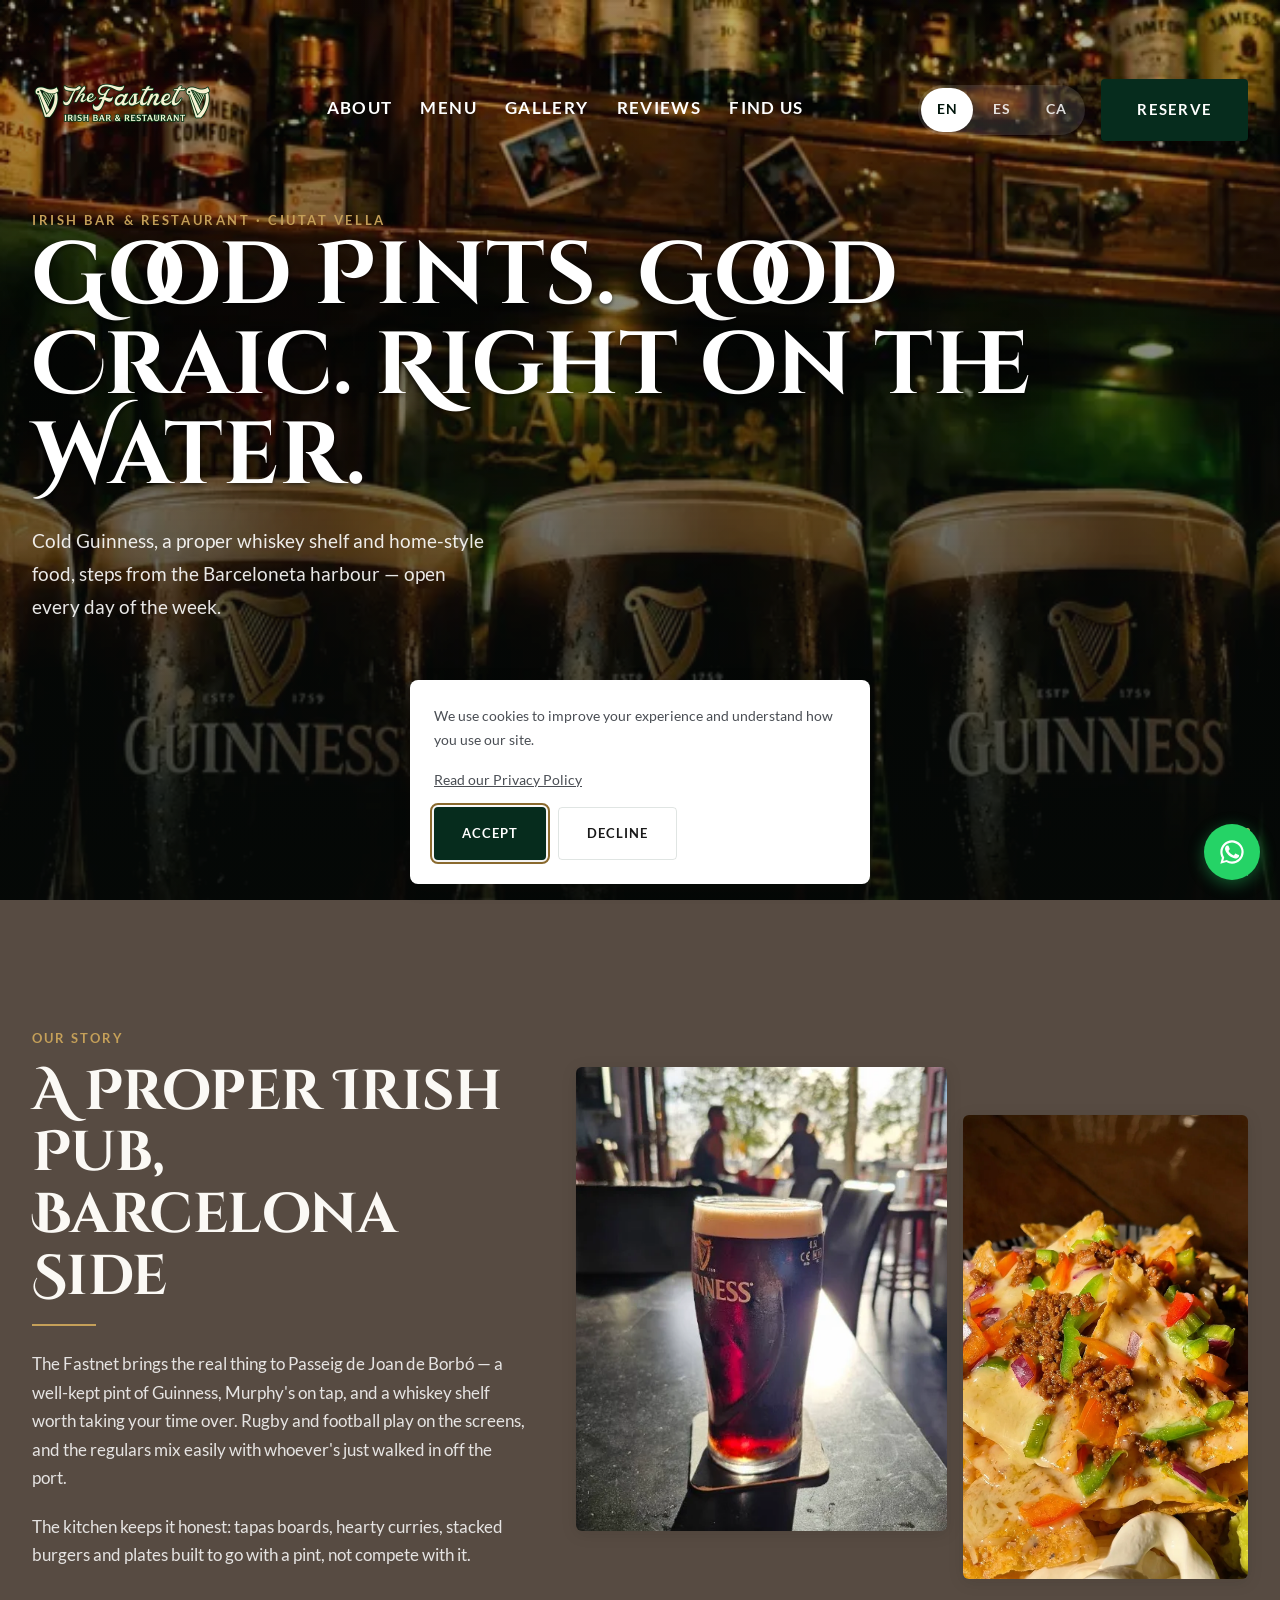
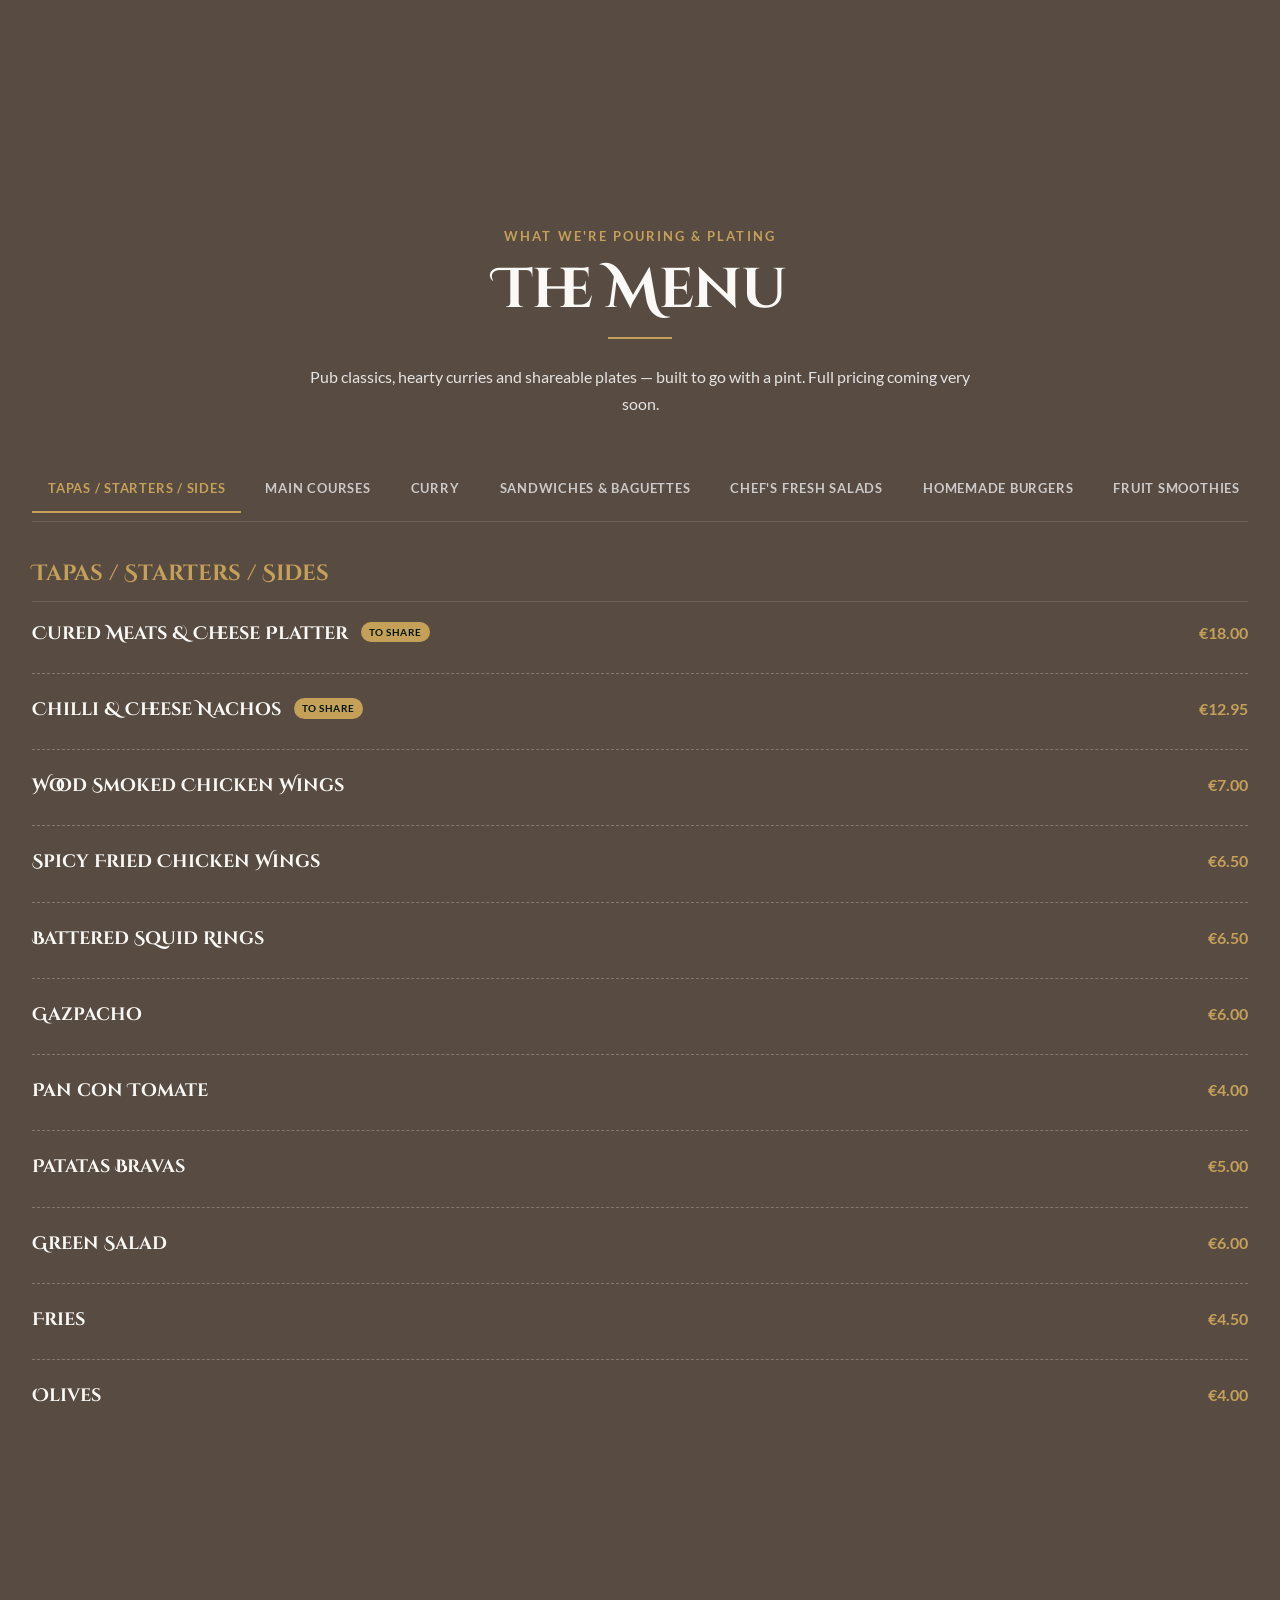
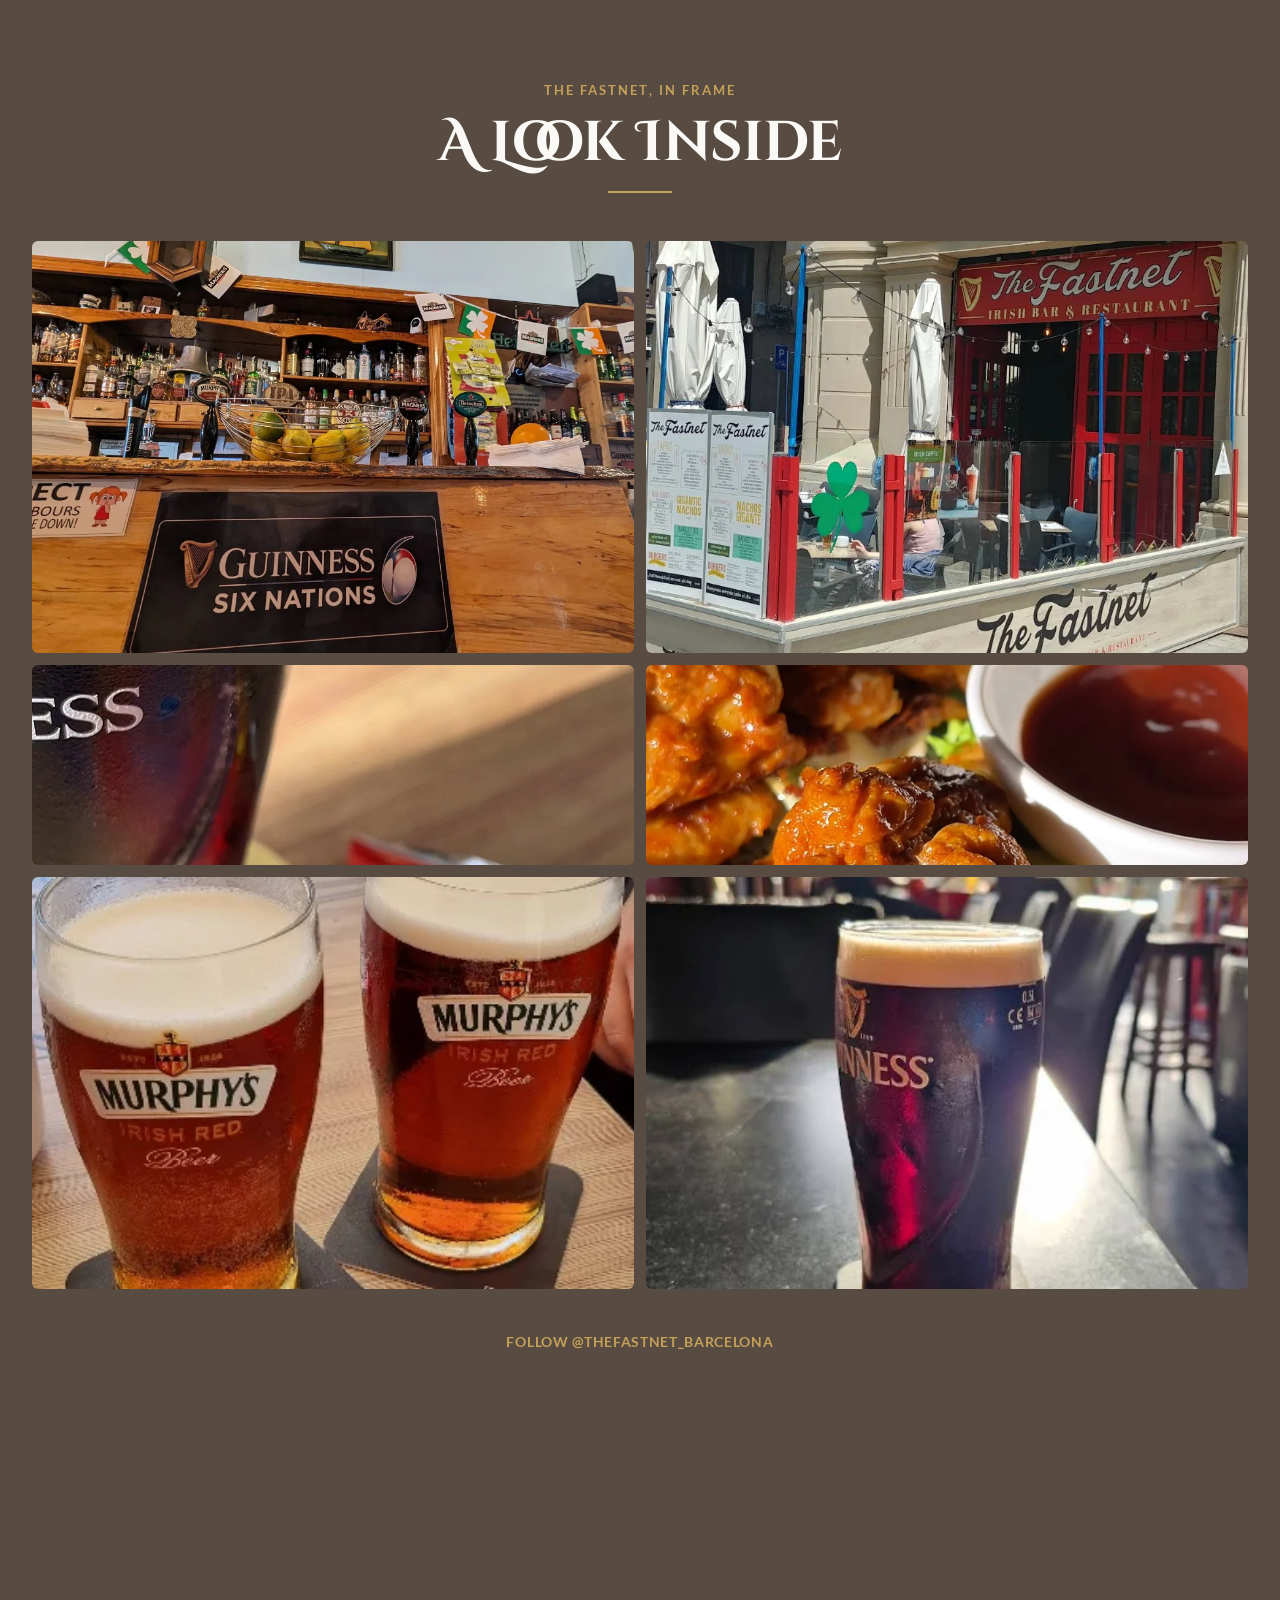
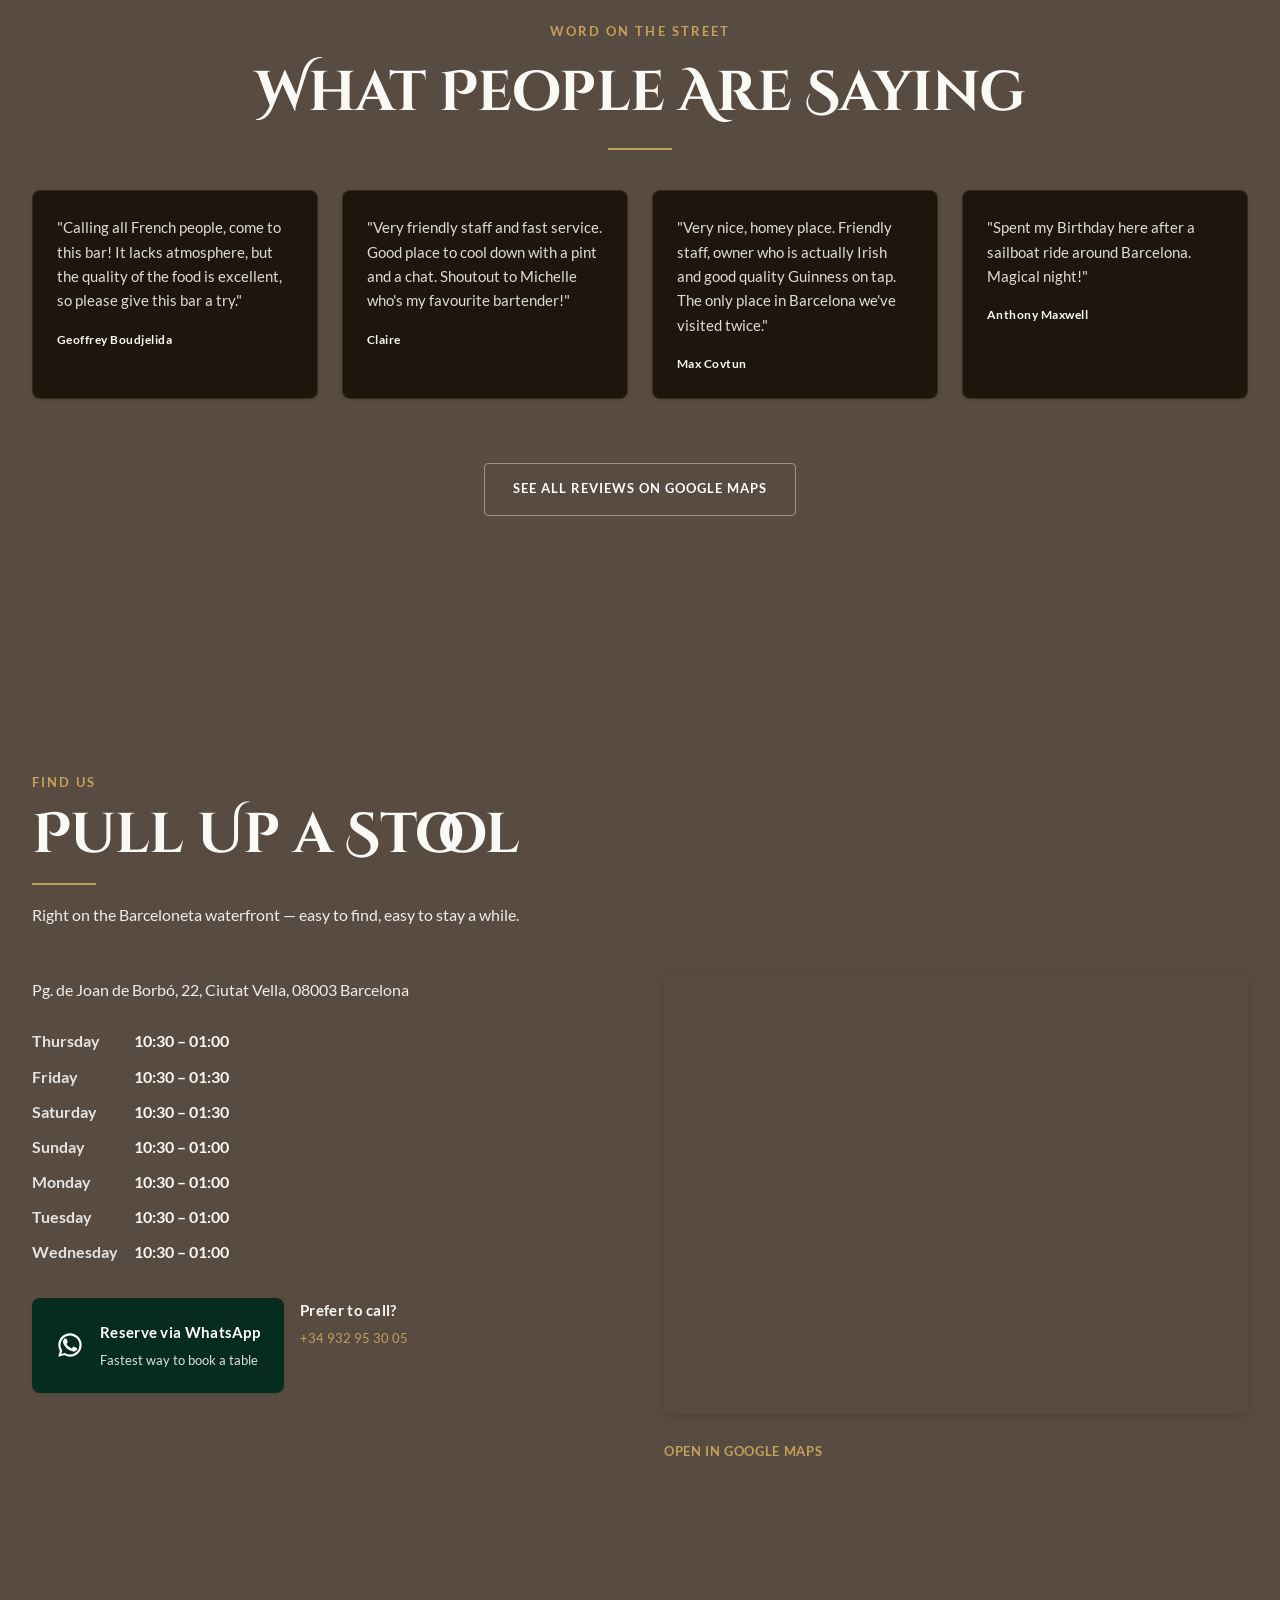
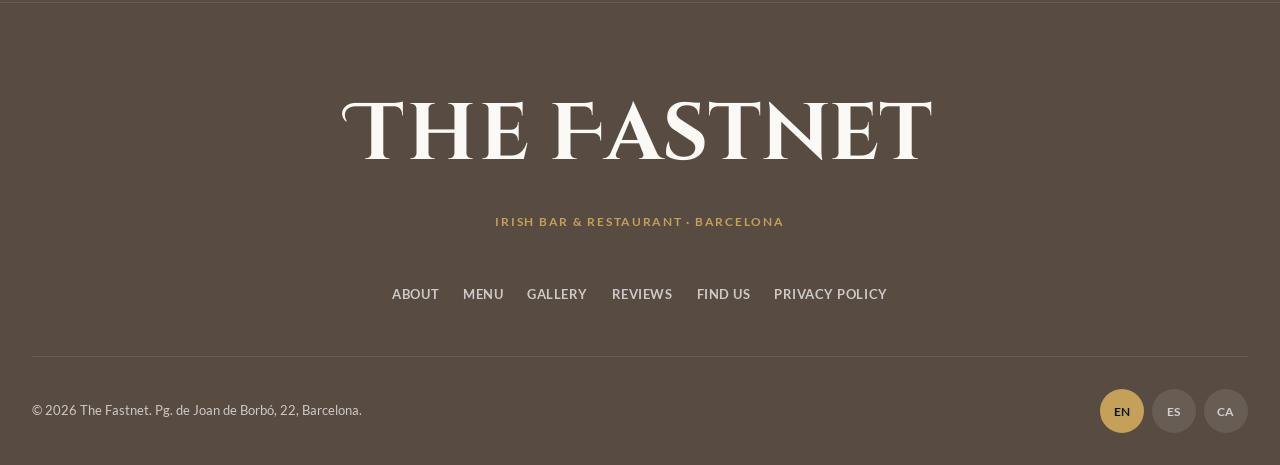
==== commit a81adbce: "fix: enlarge nav logo to 180px, increase nav height to accommodate" ====
--- a/index.html
+++ b/index.html
@@ -34,7 +34,7 @@
       imagesizes="(max-width: 767px) 750px, 1600px"
       type="image/webp" fetchpriority="high">
 
-<link rel="stylesheet" href="css/style.css?v=37">
+<link rel="stylesheet" href="css/style.css?v=38">
 <link rel="stylesheet" href="css/print.css" media="print">
 
 <script type="application/ld+json">
--- a/css/style.css
+++ b/css/style.css
@@ -85,7 +85,7 @@
   /* Layout */
   --container-max: 1280px;
   --container-pad: 1.25rem;
-  --nav-height: 92px;
+  --nav-height: 220px;
 
   /* Motion */
   --ease-out: cubic-bezier(0.16, 1, 0.3, 1);
@@ -345,7 +345,7 @@
   justify-content: space-between;
 }
 .nav__brand { display: flex; align-items: center; gap: var(--sp-2); flex-shrink: 0; }
-.nav__brand img { height: 60px; width: auto; }
+.nav__brand img { height: 180px; width: auto; }
 
 .nav__links {
   display: none;
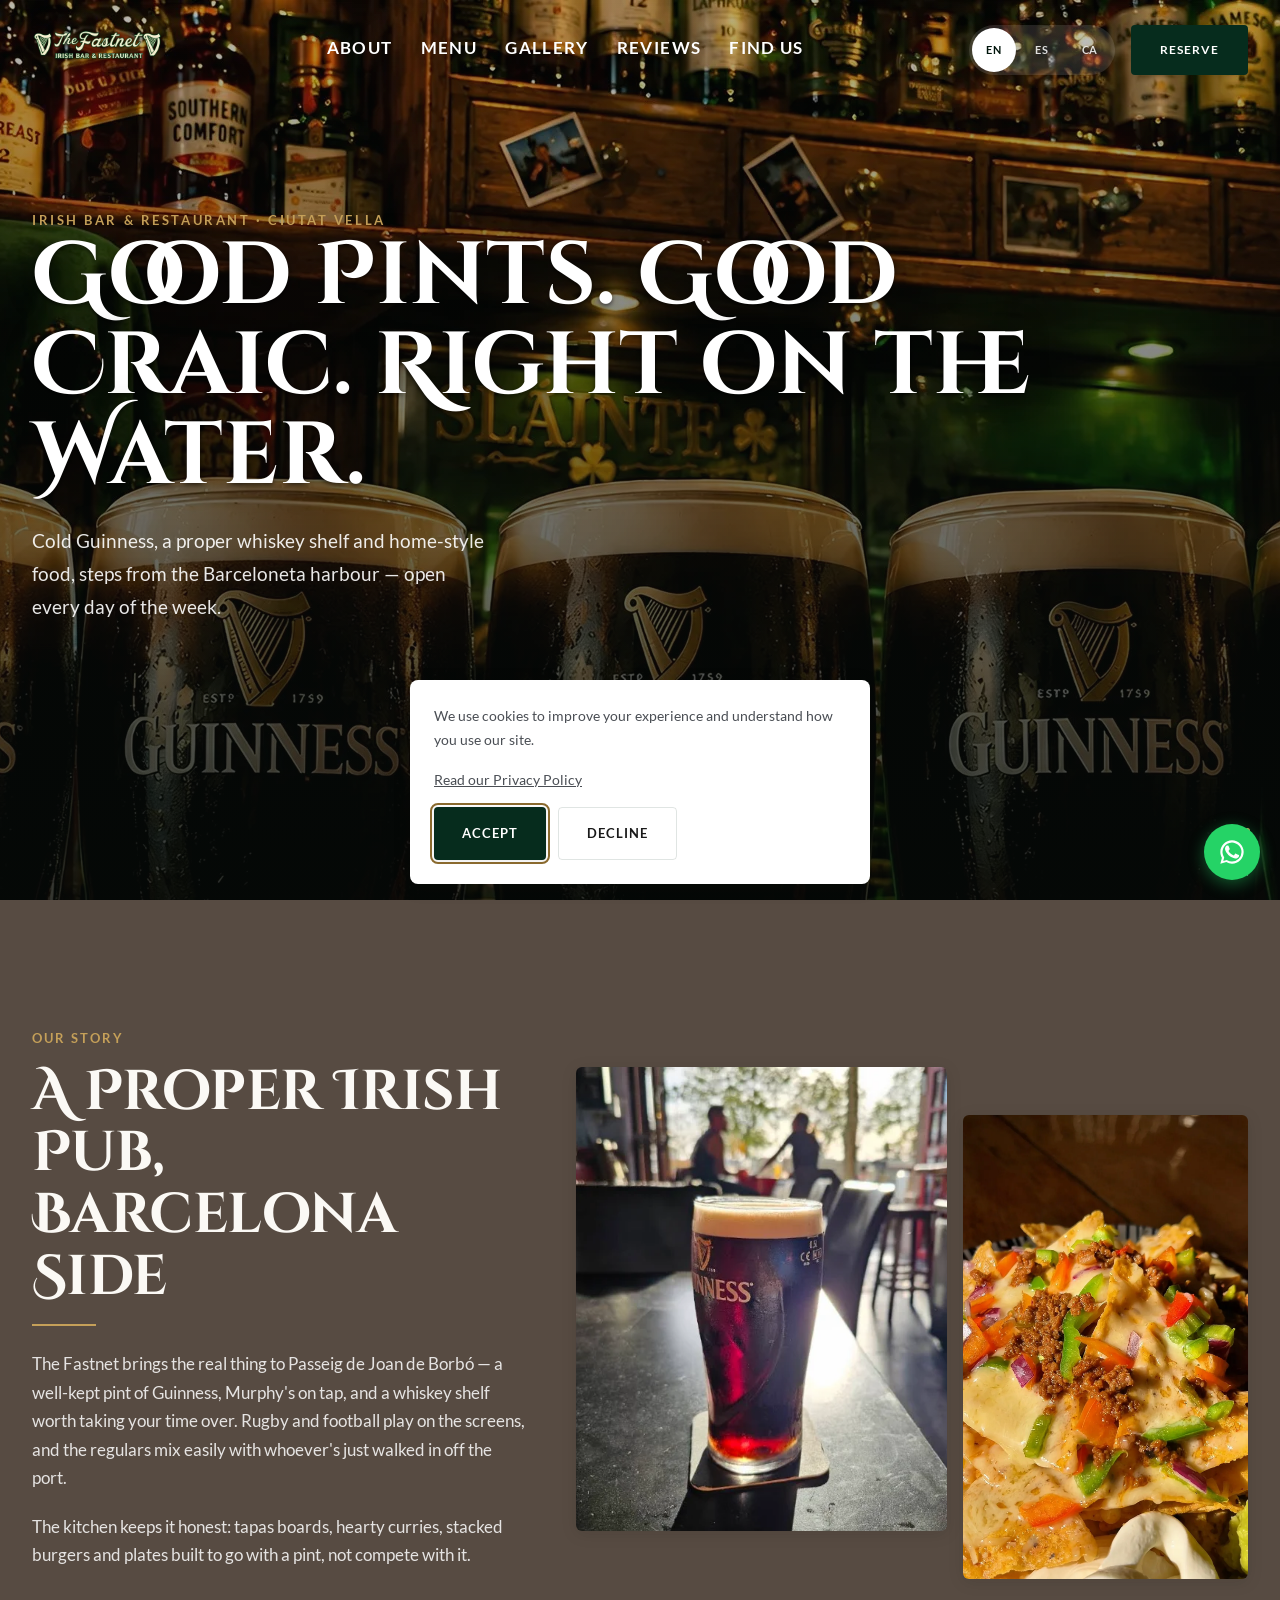
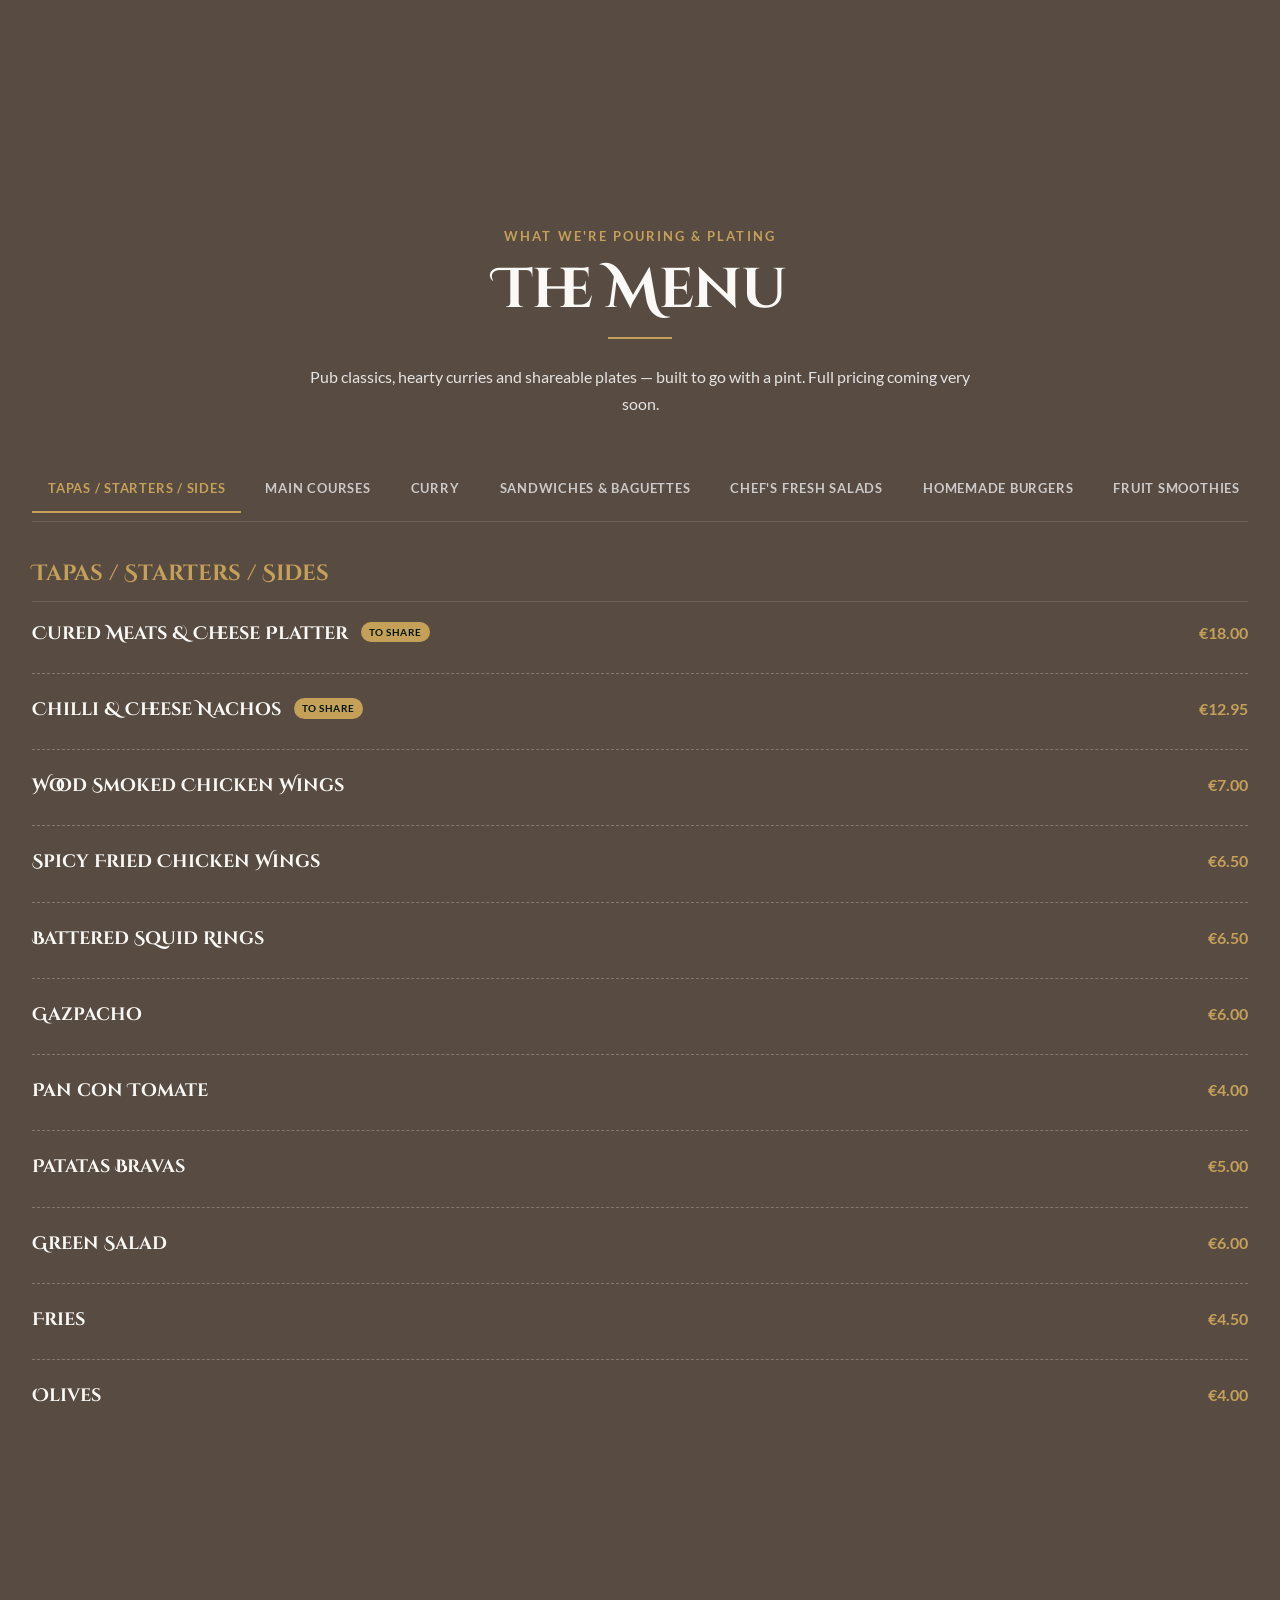
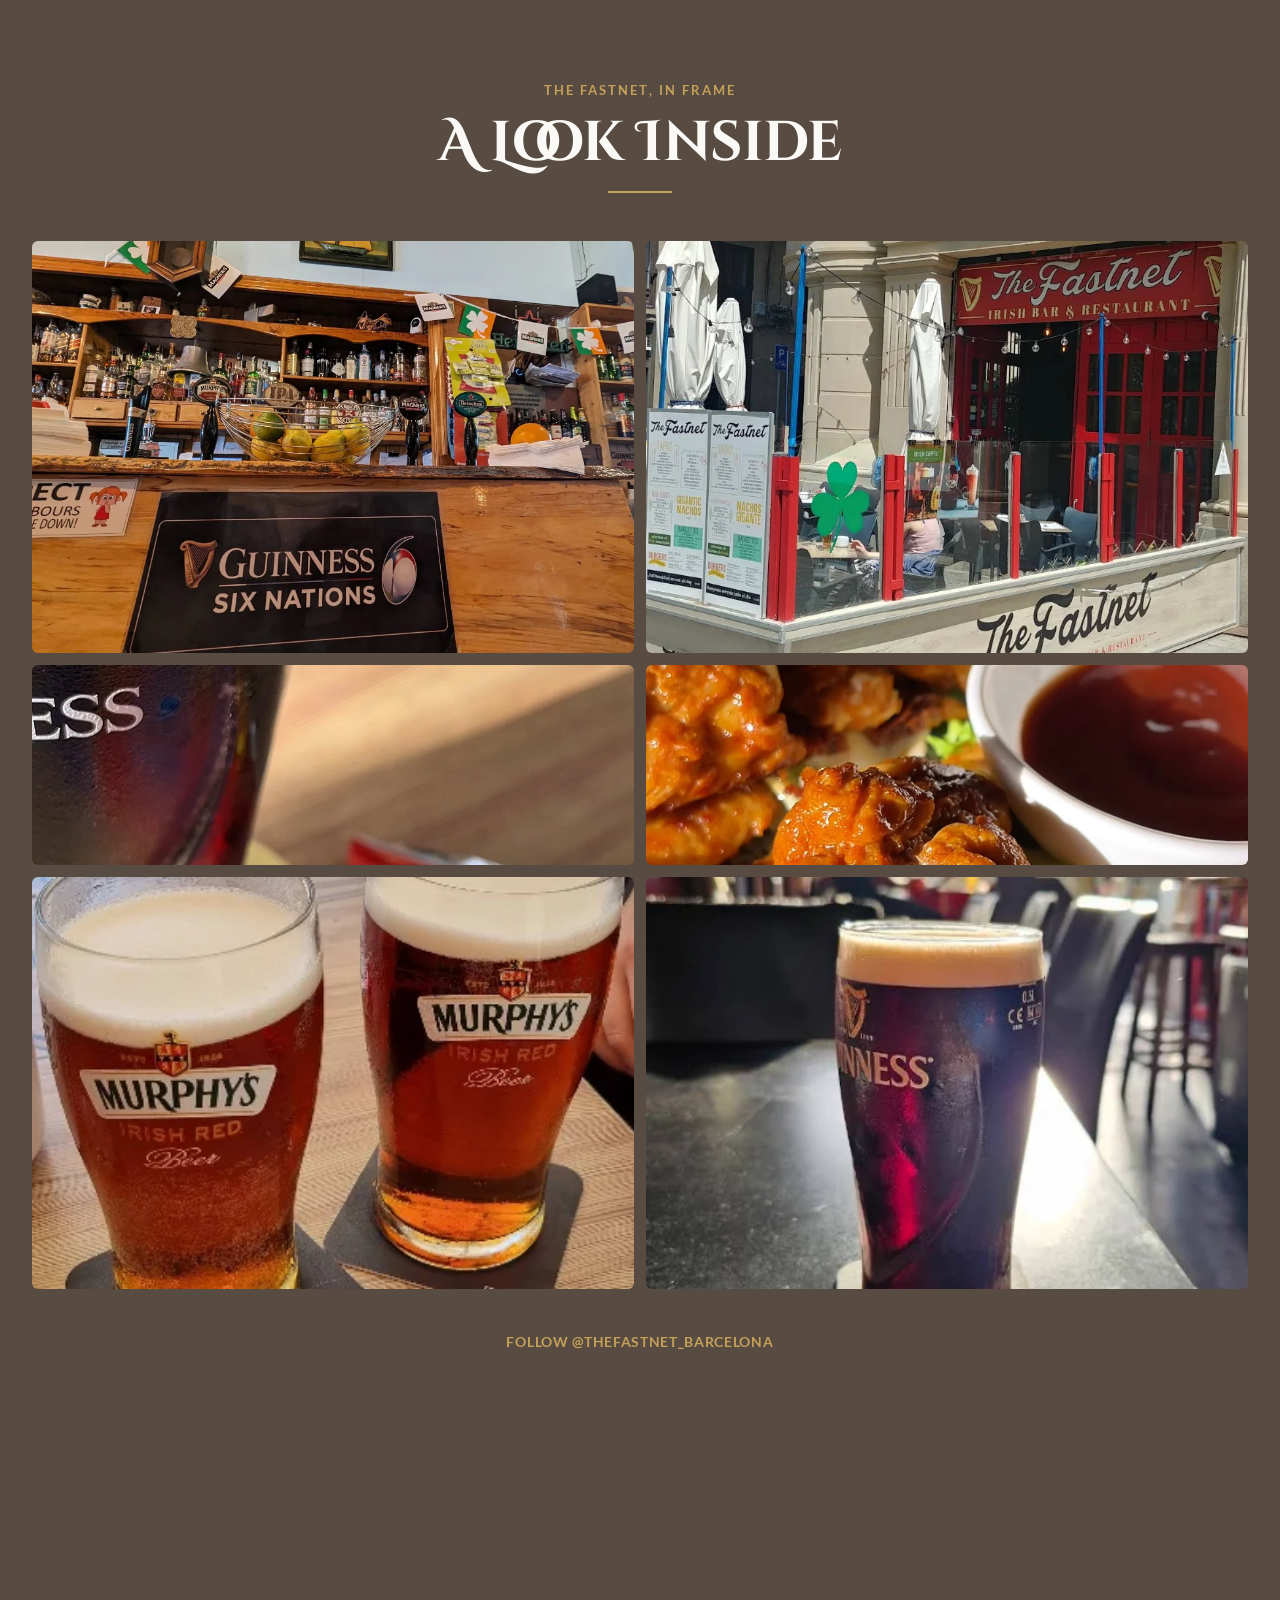
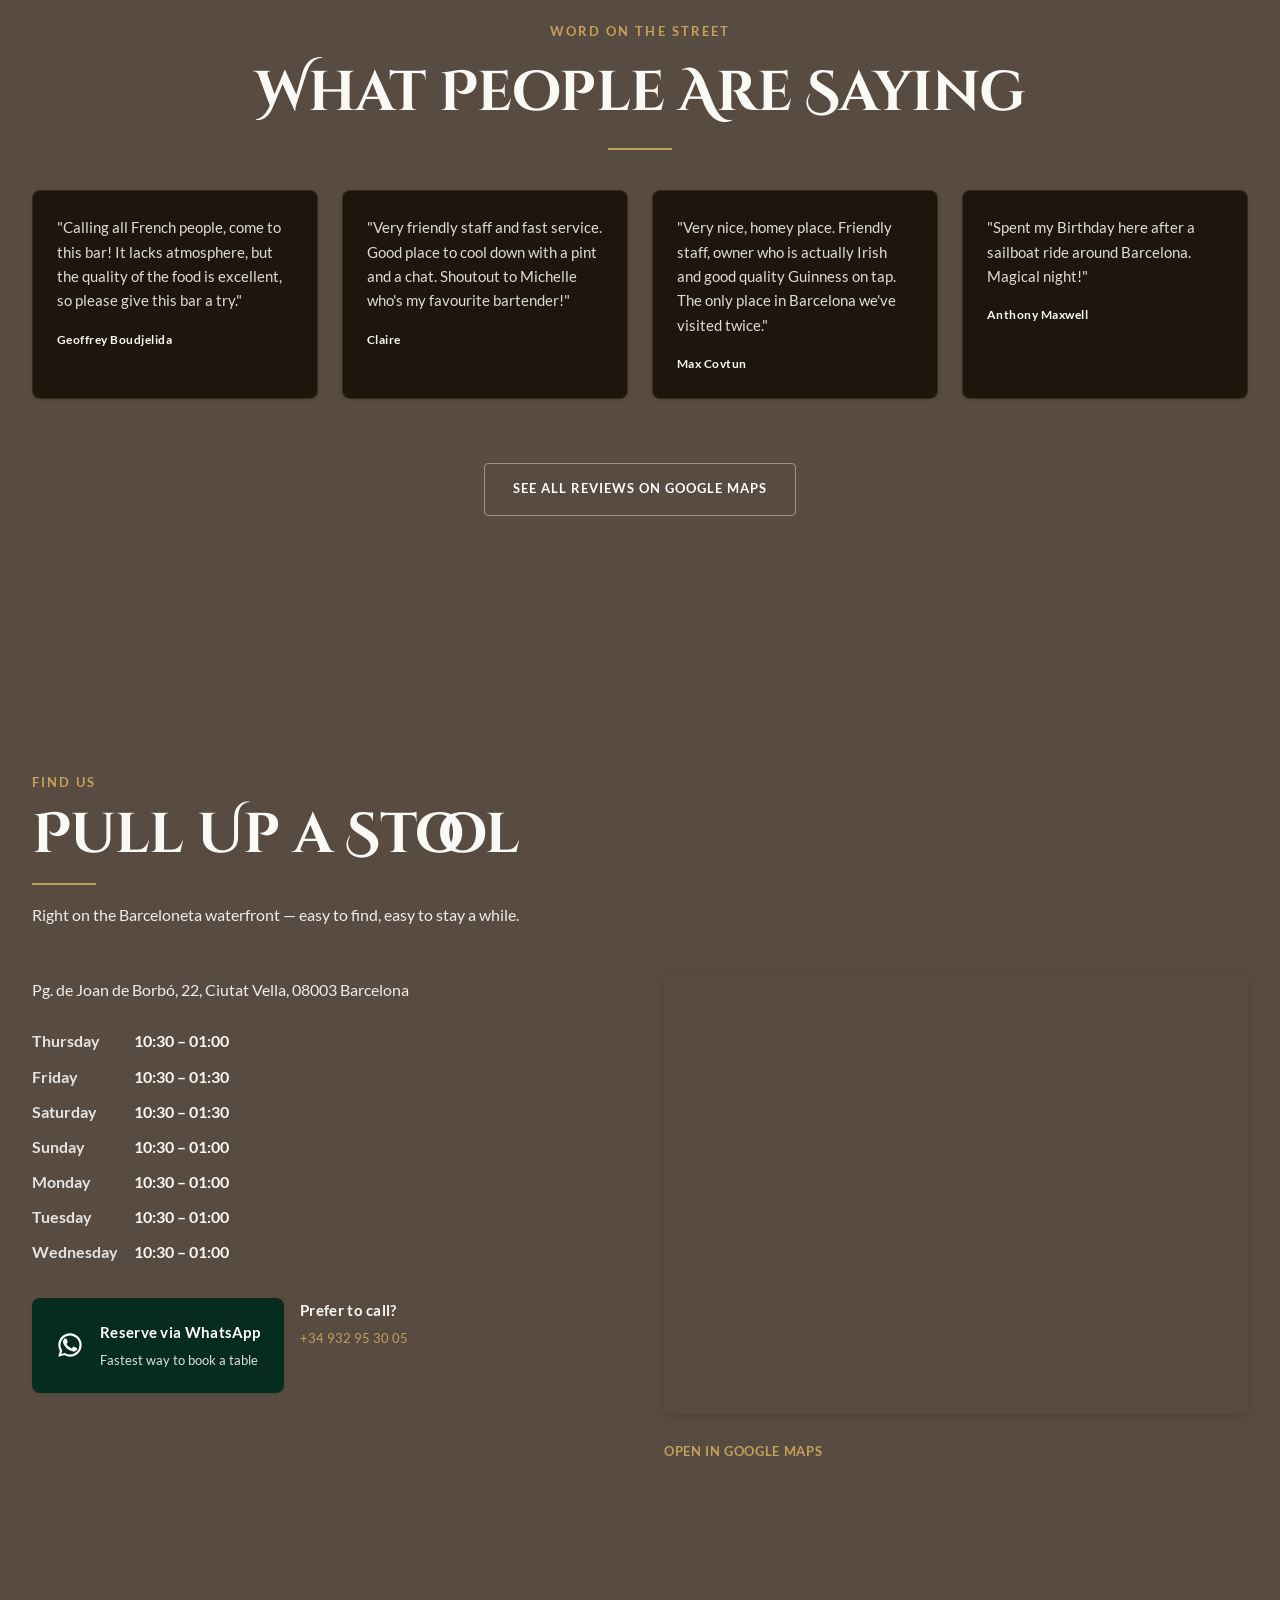
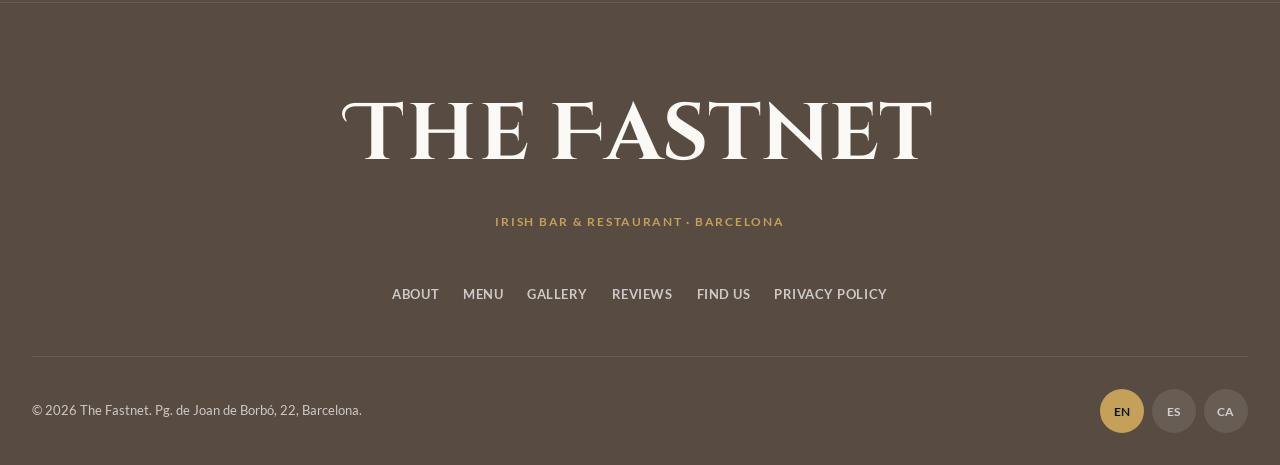
==== commit a628e275: "fix: nav proportions — 100px height, 130px logo, resized language switcher and Reserve button" ====
--- a/index.html
+++ b/index.html
@@ -34,7 +34,7 @@
       imagesizes="(max-width: 767px) 750px, 1600px"
       type="image/webp" fetchpriority="high">
 
-<link rel="stylesheet" href="css/style.css?v=38">
+<link rel="stylesheet" href="css/style.css?v=42">
 <link rel="stylesheet" href="css/print.css" media="print">
 
 <script type="application/ld+json">
--- a/css/style.css
+++ b/css/style.css
@@ -85,7 +85,7 @@
   /* Layout */
   --container-max: 1280px;
   --container-pad: 1.25rem;
-  --nav-height: 220px;
+  --nav-height: 100px;
 
   /* Motion */
   --ease-out: cubic-bezier(0.16, 1, 0.3, 1);
@@ -345,7 +345,7 @@
   justify-content: space-between;
 }
 .nav__brand { display: flex; align-items: center; gap: var(--sp-2); flex-shrink: 0; }
-.nav__brand img { height: 180px; width: auto; }
+.nav__brand img { height: 130px; width: auto; }
 
 .nav__links {
   display: none;
@@ -382,7 +382,7 @@
   padding: 3px;
 }
 #nav .nav__lang { background: var(--white-12); }
-.nav__lang .lang-btn { font-size: 0.85rem; padding: 8px 16px; }
+.nav__lang .lang-btn { font-size: 0.69rem; padding: 6.5px 13px; }
 .lang-btn {
   display: inline-flex;
   align-items: center;
@@ -431,7 +431,7 @@
 }
 .btn--outline:hover { background: var(--forest-08); }
 
-.nav__reserve { display: none; font-size: 0.95rem; padding: 1.1rem 2.25rem; }
+.nav__reserve { display: none; font-size: 0.77rem; padding: 0.89rem 1.83rem; }
 
 .hamburger {
   display: flex;
